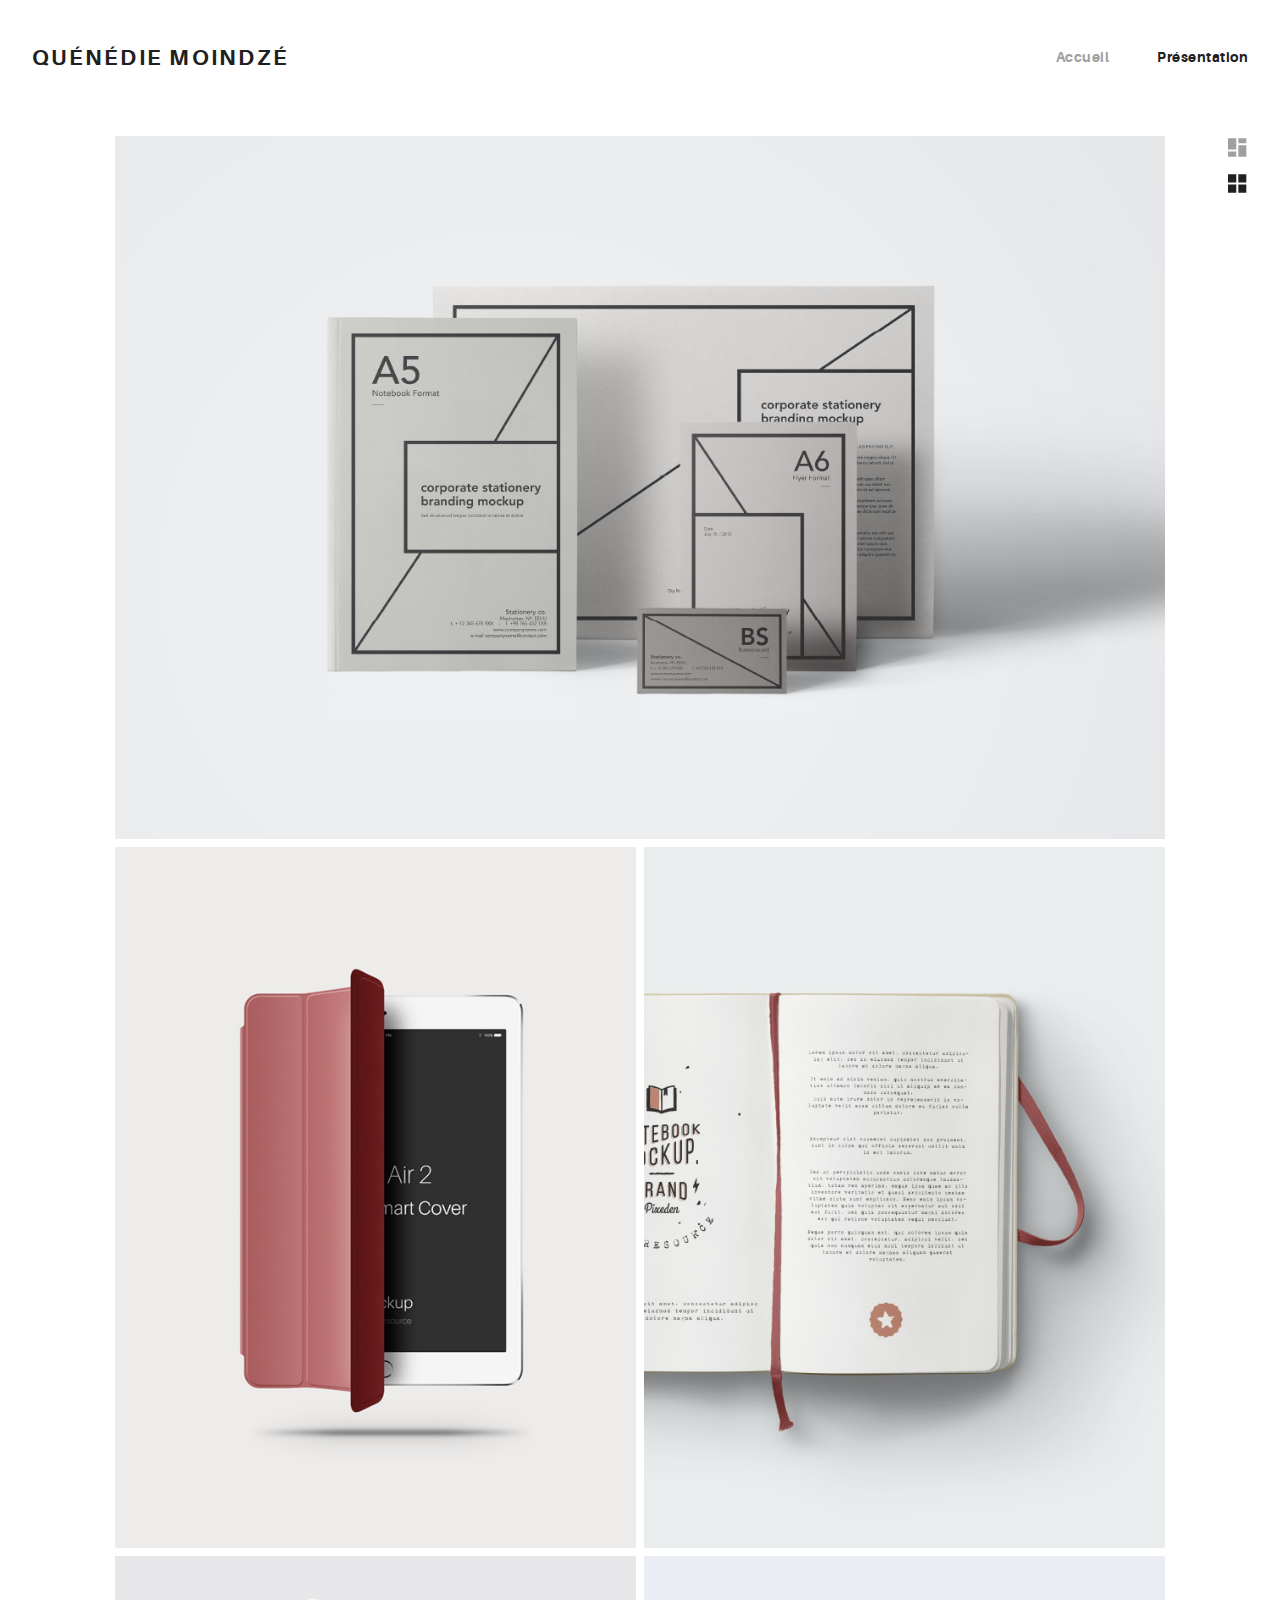
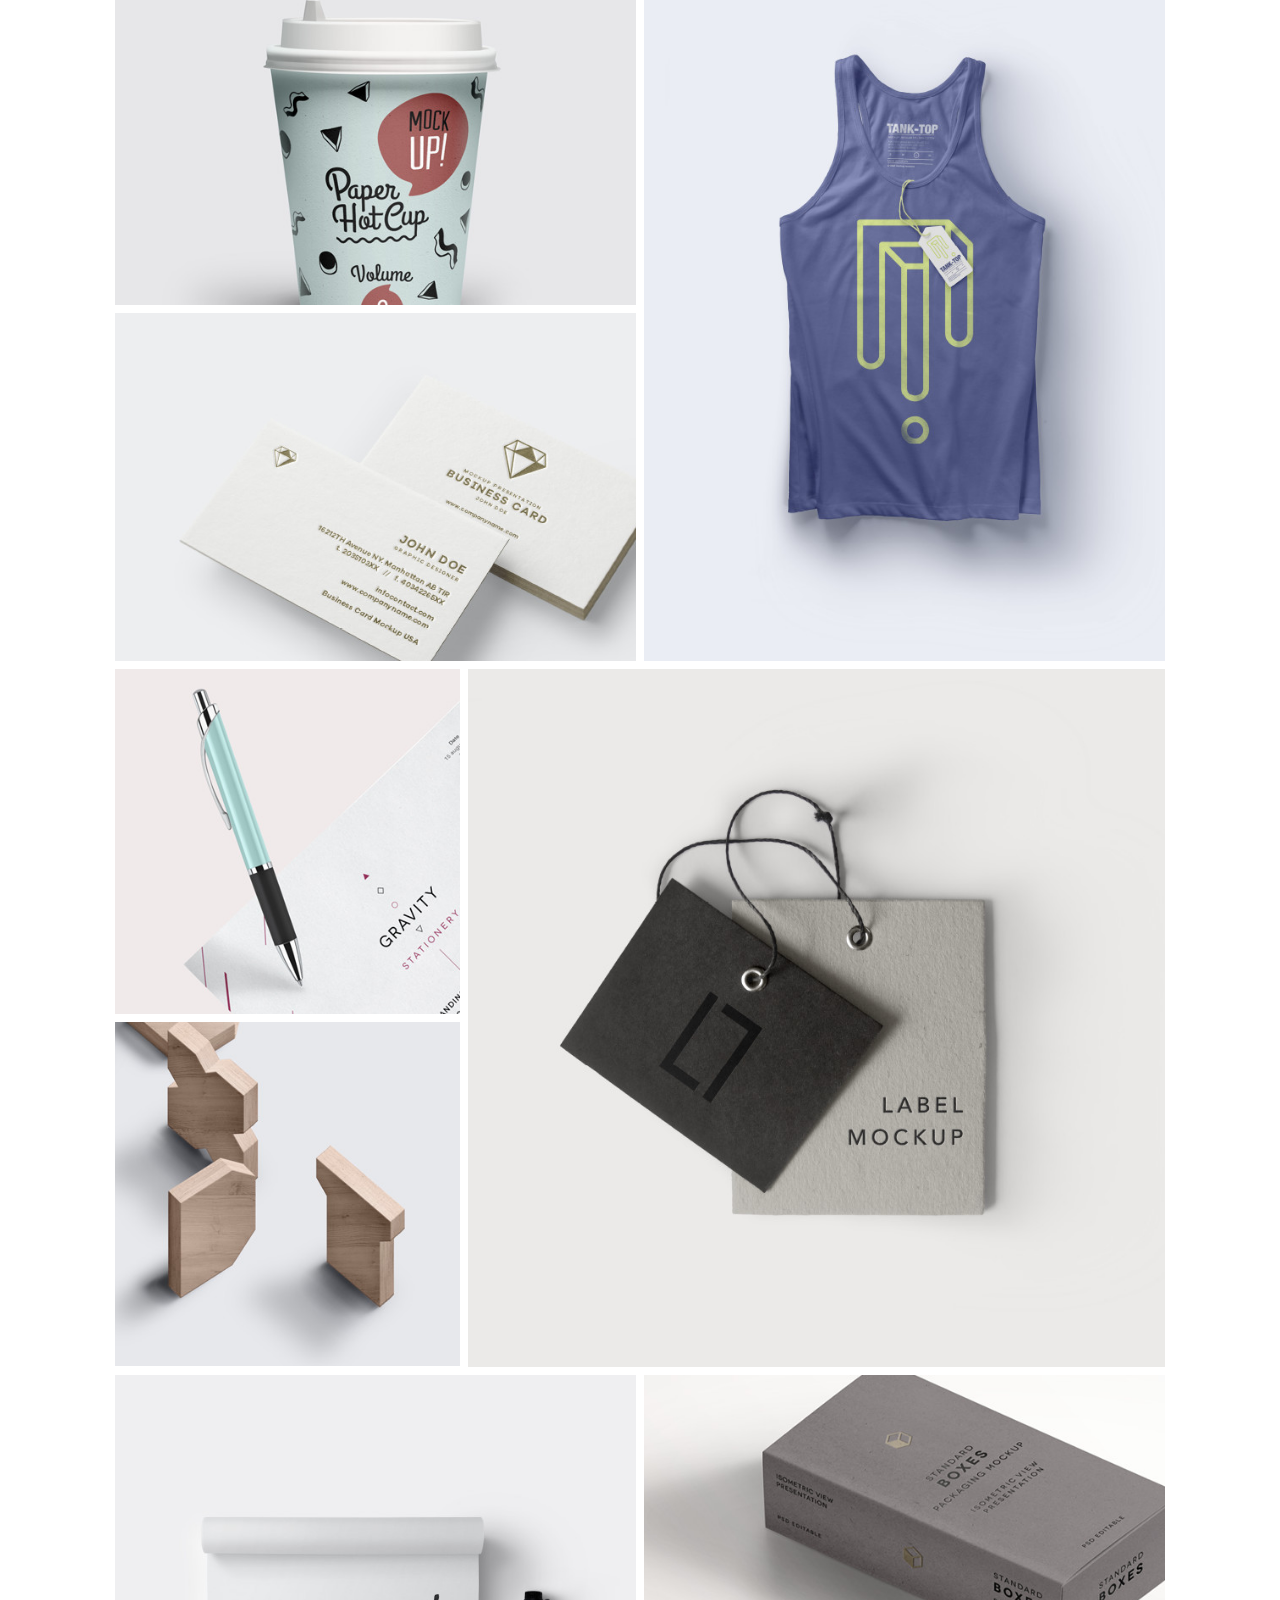
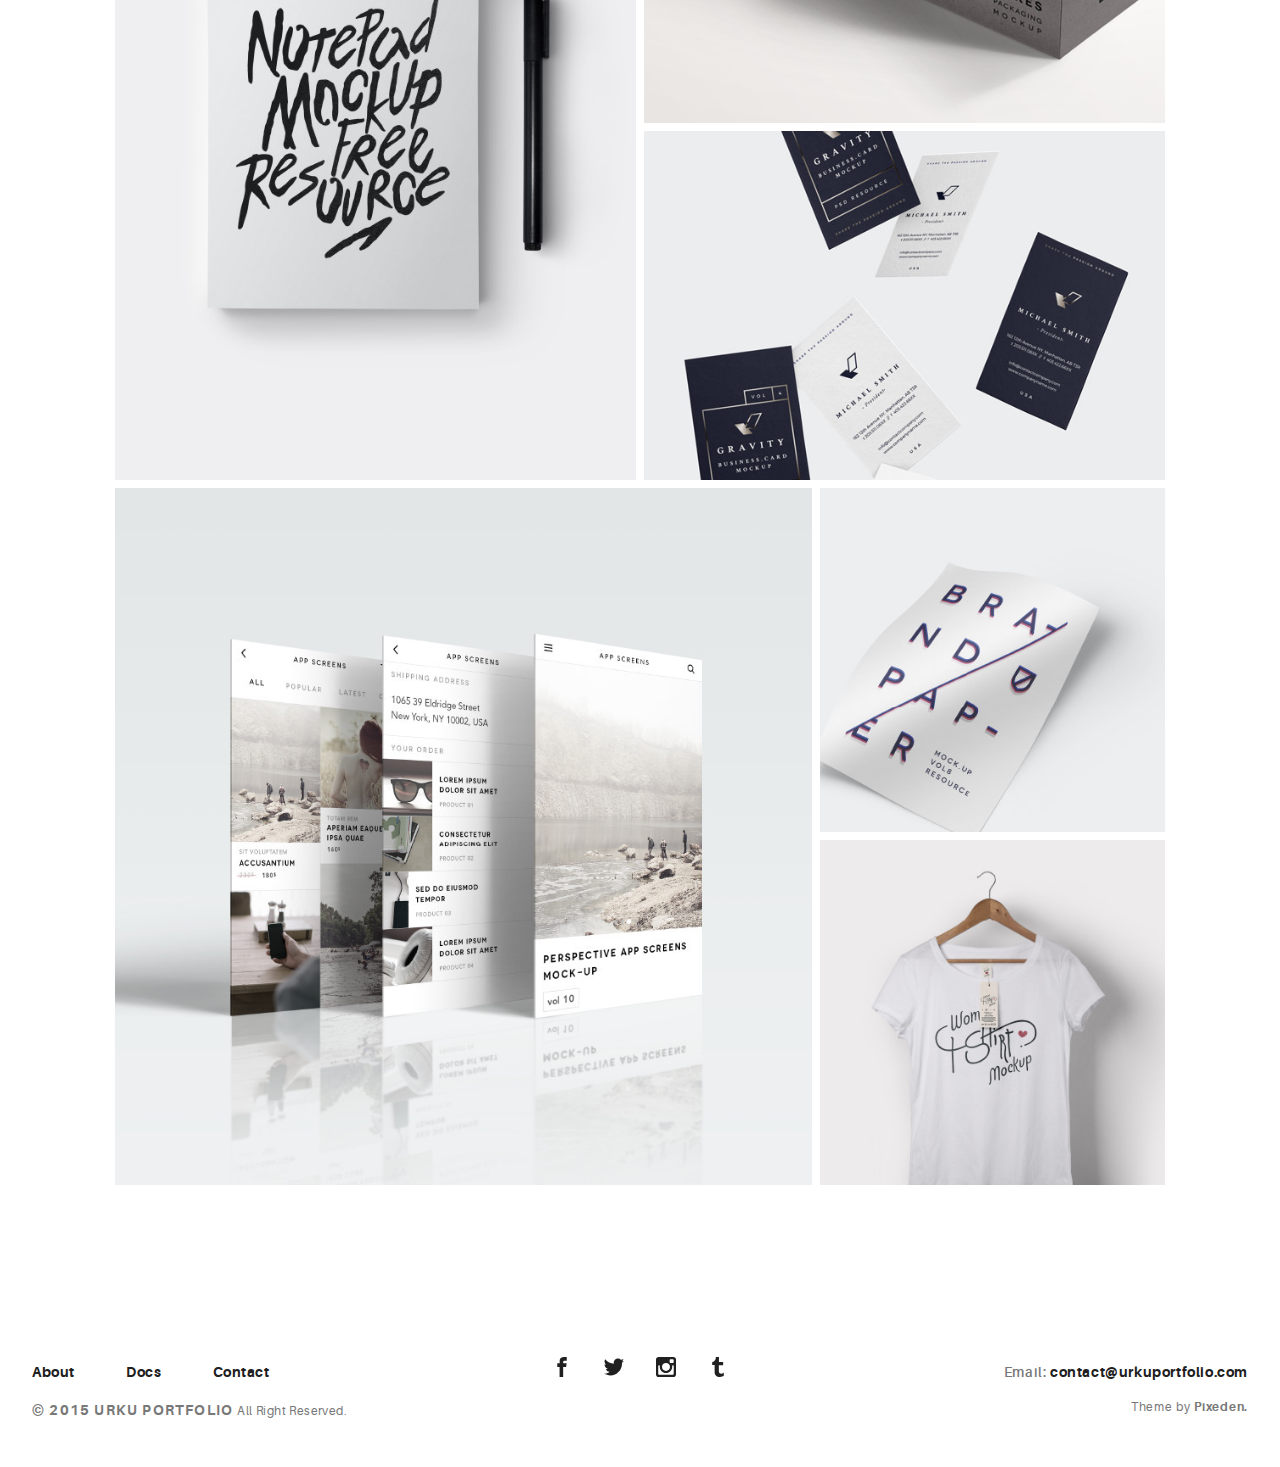
==== index.html @ fa67cfe6 "Installation" ====
<!DOCTYPE html>
<html lang="fr">
  <head>
    <meta name="viewport" content="width=device-width, initial-scale=1.0">
    <meta charset="UTF-8">
    <title>QUénédie Moindzé</title>
    <link rel="icon" type="image/svg+xml" href="assets/img/urku-ico.svg">
    <link rel="stylesheet" href="assets/css/aurora-pack.min.css">
    <link rel="stylesheet" href="assets/css/aurora-theme-base.min.css">
    <link rel="stylesheet" href="assets/css/urku.css">
  </head>
  <body class="top-fixed">
    <header class="ae-container-fluid ae-container-fluid--full rk-header ">
      <input type="checkbox" id="mobile-menu" class="rk-mobile-menu">
      <label for="mobile-menu">
        <svg>
          <use xlink:href="assets/img/symbols.svg#bar"></use>
        </svg>
        <svg>
          <use xlink:href="assets/img/symbols.svg#bar"></use>
        </svg>
        <svg>
          <use xlink:href="assets/img/symbols.svg#bar"></use>
        </svg>
      </label>
      <div class="ae-container-fluid rk-topbar">
        <h1 class="rk-logo"><a href="index.html">Quénédie Moindzé</a></h1>
        <nav class="rk-navigation">
          <ul class="rk-menu">
            <li class="active rk-menu__item"><a href="index.html" class="rk-menu__link">Accueil</a>
            </li>
            <li class="rk-menu__item"><a href="contact.html" class="rk-menu__link">Présentation</a>
            </li>
          </ul>
        </nav>
      </div>
    </header>
    <section class="ae-container-fluid rk-main">
      <input type="radio" name="layout-ctrl" checked id="layout-base" class="layout-ctrl-input">
      <div class="ae-container-fluid rk-layout-ctrl-cont">
        <label for="layout-base" class="rk-layout-ctrl">
          <svg>
            <use xlink:href="assets/img/symbols.svg#icon-view-default"></use>
          </svg>
        </label>
      </div>
      <input type="radio" name="layout-ctrl" id="layout-grid" class="layout-ctrl-input">
      <div class="ae-container-fluid rk-layout-ctrl-cont">
        <label for="layout-grid" class="rk-layout-ctrl">
          <svg>
            <use xlink:href="assets/img/symbols.svg#icon-view-alt"></use>
          </svg>
        </label>
      </div>
      <div class="rk-layout-ctrl-mobile">
        <svg viewBox="0 0 9 9" class="layout-mob-1">
          <rect width="100%" height="100%" fill="currentColor"></rect>
        </svg>
        <svg viewBox="0 0 9 9" class="layout-mob-2">
          <rect width="100%" height="100%" fill="currentColor"></rect>
        </svg>
        <svg viewBox="0 0 9 9" class="layout-mob-3">
          <rect width="100%" height="100%" fill="currentColor"></rect>
        </svg>
        <svg viewBox="0 0 9 9" class="layout-mob-4">
          <rect width="100%" height="100%" fill="currentColor"></rect>
        </svg>
      </div>
      <section class="ae-container-fluid ae-container-fluid--inner loading rk-portfolio ">
        <div class="rk-portfolio__items"><a href="portfolio-item.html" class="rk-item rk-item--flex item-1 rk-size-12 rk-tosize-6 rk-landscape ">
            <div class="item-meta">
              <h2>Essential Stationery</h2>
              <p>Branding</p>
            </div></a><a href="portfolio-item.html" class="rk-item rk-item--flex item-2 rk-size-6  rk-portrait ">
            <div class="item-meta">
              <h2>Pickled Tousled</h2>
              <p>Art Direction</p>
            </div></a><a href="portfolio-item.html" class="rk-item rk-item--flex item-3 rk-size-6 rk-tosize-4 rk-portrait rk-tosquare">
            <div class="item-meta">
              <h2>Waistcoat vegan</h2>
              <p>Graphic Design</p>
            </div></a>
          <div class="rk-items-cont rk-size-6 rk-tosize-8"><a href="portfolio-item.html" class="rk-item rk-item--flex item-4 rk-size-12 rk-tosize-6 rk-landscape ">
              <div class="item-meta">
                <h2>Tumblr hammock</h2>
                <p>Packaging</p>
              </div></a><a href="portfolio-item.html" class="rk-item rk-item--flex item-5 rk-size-12 rk-tosize-6 rk-landscape ">
              <div class="item-meta">
                <h2>Biodiesel etsy</h2>
                <p>Branding</p>
              </div></a>
          </div><a href="portfolio-item.html" class="rk-item rk-item--flex item-6 rk-size-6 rk-tosize-4 rk-portrait rk-tosquare">
            <div class="item-meta">
              <h2>Gentrify artisan</h2>
              <p>Graphic Design</p>
            </div></a>
          <div class="rk-items-cont rk-size-4 rk-tosize-8"><a href="portfolio-item.html" class="rk-item rk-item--flex item-7 rk-size-12 rk-tosize-6 rk-square ">
              <div class="item-meta">
                <h2>Plaid austin</h2>
                <p>Graphic Design</p>
              </div></a><a href="portfolio-item.html" class="rk-item rk-item--flex item-8 rk-size-12 rk-tosize-6 rk-square ">
              <div class="item-meta">
                <h2>Trust fund</h2>
                <p>Packaging</p>
              </div></a>
          </div><a href="portfolio-item.html" class="rk-item rk-item--flex item-9 rk-size-8 rk-tosize-3 rk-square ">
            <div class="item-meta">
              <h2>Gentrify pork</h2>
              <p>Branding</p>
            </div></a><a href="portfolio-item.html" class="rk-item rk-item--flex item-10 rk-size-6 rk-tosize-3 rk-portrait rk-tosquare">
            <div class="item-meta  rk-tosmallfont">
              <h2>Waistcoat ugh</h2>
              <p>UI/UX</p>
            </div></a>
          <div class="rk-items-cont rk-size-6 rk-tosize-6"><a href="portfolio-item.html" class="rk-item rk-item--flex item-11 rk-size-12 rk-tosize-6 rk-landscape rk-tosquare">
              <div class="item-meta">
                <h2>Deep v kogi</h2>
                <p>Graphic Design</p>
              </div></a><a href="portfolio-item.html" class="rk-item rk-item--flex item-12 rk-size-12 rk-tosize-6 rk-landscape rk-tosquare">
              <div class="item-meta">
                <h2>Venmo trust</h2>
                <p>Packaging</p>
              </div></a>
          </div><a href="portfolio-item.html" class="rk-item rk-item--flex item-13 rk-size-8 rk-tosize-3 rk-square ">
            <div class="item-meta">
              <h2>Venmo trust</h2>
              <p>Ui/UX</p>
            </div></a>
          <div class="rk-items-cont rk-size-4 rk-tosize-6"><a href="portfolio-item.html" class="rk-item rk-item--flex item-14 rk-size-12 rk-tosize-6 rk-square ">
              <div class="item-meta">
                <h2>Gentrify semiotic</h2>
                <p>Art Direction</p>
              </div></a><a href="portfolio-item.html" class="rk-item rk-item--flex item-15 rk-size-12 rk-tosize-6 rk-square ">
              <div class="item-meta">
                <h2>Migas artisan</h2>
                <p>Photography</p>
              </div></a>
          </div>
        </div>
      </section>
    </section>
    <footer class="ae-container-fluid rk-footer ">
      <div class="ae-grid ae-grid--collapse">
        <div class="ae-grid__item item-lg-4 au-xs-ta-center au-lg-ta-left">
          <ul class="rk-menu rk-footer-menu">
            <li class="rk-menu__item"><a href="about.html" class="rk-menu__link">About</a>
            </li>
            <li class="rk-menu__item"><a href="documentation.html" class="rk-menu__link">Docs</a>
            </li>
            <li class="rk-menu__item"><a href="contact.html" class="rk-menu__link">Contact</a>
            </li>
          </ul>
          <p class="rk-footer__text rk-footer__copy "> <span class="ae-u-bold">© </span><span class="ae-u-bolder">2015 URKU PORTFOLIO </span>All Right Reserved.</p>
        </div>
        <div class="ae-grid__item item-lg-4 au-xs-ta-center"><a href="#0" class="rk-social-btn ">
            <svg>
              <use xlink:href="assets/img/symbols.svg#icon-facebook"></use>
            </svg></a><a href="#0" class="rk-social-btn ">
            <svg>
              <use xlink:href="assets/img/symbols.svg#icon-twitter"></use>
            </svg></a><a href="#0" class="rk-social-btn ">
            <svg>
              <use xlink:href="assets/img/symbols.svg#icon-pinterest"></use>
            </svg></a><a href="#0" class="rk-social-btn ">
            <svg>
              <use xlink:href="assets/img/symbols.svg#icon-tumblr"></use>
            </svg></a></div>
        <div class="ae-grid__item item-lg-4 au-xs-ta-center au-lg-ta-right">
          <p class="rk-footer__text rk-footer__contact "> <span class="ae-u-bold">Email: </span><span class="ae-u-bolder"> <a href="#0" class="rk-dark-color ">contact@urkuportfolio.com </a></span></p>
          <p class="rk-footer__text rk-footer__by">Theme by <a href="http://pixeden.com" class="ae-u-bolder">Pixeden.</a></p>
        </div>
      </div>
    </footer>
    <script src="assets/js/svg4everybody.min.js"></script>
    <script>svg4everybody();</script>
  </body>
</html>
---- assets/css/aurora-pack.min.css ----
.ae-container,.ae-container-fluid{margin-right:auto;margin-left:auto}hr,img{border:0}dfn,q,tfoot td{font-style:italic}pre,textarea{overflow:auto}td,textarea{vertical-align:top}.ae-container-fluid:after,.ae-container:after,.au-clearfix:after{clear:both}.au-xs-ta-left,caption,th{text-align:left}.ae-container-fluid:after,.ae-container-fluid:before,.ae-container:after,.ae-container:before{content:" ";display:table}html{box-sizing:border-box}*,:after,:before{box-sizing:inherit}.ae-container{padding-left:.25rem;padding-right:.25rem}@media (min-width:40em){.ae-container{max-width:40rem}}@media (min-width:52em){.ae-container{max-width:48.75rem}}@media (min-width:64em){.ae-container{max-width:62rem}}@media (min-width:75em){.ae-container{max-width:72.25rem}}@media (min-width:40em){.ae-container-fluid{max-width:88.88889em;width:95vw}.ae-container-fluid--inner{max-width:68.88889em;width:82vw}}.ae-container-fluid--full{max-width:100%;padding-left:0;padding-right:0;width:100%}@media (max-width:63.99em){.ae-container-fluid{padding-left:.25rem;padding-right:.25rem}}.ae-grid{display:-webkit-box;display:-webkit-flex;display:-ms-flexbox;display:flex;-webkit-flex-wrap:wrap;-ms-flex-wrap:wrap;flex-wrap:wrap;margin-left:-.25rem;margin-right:-.25rem}.ae-grid--alt{display:-webkit-box;display:-webkit-flex;display:-ms-flexbox;display:flex;-webkit-flex-wrap:wrap;-ms-flex-wrap:wrap;flex-wrap:wrap;margin-left:-.63832%;margin-right:-.63832%}@media (min-width:40em){.ae-grid--alt1{display:-webkit-box;display:-webkit-flex;display:-ms-flexbox;display:flex;-webkit-flex-wrap:wrap;-ms-flex-wrap:wrap;flex-wrap:wrap;margin-left:-7.65989%;margin-right:-7.65989%}.ae-grid--alt2,.ae-grid--alt3{display:-webkit-box;display:-webkit-flex;display:-ms-flexbox;-webkit-flex-wrap:wrap}.ae-grid--alt2{display:flex;-ms-flex-wrap:wrap;flex-wrap:wrap;margin-left:-3.82995%;margin-right:-3.82995%}.ae-grid--alt3{display:flex;-ms-flex-wrap:wrap;flex-wrap:wrap;margin-left:-2.5533%;margin-right:-2.5533%}.ae-grid--alt4,.ae-grid--alt5{display:-webkit-box;display:-webkit-flex;display:-ms-flexbox;-webkit-flex-wrap:wrap}.ae-grid--alt4{display:flex;-ms-flex-wrap:wrap;flex-wrap:wrap;margin-left:-1.91497%;margin-right:-1.91497%}.ae-grid--alt5{display:flex;-ms-flex-wrap:wrap;flex-wrap:wrap;margin-left:-1.53198%;margin-right:-1.53198%}.ae-grid--alt6,.ae-grid--alt7{display:-webkit-box;display:-webkit-flex;display:-ms-flexbox;-webkit-flex-wrap:wrap}.ae-grid--alt6{display:flex;-ms-flex-wrap:wrap;flex-wrap:wrap;margin-left:-1.27665%;margin-right:-1.27665%}.ae-grid--alt7{display:flex;-ms-flex-wrap:wrap;flex-wrap:wrap;margin-left:-1.09427%;margin-right:-1.09427%}.ae-grid--alt8,.ae-grid--alt9{display:-webkit-box;display:-webkit-flex;display:-ms-flexbox;-webkit-flex-wrap:wrap}.ae-grid--alt8{display:flex;-ms-flex-wrap:wrap;flex-wrap:wrap;margin-left:-.95749%;margin-right:-.95749%}.ae-grid--alt9{display:flex;-ms-flex-wrap:wrap;flex-wrap:wrap;margin-left:-.8511%;margin-right:-.8511%}.ae-grid--alt10{display:-webkit-box;display:-webkit-flex;display:-ms-flexbox;display:flex;-webkit-flex-wrap:wrap;-ms-flex-wrap:wrap;flex-wrap:wrap;margin-left:-.76599%;margin-right:-.76599%}}.ae-grid__item--alt{-webkit-box-flex:0;-webkit-flex:0 0 100%;-ms-flex:0 0 100%;flex:0 0 100%;min-height:1px;padding-left:.63832%;padding-right:.63832%;position:relative}@media (min-width:40em){.ae-grid__item--alt1{-webkit-box-flex:0;-webkit-flex:0 0 100%;-ms-flex:0 0 100%;flex:0 0 100%;min-height:1px;padding-left:7.65989%;padding-right:7.65989%;position:relative}.ae-grid__item--alt2{-webkit-box-flex:0;-webkit-flex:0 0 100%;-ms-flex:0 0 100%;flex:0 0 100%;min-height:1px;padding-left:3.82995%;padding-right:3.82995%;position:relative}.ae-grid__item--alt3{-webkit-box-flex:0;-webkit-flex:0 0 100%;-ms-flex:0 0 100%;flex:0 0 100%;min-height:1px;padding-left:2.5533%;padding-right:2.5533%;position:relative}.ae-grid__item--alt4,.ae-grid__item--alt5{-webkit-box-flex:0;min-height:1px;position:relative}.ae-grid__item--alt4{-webkit-flex:0 0 100%;-ms-flex:0 0 100%;flex:0 0 100%;padding-left:1.91497%;padding-right:1.91497%}.ae-grid__item--alt5{-webkit-flex:0 0 100%;-ms-flex:0 0 100%;flex:0 0 100%;padding-left:1.53198%;padding-right:1.53198%}.ae-grid__item--alt6{-webkit-box-flex:0;-webkit-flex:0 0 100%;-ms-flex:0 0 100%;flex:0 0 100%;min-height:1px;padding-left:1.27665%;padding-right:1.27665%;position:relative}.ae-grid__item--alt7{-webkit-box-flex:0;-webkit-flex:0 0 100%;-ms-flex:0 0 100%;flex:0 0 100%;min-height:1px;padding-left:1.09427%;padding-right:1.09427%;position:relative}.ae-grid__item--alt8,.ae-grid__item--alt9{-webkit-box-flex:0;min-height:1px;position:relative}.ae-grid__item--alt8{-webkit-flex:0 0 100%;-ms-flex:0 0 100%;flex:0 0 100%;padding-left:.95749%;padding-right:.95749%}.ae-grid__item--alt9{-webkit-flex:0 0 100%;-ms-flex:0 0 100%;flex:0 0 100%;padding-left:.8511%;padding-right:.8511%}.ae-grid__item--alt10{-webkit-box-flex:0;-webkit-flex:0 0 100%;-ms-flex:0 0 100%;flex:0 0 100%;min-height:1px;padding-left:.76599%;padding-right:.76599%;position:relative}}.ae-grid__item{-webkit-box-flex:0;-webkit-flex:0 0 100%;-ms-flex:0 0 100%;flex:0 0 100%;min-height:1px;padding-left:.25rem;padding-right:.25rem;position:relative;max-width:100%}.ae-grid--collapse>.ae-grid__item,.ae-grid--deepcollapse .ae-grid__item,.ae-grid__item--collapse{padding-left:0;padding-right:0}.item-xs--auto{-webkit-box-flex:1;-webkit-flex:1;-ms-flex:1;flex:1}.item-xs-1{-webkit-box-flex:0;-webkit-flex:0 0 8.33333%;-ms-flex:0 0 8.33333%;flex:0 0 8.33333%;max-width:8.33333%}.item-xs-2{-webkit-box-flex:0;-webkit-flex:0 0 16.66667%;-ms-flex:0 0 16.66667%;flex:0 0 16.66667%;max-width:16.66667%}.item-xs-3{-webkit-box-flex:0;-webkit-flex:0 0 25%;-ms-flex:0 0 25%;flex:0 0 25%;max-width:25%}.item-xs-4{-webkit-box-flex:0;-webkit-flex:0 0 33.33333%;-ms-flex:0 0 33.33333%;flex:0 0 33.33333%;max-width:33.33333%}.item-xs-5{-webkit-box-flex:0;-webkit-flex:0 0 41.66667%;-ms-flex:0 0 41.66667%;flex:0 0 41.66667%;max-width:41.66667%}.item-xs-6{-webkit-box-flex:0;-webkit-flex:0 0 50%;-ms-flex:0 0 50%;flex:0 0 50%;max-width:50%}.item-xs-7{-webkit-box-flex:0;-webkit-flex:0 0 58.33333%;-ms-flex:0 0 58.33333%;flex:0 0 58.33333%;max-width:58.33333%}.item-xs-8{-webkit-box-flex:0;-webkit-flex:0 0 66.66667%;-ms-flex:0 0 66.66667%;flex:0 0 66.66667%;max-width:66.66667%}.item-xs-9{-webkit-box-flex:0;-webkit-flex:0 0 75%;-ms-flex:0 0 75%;flex:0 0 75%;max-width:75%}.item-xs-10{-webkit-box-flex:0;-webkit-flex:0 0 83.33333%;-ms-flex:0 0 83.33333%;flex:0 0 83.33333%;max-width:83.33333%}.item-xs-11{-webkit-box-flex:0;-webkit-flex:0 0 91.66667%;-ms-flex:0 0 91.66667%;flex:0 0 91.66667%;max-width:91.66667%}.item-xs-12{-webkit-box-flex:0;-webkit-flex:0 0 100%;-ms-flex:0 0 100%;flex:0 0 100%;max-width:100%}.item-xs--pull-0{left:auto;right:auto}.item-xs--pull-1{left:auto;right:8.33333%}.item-xs--pull-2{left:auto;right:16.66667%}.item-xs--pull-3{left:auto;right:25%}.item-xs--pull-4{left:auto;right:33.33333%}.item-xs--pull-5{left:auto;right:41.66667%}.item-xs--pull-6{left:auto;right:50%}.item-xs--pull-7{left:auto;right:58.33333%}.item-xs--pull-8{left:auto;right:66.66667%}.item-xs--pull-9{left:auto;right:75%}.item-xs--pull-10{left:auto;right:83.33333%}.item-xs--pull-11{left:auto;right:91.66667%}.item-xs--pull-12{left:auto;right:100%}.item-xs--push-0{left:auto;right:auto}.item-xs--push-1{left:8.33333%;right:auto}.item-xs--push-2{left:16.66667%;right:auto}.item-xs--push-3{left:25%;right:auto}.item-xs--push-4{left:33.33333%;right:auto}.item-xs--push-5{left:41.66667%;right:auto}.item-xs--push-6{left:50%;right:auto}.item-xs--push-7{left:58.33333%;right:auto}.item-xs--push-8{left:66.66667%;right:auto}.item-xs--push-9{left:75%;right:auto}.item-xs--push-10{left:83.33333%;right:auto}.item-xs--push-11{left:91.66667%;right:auto}.item-xs--push-12{left:100%;right:auto}.item-xs--offset-0{margin-left:0}.item-xs--offset-1{margin-left:8.33333%}.item-xs--offset-2{margin-left:16.66667%}.item-xs--offset-3{margin-left:25%}.item-xs--offset-4{margin-left:33.33333%}.item-xs--offset-5{margin-left:41.66667%}.item-xs--offset-6{margin-left:50%}.item-xs--offset-7{margin-left:58.33333%}.item-xs--offset-8{margin-left:66.66667%}.item-xs--offset-9{margin-left:75%}.item-xs--offset-10{margin-left:83.33333%}.item-xs--offset-11{margin-left:91.66667%}.item-xs--offset-12{margin-left:100%}.item-xs--top{-webkit-align-self:flex-start;-ms-flex-item-align:start;align-self:flex-start}.item-xs--center{-webkit-align-self:center;-ms-flex-item-align:center;align-self:center}.item-xs--bottom{-webkit-align-self:flex-end;-ms-flex-item-align:end;align-self:flex-end}.items-xs--top{-webkit-box-align:start;-webkit-align-items:flex-start;-ms-flex-align:start;align-items:flex-start}.items-xs--center{-webkit-box-align:center;-webkit-align-items:center;-ms-flex-align:center;align-items:center}.items-xs--bottom{-webkit-box-align:end;-webkit-align-items:flex-end;-ms-flex-align:end;align-items:flex-end}.item-xs--start{-webkit-box-ordinal-group:0;-webkit-order:-1;-ms-flex-order:-1;order:-1}.item-xs--end{-webkit-box-ordinal-group:14;-webkit-order:13;-ms-flex-order:13;order:13}.item-xs--order-1{-webkit-box-ordinal-group:2;-webkit-order:1;-ms-flex-order:1;order:1}.item-xs--order-2{-webkit-box-ordinal-group:3;-webkit-order:2;-ms-flex-order:2;order:2}.item-xs--order-3{-webkit-box-ordinal-group:4;-webkit-order:3;-ms-flex-order:3;order:3}.item-xs--order-4{-webkit-box-ordinal-group:5;-webkit-order:4;-ms-flex-order:4;order:4}.item-xs--order-5{-webkit-box-ordinal-group:6;-webkit-order:5;-ms-flex-order:5;order:5}.item-xs--order-6{-webkit-box-ordinal-group:7;-webkit-order:6;-ms-flex-order:6;order:6}.item-xs--order-7{-webkit-box-ordinal-group:8;-webkit-order:7;-ms-flex-order:7;order:7}.item-xs--order-8{-webkit-box-ordinal-group:9;-webkit-order:8;-ms-flex-order:8;order:8}.item-xs--order-9{-webkit-box-ordinal-group:10;-webkit-order:9;-ms-flex-order:9;order:9}.item-xs--order-10{-webkit-box-ordinal-group:11;-webkit-order:10;-ms-flex-order:10;order:10}.item-xs--order-11{-webkit-box-ordinal-group:12;-webkit-order:11;-ms-flex-order:11;order:11}.item-xs--order-12{-webkit-box-ordinal-group:13;-webkit-order:12;-ms-flex-order:12;order:12}@media (min-width:40em){.item-sm--auto{-webkit-box-flex:1;-webkit-flex:1;-ms-flex:1;flex:1}.item-sm-1{-webkit-box-flex:0;-webkit-flex:0 0 8.33333%;-ms-flex:0 0 8.33333%;flex:0 0 8.33333%;max-width:8.33333%}.item-sm-2{-webkit-box-flex:0;-webkit-flex:0 0 16.66667%;-ms-flex:0 0 16.66667%;flex:0 0 16.66667%;max-width:16.66667%}.item-sm-3{-webkit-box-flex:0;-webkit-flex:0 0 25%;-ms-flex:0 0 25%;flex:0 0 25%;max-width:25%}.item-sm-4{-webkit-box-flex:0;-webkit-flex:0 0 33.33333%;-ms-flex:0 0 33.33333%;flex:0 0 33.33333%;max-width:33.33333%}.item-sm-5{-webkit-box-flex:0;-webkit-flex:0 0 41.66667%;-ms-flex:0 0 41.66667%;flex:0 0 41.66667%;max-width:41.66667%}.item-sm-6{-webkit-box-flex:0;-webkit-flex:0 0 50%;-ms-flex:0 0 50%;flex:0 0 50%;max-width:50%}.item-sm-7{-webkit-box-flex:0;-webkit-flex:0 0 58.33333%;-ms-flex:0 0 58.33333%;flex:0 0 58.33333%;max-width:58.33333%}.item-sm-8{-webkit-box-flex:0;-webkit-flex:0 0 66.66667%;-ms-flex:0 0 66.66667%;flex:0 0 66.66667%;max-width:66.66667%}.item-sm-9{-webkit-box-flex:0;-webkit-flex:0 0 75%;-ms-flex:0 0 75%;flex:0 0 75%;max-width:75%}.item-sm-10{-webkit-box-flex:0;-webkit-flex:0 0 83.33333%;-ms-flex:0 0 83.33333%;flex:0 0 83.33333%;max-width:83.33333%}.item-sm-11{-webkit-box-flex:0;-webkit-flex:0 0 91.66667%;-ms-flex:0 0 91.66667%;flex:0 0 91.66667%;max-width:91.66667%}.item-sm-12{-webkit-box-flex:0;-webkit-flex:0 0 100%;-ms-flex:0 0 100%;flex:0 0 100%;max-width:100%}.item-sm--pull-0{left:auto;right:auto}.item-sm--pull-1{left:auto;right:8.33333%}.item-sm--pull-2{left:auto;right:16.66667%}.item-sm--pull-3{left:auto;right:25%}.item-sm--pull-4{left:auto;right:33.33333%}.item-sm--pull-5{left:auto;right:41.66667%}.item-sm--pull-6{left:auto;right:50%}.item-sm--pull-7{left:auto;right:58.33333%}.item-sm--pull-8{left:auto;right:66.66667%}.item-sm--pull-9{left:auto;right:75%}.item-sm--pull-10{left:auto;right:83.33333%}.item-sm--pull-11{left:auto;right:91.66667%}.item-sm--pull-12{left:auto;right:100%}.item-sm--push-0{left:auto;right:auto}.item-sm--push-1{left:8.33333%;right:auto}.item-sm--push-2{left:16.66667%;right:auto}.item-sm--push-3{left:25%;right:auto}.item-sm--push-4{left:33.33333%;right:auto}.item-sm--push-5{left:41.66667%;right:auto}.item-sm--push-6{left:50%;right:auto}.item-sm--push-7{left:58.33333%;right:auto}.item-sm--push-8{left:66.66667%;right:auto}.item-sm--push-9{left:75%;right:auto}.item-sm--push-10{left:83.33333%;right:auto}.item-sm--push-11{left:91.66667%;right:auto}.item-sm--push-12{left:100%;right:auto}.item-sm--offset-0{margin-left:0}.item-sm--offset-1{margin-left:8.33333%}.item-sm--offset-2{margin-left:16.66667%}.item-sm--offset-3{margin-left:25%}.item-sm--offset-4{margin-left:33.33333%}.item-sm--offset-5{margin-left:41.66667%}.item-sm--offset-6{margin-left:50%}.item-sm--offset-7{margin-left:58.33333%}.item-sm--offset-8{margin-left:66.66667%}.item-sm--offset-9{margin-left:75%}.item-sm--offset-10{margin-left:83.33333%}.item-sm--offset-11{margin-left:91.66667%}.item-sm--offset-12{margin-left:100%}.item-sm--top{-webkit-align-self:flex-start;-ms-flex-item-align:start;align-self:flex-start}.item-sm--center{-webkit-align-self:center;-ms-flex-item-align:center;align-self:center}.item-sm--bottom{-webkit-align-self:flex-end;-ms-flex-item-align:end;align-self:flex-end}.items-sm--top{-webkit-box-align:start;-webkit-align-items:flex-start;-ms-flex-align:start;align-items:flex-start}.items-sm--center{-webkit-box-align:center;-webkit-align-items:center;-ms-flex-align:center;align-items:center}.items-sm--bottom{-webkit-box-align:end;-webkit-align-items:flex-end;-ms-flex-align:end;align-items:flex-end}.item-sm--start{-webkit-box-ordinal-group:0;-webkit-order:-1;-ms-flex-order:-1;order:-1}.item-sm--end{-webkit-box-ordinal-group:14;-webkit-order:13;-ms-flex-order:13;order:13}.item-sm--order-1{-webkit-box-ordinal-group:2;-webkit-order:1;-ms-flex-order:1;order:1}.item-sm--order-2{-webkit-box-ordinal-group:3;-webkit-order:2;-ms-flex-order:2;order:2}.item-sm--order-3{-webkit-box-ordinal-group:4;-webkit-order:3;-ms-flex-order:3;order:3}.item-sm--order-4{-webkit-box-ordinal-group:5;-webkit-order:4;-ms-flex-order:4;order:4}.item-sm--order-5{-webkit-box-ordinal-group:6;-webkit-order:5;-ms-flex-order:5;order:5}.item-sm--order-6{-webkit-box-ordinal-group:7;-webkit-order:6;-ms-flex-order:6;order:6}.item-sm--order-7{-webkit-box-ordinal-group:8;-webkit-order:7;-ms-flex-order:7;order:7}.item-sm--order-8{-webkit-box-ordinal-group:9;-webkit-order:8;-ms-flex-order:8;order:8}.item-sm--order-9{-webkit-box-ordinal-group:10;-webkit-order:9;-ms-flex-order:9;order:9}.item-sm--order-10{-webkit-box-ordinal-group:11;-webkit-order:10;-ms-flex-order:10;order:10}.item-sm--order-11{-webkit-box-ordinal-group:12;-webkit-order:11;-ms-flex-order:11;order:11}.item-sm--order-12{-webkit-box-ordinal-group:13;-webkit-order:12;-ms-flex-order:12;order:12}}@media (min-width:52em){.item-md--auto{-webkit-box-flex:1;-webkit-flex:1;-ms-flex:1;flex:1}.item-md-1{-webkit-box-flex:0;-webkit-flex:0 0 8.33333%;-ms-flex:0 0 8.33333%;flex:0 0 8.33333%;max-width:8.33333%}.item-md-2{-webkit-box-flex:0;-webkit-flex:0 0 16.66667%;-ms-flex:0 0 16.66667%;flex:0 0 16.66667%;max-width:16.66667%}.item-md-3{-webkit-box-flex:0;-webkit-flex:0 0 25%;-ms-flex:0 0 25%;flex:0 0 25%;max-width:25%}.item-md-4{-webkit-box-flex:0;-webkit-flex:0 0 33.33333%;-ms-flex:0 0 33.33333%;flex:0 0 33.33333%;max-width:33.33333%}.item-md-5{-webkit-box-flex:0;-webkit-flex:0 0 41.66667%;-ms-flex:0 0 41.66667%;flex:0 0 41.66667%;max-width:41.66667%}.item-md-6{-webkit-box-flex:0;-webkit-flex:0 0 50%;-ms-flex:0 0 50%;flex:0 0 50%;max-width:50%}.item-md-7{-webkit-box-flex:0;-webkit-flex:0 0 58.33333%;-ms-flex:0 0 58.33333%;flex:0 0 58.33333%;max-width:58.33333%}.item-md-8{-webkit-box-flex:0;-webkit-flex:0 0 66.66667%;-ms-flex:0 0 66.66667%;flex:0 0 66.66667%;max-width:66.66667%}.item-md-9{-webkit-box-flex:0;-webkit-flex:0 0 75%;-ms-flex:0 0 75%;flex:0 0 75%;max-width:75%}.item-md-10{-webkit-box-flex:0;-webkit-flex:0 0 83.33333%;-ms-flex:0 0 83.33333%;flex:0 0 83.33333%;max-width:83.33333%}.item-md-11{-webkit-box-flex:0;-webkit-flex:0 0 91.66667%;-ms-flex:0 0 91.66667%;flex:0 0 91.66667%;max-width:91.66667%}.item-md-12{-webkit-box-flex:0;-webkit-flex:0 0 100%;-ms-flex:0 0 100%;flex:0 0 100%;max-width:100%}.item-md--pull-0{left:auto;right:auto}.item-md--pull-1{left:auto;right:8.33333%}.item-md--pull-2{left:auto;right:16.66667%}.item-md--pull-3{left:auto;right:25%}.item-md--pull-4{left:auto;right:33.33333%}.item-md--pull-5{left:auto;right:41.66667%}.item-md--pull-6{left:auto;right:50%}.item-md--pull-7{left:auto;right:58.33333%}.item-md--pull-8{left:auto;right:66.66667%}.item-md--pull-9{left:auto;right:75%}.item-md--pull-10{left:auto;right:83.33333%}.item-md--pull-11{left:auto;right:91.66667%}.item-md--pull-12{left:auto;right:100%}.item-md--push-0{left:auto;right:auto}.item-md--push-1{left:8.33333%;right:auto}.item-md--push-2{left:16.66667%;right:auto}.item-md--push-3{left:25%;right:auto}.item-md--push-4{left:33.33333%;right:auto}.item-md--push-5{left:41.66667%;right:auto}.item-md--push-6{left:50%;right:auto}.item-md--push-7{left:58.33333%;right:auto}.item-md--push-8{left:66.66667%;right:auto}.item-md--push-9{left:75%;right:auto}.item-md--push-10{left:83.33333%;right:auto}.item-md--push-11{left:91.66667%;right:auto}.item-md--push-12{left:100%;right:auto}.item-md--offset-0{margin-left:0}.item-md--offset-1{margin-left:8.33333%}.item-md--offset-2{margin-left:16.66667%}.item-md--offset-3{margin-left:25%}.item-md--offset-4{margin-left:33.33333%}.item-md--offset-5{margin-left:41.66667%}.item-md--offset-6{margin-left:50%}.item-md--offset-7{margin-left:58.33333%}.item-md--offset-8{margin-left:66.66667%}.item-md--offset-9{margin-left:75%}.item-md--offset-10{margin-left:83.33333%}.item-md--offset-11{margin-left:91.66667%}.item-md--offset-12{margin-left:100%}.item-md--top{-webkit-align-self:flex-start;-ms-flex-item-align:start;align-self:flex-start}.item-md--center{-webkit-align-self:center;-ms-flex-item-align:center;align-self:center}.item-md--bottom{-webkit-align-self:flex-end;-ms-flex-item-align:end;align-self:flex-end}.items-md--top{-webkit-box-align:start;-webkit-align-items:flex-start;-ms-flex-align:start;align-items:flex-start}.items-md--center{-webkit-box-align:center;-webkit-align-items:center;-ms-flex-align:center;align-items:center}.items-md--bottom{-webkit-box-align:end;-webkit-align-items:flex-end;-ms-flex-align:end;align-items:flex-end}.item-md--start{-webkit-box-ordinal-group:0;-webkit-order:-1;-ms-flex-order:-1;order:-1}.item-md--end{-webkit-box-ordinal-group:14;-webkit-order:13;-ms-flex-order:13;order:13}.item-md--order-1{-webkit-box-ordinal-group:2;-webkit-order:1;-ms-flex-order:1;order:1}.item-md--order-2{-webkit-box-ordinal-group:3;-webkit-order:2;-ms-flex-order:2;order:2}.item-md--order-3{-webkit-box-ordinal-group:4;-webkit-order:3;-ms-flex-order:3;order:3}.item-md--order-4{-webkit-box-ordinal-group:5;-webkit-order:4;-ms-flex-order:4;order:4}.item-md--order-5{-webkit-box-ordinal-group:6;-webkit-order:5;-ms-flex-order:5;order:5}.item-md--order-6{-webkit-box-ordinal-group:7;-webkit-order:6;-ms-flex-order:6;order:6}.item-md--order-7{-webkit-box-ordinal-group:8;-webkit-order:7;-ms-flex-order:7;order:7}.item-md--order-8{-webkit-box-ordinal-group:9;-webkit-order:8;-ms-flex-order:8;order:8}.item-md--order-9{-webkit-box-ordinal-group:10;-webkit-order:9;-ms-flex-order:9;order:9}.item-md--order-10{-webkit-box-ordinal-group:11;-webkit-order:10;-ms-flex-order:10;order:10}.item-md--order-11{-webkit-box-ordinal-group:12;-webkit-order:11;-ms-flex-order:11;order:11}.item-md--order-12{-webkit-box-ordinal-group:13;-webkit-order:12;-ms-flex-order:12;order:12}}@media (min-width:64em){.item-lg--auto{-webkit-box-flex:1;-webkit-flex:1;-ms-flex:1;flex:1}.item-lg-1{-webkit-box-flex:0;-webkit-flex:0 0 8.33333%;-ms-flex:0 0 8.33333%;flex:0 0 8.33333%;max-width:8.33333%}.item-lg-2{-webkit-box-flex:0;-webkit-flex:0 0 16.66667%;-ms-flex:0 0 16.66667%;flex:0 0 16.66667%;max-width:16.66667%}.item-lg-3{-webkit-box-flex:0;-webkit-flex:0 0 25%;-ms-flex:0 0 25%;flex:0 0 25%;max-width:25%}.item-lg-4{-webkit-box-flex:0;-webkit-flex:0 0 33.33333%;-ms-flex:0 0 33.33333%;flex:0 0 33.33333%;max-width:33.33333%}.item-lg-5{-webkit-box-flex:0;-webkit-flex:0 0 41.66667%;-ms-flex:0 0 41.66667%;flex:0 0 41.66667%;max-width:41.66667%}.item-lg-6{-webkit-box-flex:0;-webkit-flex:0 0 50%;-ms-flex:0 0 50%;flex:0 0 50%;max-width:50%}.item-lg-7{-webkit-box-flex:0;-webkit-flex:0 0 58.33333%;-ms-flex:0 0 58.33333%;flex:0 0 58.33333%;max-width:58.33333%}.item-lg-8{-webkit-box-flex:0;-webkit-flex:0 0 66.66667%;-ms-flex:0 0 66.66667%;flex:0 0 66.66667%;max-width:66.66667%}.item-lg-9{-webkit-box-flex:0;-webkit-flex:0 0 75%;-ms-flex:0 0 75%;flex:0 0 75%;max-width:75%}.item-lg-10{-webkit-box-flex:0;-webkit-flex:0 0 83.33333%;-ms-flex:0 0 83.33333%;flex:0 0 83.33333%;max-width:83.33333%}.item-lg-11{-webkit-box-flex:0;-webkit-flex:0 0 91.66667%;-ms-flex:0 0 91.66667%;flex:0 0 91.66667%;max-width:91.66667%}.item-lg-12{-webkit-box-flex:0;-webkit-flex:0 0 100%;-ms-flex:0 0 100%;flex:0 0 100%;max-width:100%}.item-lg--pull-0{left:auto;right:auto}.item-lg--pull-1{left:auto;right:8.33333%}.item-lg--pull-2{left:auto;right:16.66667%}.item-lg--pull-3{left:auto;right:25%}.item-lg--pull-4{left:auto;right:33.33333%}.item-lg--pull-5{left:auto;right:41.66667%}.item-lg--pull-6{left:auto;right:50%}.item-lg--pull-7{left:auto;right:58.33333%}.item-lg--pull-8{left:auto;right:66.66667%}.item-lg--pull-9{left:auto;right:75%}.item-lg--pull-10{left:auto;right:83.33333%}.item-lg--pull-11{left:auto;right:91.66667%}.item-lg--pull-12{left:auto;right:100%}.item-lg--push-0{left:auto;right:auto}.item-lg--push-1{left:8.33333%;right:auto}.item-lg--push-2{left:16.66667%;right:auto}.item-lg--push-3{left:25%;right:auto}.item-lg--push-4{left:33.33333%;right:auto}.item-lg--push-5{left:41.66667%;right:auto}.item-lg--push-6{left:50%;right:auto}.item-lg--push-7{left:58.33333%;right:auto}.item-lg--push-8{left:66.66667%;right:auto}.item-lg--push-9{left:75%;right:auto}.item-lg--push-10{left:83.33333%;right:auto}.item-lg--push-11{left:91.66667%;right:auto}.item-lg--push-12{left:100%;right:auto}.item-lg--offset-0{margin-left:0}.item-lg--offset-1{margin-left:8.33333%}.item-lg--offset-2{margin-left:16.66667%}.item-lg--offset-3{margin-left:25%}.item-lg--offset-4{margin-left:33.33333%}.item-lg--offset-5{margin-left:41.66667%}.item-lg--offset-6{margin-left:50%}.item-lg--offset-7{margin-left:58.33333%}.item-lg--offset-8{margin-left:66.66667%}.item-lg--offset-9{margin-left:75%}.item-lg--offset-10{margin-left:83.33333%}.item-lg--offset-11{margin-left:91.66667%}.item-lg--offset-12{margin-left:100%}.item-lg--top{-webkit-align-self:flex-start;-ms-flex-item-align:start;align-self:flex-start}.item-lg--center{-webkit-align-self:center;-ms-flex-item-align:center;align-self:center}.item-lg--bottom{-webkit-align-self:flex-end;-ms-flex-item-align:end;align-self:flex-end}.items-lg--top{-webkit-box-align:start;-webkit-align-items:flex-start;-ms-flex-align:start;align-items:flex-start}.items-lg--center{-webkit-box-align:center;-webkit-align-items:center;-ms-flex-align:center;align-items:center}.items-lg--bottom{-webkit-box-align:end;-webkit-align-items:flex-end;-ms-flex-align:end;align-items:flex-end}.item-lg--start{-webkit-box-ordinal-group:0;-webkit-order:-1;-ms-flex-order:-1;order:-1}.item-lg--end{-webkit-box-ordinal-group:14;-webkit-order:13;-ms-flex-order:13;order:13}.item-lg--order-1{-webkit-box-ordinal-group:2;-webkit-order:1;-ms-flex-order:1;order:1}.item-lg--order-2{-webkit-box-ordinal-group:3;-webkit-order:2;-ms-flex-order:2;order:2}.item-lg--order-3{-webkit-box-ordinal-group:4;-webkit-order:3;-ms-flex-order:3;order:3}.item-lg--order-4{-webkit-box-ordinal-group:5;-webkit-order:4;-ms-flex-order:4;order:4}.item-lg--order-5{-webkit-box-ordinal-group:6;-webkit-order:5;-ms-flex-order:5;order:5}.item-lg--order-6{-webkit-box-ordinal-group:7;-webkit-order:6;-ms-flex-order:6;order:6}.item-lg--order-7{-webkit-box-ordinal-group:8;-webkit-order:7;-ms-flex-order:7;order:7}.item-lg--order-8{-webkit-box-ordinal-group:9;-webkit-order:8;-ms-flex-order:8;order:8}.item-lg--order-9{-webkit-box-ordinal-group:10;-webkit-order:9;-ms-flex-order:9;order:9}.item-lg--order-10{-webkit-box-ordinal-group:11;-webkit-order:10;-ms-flex-order:10;order:10}.item-lg--order-11{-webkit-box-ordinal-group:12;-webkit-order:11;-ms-flex-order:11;order:11}.item-lg--order-12{-webkit-box-ordinal-group:13;-webkit-order:12;-ms-flex-order:12;order:12}}@media (min-width:75em){.item-xl--auto{-webkit-box-flex:1;-webkit-flex:1;-ms-flex:1;flex:1}.item-xl-1{-webkit-box-flex:0;-webkit-flex:0 0 8.33333%;-ms-flex:0 0 8.33333%;flex:0 0 8.33333%;max-width:8.33333%}.item-xl-2{-webkit-box-flex:0;-webkit-flex:0 0 16.66667%;-ms-flex:0 0 16.66667%;flex:0 0 16.66667%;max-width:16.66667%}.item-xl-3{-webkit-box-flex:0;-webkit-flex:0 0 25%;-ms-flex:0 0 25%;flex:0 0 25%;max-width:25%}.item-xl-4{-webkit-box-flex:0;-webkit-flex:0 0 33.33333%;-ms-flex:0 0 33.33333%;flex:0 0 33.33333%;max-width:33.33333%}.item-xl-5{-webkit-box-flex:0;-webkit-flex:0 0 41.66667%;-ms-flex:0 0 41.66667%;flex:0 0 41.66667%;max-width:41.66667%}.item-xl-6{-webkit-box-flex:0;-webkit-flex:0 0 50%;-ms-flex:0 0 50%;flex:0 0 50%;max-width:50%}.item-xl-7{-webkit-box-flex:0;-webkit-flex:0 0 58.33333%;-ms-flex:0 0 58.33333%;flex:0 0 58.33333%;max-width:58.33333%}.item-xl-8{-webkit-box-flex:0;-webkit-flex:0 0 66.66667%;-ms-flex:0 0 66.66667%;flex:0 0 66.66667%;max-width:66.66667%}.item-xl-9{-webkit-box-flex:0;-webkit-flex:0 0 75%;-ms-flex:0 0 75%;flex:0 0 75%;max-width:75%}.item-xl-10{-webkit-box-flex:0;-webkit-flex:0 0 83.33333%;-ms-flex:0 0 83.33333%;flex:0 0 83.33333%;max-width:83.33333%}.item-xl-11{-webkit-box-flex:0;-webkit-flex:0 0 91.66667%;-ms-flex:0 0 91.66667%;flex:0 0 91.66667%;max-width:91.66667%}.item-xl-12{-webkit-box-flex:0;-webkit-flex:0 0 100%;-ms-flex:0 0 100%;flex:0 0 100%;max-width:100%}.item-xl--pull-0{left:auto;right:auto}.item-xl--pull-1{left:auto;right:8.33333%}.item-xl--pull-2{left:auto;right:16.66667%}.item-xl--pull-3{left:auto;right:25%}.item-xl--pull-4{left:auto;right:33.33333%}.item-xl--pull-5{left:auto;right:41.66667%}.item-xl--pull-6{left:auto;right:50%}.item-xl--pull-7{left:auto;right:58.33333%}.item-xl--pull-8{left:auto;right:66.66667%}.item-xl--pull-9{left:auto;right:75%}.item-xl--pull-10{left:auto;right:83.33333%}.item-xl--pull-11{left:auto;right:91.66667%}.item-xl--pull-12{left:auto;right:100%}.item-xl--push-0{left:auto;right:auto}.item-xl--push-1{left:8.33333%;right:auto}.item-xl--push-2{left:16.66667%;right:auto}.item-xl--push-3{left:25%;right:auto}.item-xl--push-4{left:33.33333%;right:auto}.item-xl--push-5{left:41.66667%;right:auto}.item-xl--push-6{left:50%;right:auto}.item-xl--push-7{left:58.33333%;right:auto}.item-xl--push-8{left:66.66667%;right:auto}.item-xl--push-9{left:75%;right:auto}.item-xl--push-10{left:83.33333%;right:auto}.item-xl--push-11{left:91.66667%;right:auto}.item-xl--push-12{left:100%;right:auto}.item-xl--offset-0{margin-left:0}.item-xl--offset-1{margin-left:8.33333%}.item-xl--offset-2{margin-left:16.66667%}.item-xl--offset-3{margin-left:25%}.item-xl--offset-4{margin-left:33.33333%}.item-xl--offset-5{margin-left:41.66667%}.item-xl--offset-6{margin-left:50%}.item-xl--offset-7{margin-left:58.33333%}.item-xl--offset-8{margin-left:66.66667%}.item-xl--offset-9{margin-left:75%}.item-xl--offset-10{margin-left:83.33333%}.item-xl--offset-11{margin-left:91.66667%}.item-xl--offset-12{margin-left:100%}.item-xl--top{-webkit-align-self:flex-start;-ms-flex-item-align:start;align-self:flex-start}.item-xl--center{-webkit-align-self:center;-ms-flex-item-align:center;align-self:center}.item-xl--bottom{-webkit-align-self:flex-end;-ms-flex-item-align:end;align-self:flex-end}.items-xl--top{-webkit-box-align:start;-webkit-align-items:flex-start;-ms-flex-align:start;align-items:flex-start}.items-xl--center{-webkit-box-align:center;-webkit-align-items:center;-ms-flex-align:center;align-items:center}.items-xl--bottom{-webkit-box-align:end;-webkit-align-items:flex-end;-ms-flex-align:end;align-items:flex-end}.item-xl--start{-webkit-box-ordinal-group:0;-webkit-order:-1;-ms-flex-order:-1;order:-1}.item-xl--end{-webkit-box-ordinal-group:14;-webkit-order:13;-ms-flex-order:13;order:13}.item-xl--order-1{-webkit-box-ordinal-group:2;-webkit-order:1;-ms-flex-order:1;order:1}.item-xl--order-2{-webkit-box-ordinal-group:3;-webkit-order:2;-ms-flex-order:2;order:2}.item-xl--order-3{-webkit-box-ordinal-group:4;-webkit-order:3;-ms-flex-order:3;order:3}.item-xl--order-4{-webkit-box-ordinal-group:5;-webkit-order:4;-ms-flex-order:4;order:4}.item-xl--order-5{-webkit-box-ordinal-group:6;-webkit-order:5;-ms-flex-order:5;order:5}.item-xl--order-6{-webkit-box-ordinal-group:7;-webkit-order:6;-ms-flex-order:6;order:6}.item-xl--order-7{-webkit-box-ordinal-group:8;-webkit-order:7;-ms-flex-order:7;order:7}.item-xl--order-8{-webkit-box-ordinal-group:9;-webkit-order:8;-ms-flex-order:8;order:8}.item-xl--order-9{-webkit-box-ordinal-group:10;-webkit-order:9;-ms-flex-order:9;order:9}.item-xl--order-10{-webkit-box-ordinal-group:11;-webkit-order:10;-ms-flex-order:10;order:10}.item-xl--order-11{-webkit-box-ordinal-group:12;-webkit-order:11;-ms-flex-order:11;order:11}.item-xl--order-12{-webkit-box-ordinal-group:13;-webkit-order:12;-ms-flex-order:12;order:12}}.au-mw-full,img,table{max-width:100%}.ae-masonry{-webkit-column-gap:.5rem;-moz-column-gap:.5rem;column-gap:.5rem}.ae-masonry__item{display:inline-block;margin:0 0 .125rem;width:100%}.ae-grid--collapse,.ae-grid--deepcollapse,.ae-grid--deepcollapse .ae-grid{margin-left:0;margin-right:0}.ae-masonry-xs-1{-webkit-column-count:1;-moz-column-count:1;column-count:1}.ae-masonry-xs-2{-webkit-column-count:2;-moz-column-count:2;column-count:2}.ae-masonry-xs-3{-webkit-column-count:3;-moz-column-count:3;column-count:3}.ae-masonry-xs-4{-webkit-column-count:4;-moz-column-count:4;column-count:4}.ae-masonry-xs-5{-webkit-column-count:5;-moz-column-count:5;column-count:5}.ae-masonry-xs-6{-webkit-column-count:6;-moz-column-count:6;column-count:6}.ae-masonry-xs-7{-webkit-column-count:7;-moz-column-count:7;column-count:7}.ae-masonry-xs-8{-webkit-column-count:8;-moz-column-count:8;column-count:8}.ae-masonry-xs-9{-webkit-column-count:9;-moz-column-count:9;column-count:9}.ae-masonry-xs-10{-webkit-column-count:10;-moz-column-count:10;column-count:10}.ae-masonry-xs-11{-webkit-column-count:11;-moz-column-count:11;column-count:11}.ae-masonry-xs-12{-webkit-column-count:12;-moz-column-count:12;column-count:12}.ae-grid--reverse{-webkit-box-orient:horizontal;-webkit-box-direction:reverse;-webkit-flex-direction:row-reverse;-ms-flex-direction:row-reverse;flex-direction:row-reverse}.ae-grid--column{-webkit-box-orient:vertical;-webkit-box-direction:normal;-webkit-flex-direction:column;-ms-flex-direction:column;flex-direction:column}.ae-grid--column-reverse{-webkit-box-orient:vertical;-webkit-box-direction:reverse;-webkit-flex-direction:column-reverse;-ms-flex-direction:column-reverse;flex-direction:column-reverse}.ae-grid--column,.ae-grid--column-reverse{margin-bottom:-.25rem;margin-top:-.25rem}p,pre{margin-top:0}.ae-grid--column-reverse>.ae-grid__item,.ae-grid--column>.ae-grid__item{-webkit-box-flex:0;-webkit-flex:none;-ms-flex:none;flex:none;padding-bottom:.25rem;padding-top:.25rem}.ae-grid--deep-equal-height .ae-grid__item,.ae-grid--equal-height .ae-grid__item{display:-webkit-box;display:-webkit-flex;display:-ms-flexbox;display:flex}.ae-grid--deep-equal-height .ae-grid,.ae-grid--deep-equal-height .ae-grid__item,.ae-grid--equal-height .ae-grid{-webkit-box-flex:1;-webkit-flex:1;-ms-flex:1;flex:1}body{background-color:#fff;color:#202020;font-family:"Helvetica Neue",Helvetica,Arial,sans-serif;font-size:1.125rem;line-height:1.5}h1,h2,h3,h4,h5,h6{font-family:inherit;font-weight:500;line-height:1.2;margin:0 0 .75rem}p{margin-bottom:1.125rem}h1{font-size:2.95312rem}h2{font-size:2.25rem}h3{font-size:1.96875rem}h4{font-size:1.5rem}h5{font-size:1.3125rem}h6{font-size:1.125rem}a{color:#1d8acb;text-decoration:none}.au-underline,a:hover{text-decoration:underline}em{color:#fd6d5e}b,strong{font-weight:700}hr{border-top:1px solid #e7e7e7;margin:1rem 0}small{font-size:80%}code,pre{background-color:#fafafa;font-size:75%}ins,mark{background-color:#ffa;padding:.1em .2em}abbr[title]{border-bottom:1px dotted}blockquote{border-left:5px solid #e7e7e7;padding-left:.75rem}code,kbd,pre,samp{font-family:Menlo,Monaco,Consolas,"Courier New",monospace}code{color:#d05;padding:.2rem .4rem}pre{margin-bottom:1rem;padding:.75rem 1rem}pre code{background-color:transparent;color:inherit;font-size:inherit;padding:0}.ae-table--hover tbody tr:hover,.ae-table--strips tbody tr:nth-of-type(odd){background-color:#fafafa}.ae-alfa{font-size:3.375rem}.ae-beta{font-size:2.95312rem}.ae-gamma{font-size:2.53125rem}.ae-delta{font-size:2.25rem}.ae-epsilon{font-size:1.96875rem}.ae-zeta{font-size:1.6875rem}.ae-eta{font-size:1.5rem}.ae-theta{font-size:1.3125rem}.ae-iota{font-size:1.125rem}.ae-kappa{font-size:1rem}.ae-lambda{font-size:.875rem}.ae-mi{font-size:.75rem}.ae-ni{font-size:.66667rem}.ae-u-regular{font-weight:400}.ae-u-bold{font-weight:500}.ae-u-bolder{font-weight:700}.ae-u-boldest{font-weight:900}img{height:auto}table{border-collapse:collapse;border-spacing:0;width:100%}th{vertical-align:bottom}td,th{line-height:inherit;padding:.25rem 1rem}caption{color:#e7e7e7;font-size:1rem}fieldset,input,optgroup,select,textarea{color:inherit;font:inherit;font-size:1rem;margin:0}fieldset:disabled,input:disabled,optgroup:disabled,select:disabled,textarea:disabled{opacity:.65;pointer-events:none}input[type=password],input[type=search],input[type=tel],input[type=time],input[type=url],input[type=week],input[type=text],input[type=date],input[type=datetime],input[type=datetime-local],input[type=email],input[type=month],input[type=number]{border:.0625rem solid #e7e7e7;line-height:1.5;padding:.325rem .75rem;vertical-align:middle}label{padding-bottom:.325rem;padding-top:.325rem}select{border-radius:0;height:2.275rem;text-transform:none;vertical-align:middle}fieldset,select[multiple],select[size],textarea{border:.0625rem solid #e7e7e7}select[multiple],select[size]{height:auto;padding:.325rem .75rem}fieldset{margin:0 2px;padding:.35em .625em .75em}legend{border:0;padding:0}textarea{padding:.325rem .75rem}.ae-list--lines li:nth-child(n+2),.ae-list--strips li:first-child{border-top:1px solid #e7e7e7}.ae-table{margin-bottom:.75rem}.ae-table td,.ae-table th{border-bottom-color:#e7e7e7;border-bottom-style:solid}.ae-table td{border-bottom-width:1px}.ae-table th{border-bottom-width:2px}.ae-table tfoot td{color:#858585}.ae-table--hover tbody tr{-webkit-transition:background-color 250ms;transition:background-color 250ms}.ae-table--hover.ae-table--strips tbody tr:hover{background-color:#ededed}.ae-table--borders{border:1px solid #e7e7e7;border-bottom:0}.ae-table--borders td,.ae-table--borders th{border-right:1px solid #e7e7e7}.ae-table--borders td:last-child,.ae-table--borders th:last-child{border-right:0}@media (max-width:39.99em){.ae-table--responsive.ae-table--borders td{border-right:0}.ae-table--responsive td{display:block}.ae-table--responsive td:before{content:attr(data-th) " ";display:block;font-weight:500}.ae-table--responsive th{display:none}}.ae-list{list-style:none;padding-left:0}.ae-list ol,.ae-list ul{list-style:none;padding-left:1rem}.ae-list--lines li,.ae-list--strips li{padding:.275rem .35rem}.ae-list--strips li{border-bottom:1px solid #e7e7e7}.ae-list--strips li:nth-of-type(odd){background-color:#fafafa}.ae-form--full fieldset,.ae-form--full input:not([type=checkbox]):not([type=radio]),.ae-form--full select,.ae-form--full textarea{display:block;margin-bottom:.5rem;width:100%}.ae-form--full label input{display:inline-block}.ae-form--sm fieldset,.ae-form--sm input,.ae-form--sm label,.ae-form--sm optgroup,.ae-form--sm select,.ae-form--sm textarea{font-size:.75rem}.ae-form--sm select{height:1.9rem}.ae-form--lg fieldset,.ae-form--lg input,.ae-form--lg label,.ae-form--lg optgroup,.ae-form--lg select,.ae-form--lg textarea{font-size:1.25rem}.ae-form--lg select{height:2.65rem}.ae-input--sm{font-size:.75rem}select.ae-input--sm{height:1.9rem}.ae-input--lg{font-size:1.25rem}select.ae-input--lg{height:2.65rem}.au-inline{display:inline}.au-inline-block{display:inline-block}.au-block{display:block}.au-table{display:table}.au-table-cell{display:table-cell}.au-flex{display:-webkit-box;display:-webkit-flex;display:-ms-flexbox;display:flex}.au-inline-flex{display:-webkit-inline-box;display:-webkit-inline-flex;display:-ms-inline-flexbox;display:inline-flex}.au-none{display:none}.au-xs-inline{display:inline}.au-xs-inline-block{display:inline-block}.au-xs-block{display:block}.au-xs-table{display:table}.au-xs-table-cell{display:table-cell}.au-xs-flex{display:-webkit-box;display:-webkit-flex;display:-ms-flexbox;display:flex}.au-xs-inline-flex{display:-webkit-inline-box;display:-webkit-inline-flex;display:-ms-inline-flexbox;display:inline-flex}.au-xs-none{display:none}@media (min-width:40em){.ae-masonry-sm-1{-webkit-column-count:1;-moz-column-count:1;column-count:1}.ae-masonry-sm-2{-webkit-column-count:2;-moz-column-count:2;column-count:2}.ae-masonry-sm-3{-webkit-column-count:3;-moz-column-count:3;column-count:3}.ae-masonry-sm-4{-webkit-column-count:4;-moz-column-count:4;column-count:4}.ae-masonry-sm-5{-webkit-column-count:5;-moz-column-count:5;column-count:5}.ae-masonry-sm-6{-webkit-column-count:6;-moz-column-count:6;column-count:6}.ae-masonry-sm-7{-webkit-column-count:7;-moz-column-count:7;column-count:7}.ae-masonry-sm-8{-webkit-column-count:8;-moz-column-count:8;column-count:8}.ae-masonry-sm-9{-webkit-column-count:9;-moz-column-count:9;column-count:9}.ae-masonry-sm-10{-webkit-column-count:10;-moz-column-count:10;column-count:10}.ae-masonry-sm-11{-webkit-column-count:11;-moz-column-count:11;column-count:11}.ae-masonry-sm-12{-webkit-column-count:12;-moz-column-count:12;column-count:12}.au-sm-inline{display:inline}.au-sm-inline-block{display:inline-block}.au-sm-block{display:block}.au-sm-table{display:table}.au-sm-table-cell{display:table-cell}.au-sm-flex{display:-webkit-box;display:-webkit-flex;display:-ms-flexbox;display:flex}.au-sm-inline-flex{display:-webkit-inline-box;display:-webkit-inline-flex;display:-ms-inline-flexbox;display:inline-flex}.au-sm-none{display:none}}@media (min-width:52em){.ae-masonry-md-1{-webkit-column-count:1;-moz-column-count:1;column-count:1}.ae-masonry-md-2{-webkit-column-count:2;-moz-column-count:2;column-count:2}.ae-masonry-md-3{-webkit-column-count:3;-moz-column-count:3;column-count:3}.ae-masonry-md-4{-webkit-column-count:4;-moz-column-count:4;column-count:4}.ae-masonry-md-5{-webkit-column-count:5;-moz-column-count:5;column-count:5}.ae-masonry-md-6{-webkit-column-count:6;-moz-column-count:6;column-count:6}.ae-masonry-md-7{-webkit-column-count:7;-moz-column-count:7;column-count:7}.ae-masonry-md-8{-webkit-column-count:8;-moz-column-count:8;column-count:8}.ae-masonry-md-9{-webkit-column-count:9;-moz-column-count:9;column-count:9}.ae-masonry-md-10{-webkit-column-count:10;-moz-column-count:10;column-count:10}.ae-masonry-md-11{-webkit-column-count:11;-moz-column-count:11;column-count:11}.ae-masonry-md-12{-webkit-column-count:12;-moz-column-count:12;column-count:12}.au-md-inline{display:inline}.au-md-inline-block{display:inline-block}.au-md-block{display:block}.au-md-table{display:table}.au-md-table-cell{display:table-cell}.au-md-flex{display:-webkit-box;display:-webkit-flex;display:-ms-flexbox;display:flex}.au-md-inline-flex{display:-webkit-inline-box;display:-webkit-inline-flex;display:-ms-inline-flexbox;display:inline-flex}.au-md-none{display:none}}@media (min-width:64em){.ae-masonry-lg-1{-webkit-column-count:1;-moz-column-count:1;column-count:1}.ae-masonry-lg-2{-webkit-column-count:2;-moz-column-count:2;column-count:2}.ae-masonry-lg-3{-webkit-column-count:3;-moz-column-count:3;column-count:3}.ae-masonry-lg-4{-webkit-column-count:4;-moz-column-count:4;column-count:4}.ae-masonry-lg-5{-webkit-column-count:5;-moz-column-count:5;column-count:5}.ae-masonry-lg-6{-webkit-column-count:6;-moz-column-count:6;column-count:6}.ae-masonry-lg-7{-webkit-column-count:7;-moz-column-count:7;column-count:7}.ae-masonry-lg-8{-webkit-column-count:8;-moz-column-count:8;column-count:8}.ae-masonry-lg-9{-webkit-column-count:9;-moz-column-count:9;column-count:9}.ae-masonry-lg-10{-webkit-column-count:10;-moz-column-count:10;column-count:10}.ae-masonry-lg-11{-webkit-column-count:11;-moz-column-count:11;column-count:11}.ae-masonry-lg-12{-webkit-column-count:12;-moz-column-count:12;column-count:12}.au-lg-inline{display:inline}.au-lg-inline-block{display:inline-block}.au-lg-block{display:block}.au-lg-table{display:table}.au-lg-table-cell{display:table-cell}.au-lg-flex{display:-webkit-box;display:-webkit-flex;display:-ms-flexbox;display:flex}.au-lg-inline-flex{display:-webkit-inline-box;display:-webkit-inline-flex;display:-ms-inline-flexbox;display:inline-flex}.au-lg-none{display:none}}@media (min-width:75em){.ae-masonry-xl-1{-webkit-column-count:1;-moz-column-count:1;column-count:1}.ae-masonry-xl-2{-webkit-column-count:2;-moz-column-count:2;column-count:2}.ae-masonry-xl-3{-webkit-column-count:3;-moz-column-count:3;column-count:3}.ae-masonry-xl-4{-webkit-column-count:4;-moz-column-count:4;column-count:4}.ae-masonry-xl-5{-webkit-column-count:5;-moz-column-count:5;column-count:5}.ae-masonry-xl-6{-webkit-column-count:6;-moz-column-count:6;column-count:6}.ae-masonry-xl-7{-webkit-column-count:7;-moz-column-count:7;column-count:7}.ae-masonry-xl-8{-webkit-column-count:8;-moz-column-count:8;column-count:8}.ae-masonry-xl-9{-webkit-column-count:9;-moz-column-count:9;column-count:9}.ae-masonry-xl-10{-webkit-column-count:10;-moz-column-count:10;column-count:10}.ae-masonry-xl-11{-webkit-column-count:11;-moz-column-count:11;column-count:11}.ae-masonry-xl-12{-webkit-column-count:12;-moz-column-count:12;column-count:12}.au-xl-inline{display:inline}.au-xl-inline-block{display:inline-block}.au-xl-block{display:block}.au-xl-table{display:table}.au-xl-table-cell{display:table-cell}.au-xl-flex{display:-webkit-box;display:-webkit-flex;display:-ms-flexbox;display:flex}.au-xl-inline-flex{display:-webkit-inline-box;display:-webkit-inline-flex;display:-ms-inline-flexbox;display:inline-flex}.au-xl-none{display:none}}.au-ov-hidden{overflow:hidden}.au-ov-auto{overflow:auto}.au-ov-scroll{overflow:scroll}.au-fl-left{float:left}.au-fl-right{float:right}.au-fl-none{float:none}.au-mw-none{max-width:none}.au-clearfix:after,.au-clearfix:before{content:" ";display:table}.au-xs-ta-right{text-align:right}.au-xs-ta-center{text-align:center}.au-xs-ta-justify{text-align:justify}.au-lh-0{line-height:0}.au-lh-1{line-height:1}.au-lh-2{line-height:1.5}.au-lh-3{line-height:1.75}.au-truncate{overflow:hidden;text-overflow:ellipsis;white-space:nowrap}.au-italic{font-style:italic}.au-uppercase{text-transform:uppercase}.au-lowercase{text-transform:lowercase}.au-m-0{margin:0}.au-m-1{margin:.5rem}.au-m-2{margin:1rem}.au-m-3{margin:2rem}.au-m-4{margin:4rem}.au-mt-0{margin-top:0}.au-mt-1{margin-top:.5rem}.au-mt-2{margin-top:1rem}.au-mt-3{margin-top:2rem}.au-mt-4{margin-top:4rem}.au-mr-0{margin-right:0}.au-mr-1{margin-right:.5rem}.au-mr-2{margin-right:1rem}.au-mr-3{margin-right:2rem}.au-mr-4{margin-right:4rem}.au-mb-0{margin-bottom:0}.au-mb-1{margin-bottom:.5rem}.au-mb-2{margin-bottom:1rem}.au-mb-3{margin-bottom:2rem}.au-mb-4{margin-bottom:4rem}.au-ml-0{margin-left:0}.au-ml-1{margin-left:.5rem}.au-ml-2{margin-left:1rem}.au-ml-3{margin-left:2rem}.au-ml-4{margin-left:4rem}.au-mx-auto{margin-left:auto;margin-right:auto}.au-p-0{padding:0}.au-p-1{padding:.5rem}.au-p-2{padding:1rem}.au-p-3{padding:2rem}.au-p-4{padding:4rem}.au-pt-0{padding-top:0}.au-pt-1{padding-top:.5rem}.au-pt-2{padding-top:1rem}.au-pt-3{padding-top:2rem}.au-pt-4{padding-top:4rem}.au-pr-0{padding-right:0}.au-pr-1{padding-right:.5rem}.au-pr-2{padding-right:1rem}.au-pr-3{padding-right:2rem}.au-pr-4{padding-right:4rem}.au-pb-0{padding-bottom:0}.au-pb-1{padding-bottom:.5rem}.au-pb-2{padding-bottom:1rem}.au-pb-3{padding-bottom:2rem}.au-pb-4{padding-bottom:4rem}.au-pl-0{padding-left:0}.au-pl-1{padding-left:.5rem}.au-pl-2{padding-left:1rem}.au-pl-3{padding-left:2rem}.au-pl-4{padding-left:4rem}.au-mp-1{margin:8.33333%}.au-mp-2{margin:16.66667%}.au-mp-3{margin:25%}.au-mp-4{margin:33.33333%}.au-mp-5{margin:41.66667%}.au-mp-6{margin:50%}.au-mp-7{margin:58.33333%}.au-mp-8{margin:66.66667%}.au-mp-9{margin:75%}.au-mp-10{margin:83.33333%}.au-mp-11{margin:91.66667%}.au-mp-12{margin:100%}.au-mtp-1{margin-top:8.33333%}.au-mtp-2{margin-top:16.66667%}.au-mtp-3{margin-top:25%}.au-mtp-4{margin-top:33.33333%}.au-mtp-5{margin-top:41.66667%}.au-mtp-6{margin-top:50%}.au-mtp-7{margin-top:58.33333%}.au-mtp-8{margin-top:66.66667%}.au-mtp-9{margin-top:75%}.au-mtp-10{margin-top:83.33333%}.au-mtp-11{margin-top:91.66667%}.au-mtp-12{margin-top:100%}.au-mrp-1{margin-right:8.33333%}.au-mrp-2{margin-right:16.66667%}.au-mrp-3{margin-right:25%}.au-mrp-4{margin-right:33.33333%}.au-mrp-5{margin-right:41.66667%}.au-mrp-6{margin-right:50%}.au-mrp-7{margin-right:58.33333%}.au-mrp-8{margin-right:66.66667%}.au-mrp-9{margin-right:75%}.au-mrp-10{margin-right:83.33333%}.au-mrp-11{margin-right:91.66667%}.au-mrp-12{margin-right:100%}.au-mbp-1{margin-bottom:8.33333%}.au-mbp-2{margin-bottom:16.66667%}.au-mbp-3{margin-bottom:25%}.au-mbp-4{margin-bottom:33.33333%}.au-mbp-5{margin-bottom:41.66667%}.au-mbp-6{margin-bottom:50%}.au-mbp-7{margin-bottom:58.33333%}.au-mbp-8{margin-bottom:66.66667%}.au-mbp-9{margin-bottom:75%}.au-mbp-10{margin-bottom:83.33333%}.au-mbp-11{margin-bottom:91.66667%}.au-mbp-12{margin-bottom:100%}.au-mlp-1{margin-left:8.33333%}.au-mlp-2{margin-left:16.66667%}.au-mlp-3{margin-left:25%}.au-mlp-4{margin-left:33.33333%}.au-mlp-5{margin-left:41.66667%}.au-mlp-6{margin-left:50%}.au-mlp-7{margin-left:58.33333%}.au-mlp-8{margin-left:66.66667%}.au-mlp-9{margin-left:75%}.au-mlp-10{margin-left:83.33333%}.au-mlp-11{margin-left:91.66667%}.au-mlp-12{margin-left:100%}.au-xs-pp-1{padding:8.33333%}.au-xs-pp-2{padding:16.66667%}.au-xs-pp-3{padding:25%}.au-xs-pp-4{padding:33.33333%}.au-xs-pp-5{padding:41.66667%}.au-xs-pp-6{padding:50%}.au-xs-pp-7{padding:58.33333%}.au-xs-pp-8{padding:66.66667%}.au-xs-pp-9{padding:75%}.au-xs-pp-10{padding:83.33333%}.au-xs-pp-11{padding:91.66667%}.au-xs-pp-12{padding:100%}@media (min-width:40em){.au-sm-ta-left{text-align:left}.au-sm-ta-right{text-align:right}.au-sm-ta-center{text-align:center}.au-sm-ta-justify{text-align:justify}.au-sm-pp-1{padding:8.33333%}.au-sm-pp-2{padding:16.66667%}.au-sm-pp-3{padding:25%}.au-sm-pp-4{padding:33.33333%}.au-sm-pp-5{padding:41.66667%}.au-sm-pp-6{padding:50%}.au-sm-pp-7{padding:58.33333%}.au-sm-pp-8{padding:66.66667%}.au-sm-pp-9{padding:75%}.au-sm-pp-10{padding:83.33333%}.au-sm-pp-11{padding:91.66667%}.au-sm-pp-12{padding:100%}}@media (min-width:52em){.au-md-ta-left{text-align:left}.au-md-ta-right{text-align:right}.au-md-ta-center{text-align:center}.au-md-ta-justify{text-align:justify}.au-md-pp-1{padding:8.33333%}.au-md-pp-2{padding:16.66667%}.au-md-pp-3{padding:25%}.au-md-pp-4{padding:33.33333%}.au-md-pp-5{padding:41.66667%}.au-md-pp-6{padding:50%}.au-md-pp-7{padding:58.33333%}.au-md-pp-8{padding:66.66667%}.au-md-pp-9{padding:75%}.au-md-pp-10{padding:83.33333%}.au-md-pp-11{padding:91.66667%}.au-md-pp-12{padding:100%}}@media (min-width:64em){.au-lg-ta-left{text-align:left}.au-lg-ta-right{text-align:right}.au-lg-ta-center{text-align:center}.au-lg-ta-justify{text-align:justify}.au-lg-pp-1{padding:8.33333%}.au-lg-pp-2{padding:16.66667%}.au-lg-pp-3{padding:25%}.au-lg-pp-4{padding:33.33333%}.au-lg-pp-5{padding:41.66667%}.au-lg-pp-6{padding:50%}.au-lg-pp-7{padding:58.33333%}.au-lg-pp-8{padding:66.66667%}.au-lg-pp-9{padding:75%}.au-lg-pp-10{padding:83.33333%}.au-lg-pp-11{padding:91.66667%}.au-lg-pp-12{padding:100%}}@media (min-width:75em){.au-xl-ta-left{text-align:left}.au-xl-ta-right{text-align:right}.au-xl-ta-center{text-align:center}.au-xl-ta-justify{text-align:justify}.au-xl-pp-1{padding:8.33333%}.au-xl-pp-2{padding:16.66667%}.au-xl-pp-3{padding:25%}.au-xl-pp-4{padding:33.33333%}.au-xl-pp-5{padding:41.66667%}.au-xl-pp-6{padding:50%}.au-xl-pp-7{padding:58.33333%}.au-xl-pp-8{padding:66.66667%}.au-xl-pp-9{padding:75%}.au-xl-pp-10{padding:83.33333%}.au-xl-pp-11{padding:91.66667%}.au-xl-pp-12{padding:100%}}.au-xs-ptp-1{padding-top:8.33333%}.au-xs-ptp-2{padding-top:16.66667%}.au-xs-ptp-3{padding-top:25%}.au-xs-ptp-4{padding-top:33.33333%}.au-xs-ptp-5{padding-top:41.66667%}.au-xs-ptp-6{padding-top:50%}.au-xs-ptp-7{padding-top:58.33333%}.au-xs-ptp-8{padding-top:66.66667%}.au-xs-ptp-9{padding-top:75%}.au-xs-ptp-10{padding-top:83.33333%}.au-xs-ptp-11{padding-top:91.66667%}.au-xs-ptp-12{padding-top:100%}.au-xs-prp-1{padding-right:8.33333%}.au-xs-prp-2{padding-right:16.66667%}.au-xs-prp-3{padding-right:25%}.au-xs-prp-4{padding-right:33.33333%}.au-xs-prp-5{padding-right:41.66667%}.au-xs-prp-6{padding-right:50%}.au-xs-prp-7{padding-right:58.33333%}.au-xs-prp-8{padding-right:66.66667%}.au-xs-prp-9{padding-right:75%}.au-xs-prp-10{padding-right:83.33333%}.au-xs-prp-11{padding-right:91.66667%}.au-xs-prp-12{padding-right:100%}.au-xs-pbp-1{padding-bottom:8.33333%}.au-xs-pbp-2{padding-bottom:16.66667%}.au-xs-pbp-3{padding-bottom:25%}.au-xs-pbp-4{padding-bottom:33.33333%}.au-xs-pbp-5{padding-bottom:41.66667%}.au-xs-pbp-6{padding-bottom:50%}.au-xs-pbp-7{padding-bottom:58.33333%}.au-xs-pbp-8{padding-bottom:66.66667%}.au-xs-pbp-9{padding-bottom:75%}.au-xs-pbp-10{padding-bottom:83.33333%}.au-xs-pbp-11{padding-bottom:91.66667%}.au-xs-pbp-12{padding-bottom:100%}.au-xs-plp-1{padding-left:8.33333%}.au-xs-plp-2{padding-left:16.66667%}.au-xs-plp-3{padding-left:25%}.au-xs-plp-4{padding-left:33.33333%}.au-xs-plp-5{padding-left:41.66667%}.au-xs-plp-6{padding-left:50%}.au-xs-plp-7{padding-left:58.33333%}.au-xs-plp-8{padding-left:66.66667%}.au-xs-plp-9{padding-left:75%}.au-xs-plp-10{padding-left:83.33333%}.au-xs-plp-11{padding-left:91.66667%}.au-xs-plp-12{padding-left:100%}.au-va-baseline{vertical-align:baseline}.au-va-top{vertical-align:top}.au-va-middle{vertical-align:middle}.au-va-bottom{vertical-align:bottom}.au-pos-absolute{position:absolute}.au-pos-relative{position:relative}.au-pos-fixed{position:fixed}.au-pos-static{position:static}.au-v-hidden{visibility:hidden}.au-v-visible{visibility:visible}.au-xs-v-hidden{visibility:hidden}.au-xs-v-visible{visibility:visible}@media (min-width:40em){.au-sm-ptp-1{padding-top:8.33333%}.au-sm-ptp-2{padding-top:16.66667%}.au-sm-ptp-3{padding-top:25%}.au-sm-ptp-4{padding-top:33.33333%}.au-sm-ptp-5{padding-top:41.66667%}.au-sm-ptp-6{padding-top:50%}.au-sm-ptp-7{padding-top:58.33333%}.au-sm-ptp-8{padding-top:66.66667%}.au-sm-ptp-9{padding-top:75%}.au-sm-ptp-10{padding-top:83.33333%}.au-sm-ptp-11{padding-top:91.66667%}.au-sm-ptp-12{padding-top:100%}.au-sm-prp-1{padding-right:8.33333%}.au-sm-prp-2{padding-right:16.66667%}.au-sm-prp-3{padding-right:25%}.au-sm-prp-4{padding-right:33.33333%}.au-sm-prp-5{padding-right:41.66667%}.au-sm-prp-6{padding-right:50%}.au-sm-prp-7{padding-right:58.33333%}.au-sm-prp-8{padding-right:66.66667%}.au-sm-prp-9{padding-right:75%}.au-sm-prp-10{padding-right:83.33333%}.au-sm-prp-11{padding-right:91.66667%}.au-sm-prp-12{padding-right:100%}.au-sm-pbp-1{padding-bottom:8.33333%}.au-sm-pbp-2{padding-bottom:16.66667%}.au-sm-pbp-3{padding-bottom:25%}.au-sm-pbp-4{padding-bottom:33.33333%}.au-sm-pbp-5{padding-bottom:41.66667%}.au-sm-pbp-6{padding-bottom:50%}.au-sm-pbp-7{padding-bottom:58.33333%}.au-sm-pbp-8{padding-bottom:66.66667%}.au-sm-pbp-9{padding-bottom:75%}.au-sm-pbp-10{padding-bottom:83.33333%}.au-sm-pbp-11{padding-bottom:91.66667%}.au-sm-pbp-12{padding-bottom:100%}.au-sm-plp-1{padding-left:8.33333%}.au-sm-plp-2{padding-left:16.66667%}.au-sm-plp-3{padding-left:25%}.au-sm-plp-4{padding-left:33.33333%}.au-sm-plp-5{padding-left:41.66667%}.au-sm-plp-6{padding-left:50%}.au-sm-plp-7{padding-left:58.33333%}.au-sm-plp-8{padding-left:66.66667%}.au-sm-plp-9{padding-left:75%}.au-sm-plp-10{padding-left:83.33333%}.au-sm-plp-11{padding-left:91.66667%}.au-sm-plp-12{padding-left:100%}.au-sm-v-hidden{visibility:hidden}.au-sm-v-visible{visibility:visible}}@media (min-width:52em){.au-md-ptp-1{padding-top:8.33333%}.au-md-ptp-2{padding-top:16.66667%}.au-md-ptp-3{padding-top:25%}.au-md-ptp-4{padding-top:33.33333%}.au-md-ptp-5{padding-top:41.66667%}.au-md-ptp-6{padding-top:50%}.au-md-ptp-7{padding-top:58.33333%}.au-md-ptp-8{padding-top:66.66667%}.au-md-ptp-9{padding-top:75%}.au-md-ptp-10{padding-top:83.33333%}.au-md-ptp-11{padding-top:91.66667%}.au-md-ptp-12{padding-top:100%}.au-md-prp-1{padding-right:8.33333%}.au-md-prp-2{padding-right:16.66667%}.au-md-prp-3{padding-right:25%}.au-md-prp-4{padding-right:33.33333%}.au-md-prp-5{padding-right:41.66667%}.au-md-prp-6{padding-right:50%}.au-md-prp-7{padding-right:58.33333%}.au-md-prp-8{padding-right:66.66667%}.au-md-prp-9{padding-right:75%}.au-md-prp-10{padding-right:83.33333%}.au-md-prp-11{padding-right:91.66667%}.au-md-prp-12{padding-right:100%}.au-md-pbp-1{padding-bottom:8.33333%}.au-md-pbp-2{padding-bottom:16.66667%}.au-md-pbp-3{padding-bottom:25%}.au-md-pbp-4{padding-bottom:33.33333%}.au-md-pbp-5{padding-bottom:41.66667%}.au-md-pbp-6{padding-bottom:50%}.au-md-pbp-7{padding-bottom:58.33333%}.au-md-pbp-8{padding-bottom:66.66667%}.au-md-pbp-9{padding-bottom:75%}.au-md-pbp-10{padding-bottom:83.33333%}.au-md-pbp-11{padding-bottom:91.66667%}.au-md-pbp-12{padding-bottom:100%}.au-md-plp-1{padding-left:8.33333%}.au-md-plp-2{padding-left:16.66667%}.au-md-plp-3{padding-left:25%}.au-md-plp-4{padding-left:33.33333%}.au-md-plp-5{padding-left:41.66667%}.au-md-plp-6{padding-left:50%}.au-md-plp-7{padding-left:58.33333%}.au-md-plp-8{padding-left:66.66667%}.au-md-plp-9{padding-left:75%}.au-md-plp-10{padding-left:83.33333%}.au-md-plp-11{padding-left:91.66667%}.au-md-plp-12{padding-left:100%}.au-md-v-hidden{visibility:hidden}.au-md-v-visible{visibility:visible}}@media (min-width:64em){.au-lg-ptp-1{padding-top:8.33333%}.au-lg-ptp-2{padding-top:16.66667%}.au-lg-ptp-3{padding-top:25%}.au-lg-ptp-4{padding-top:33.33333%}.au-lg-ptp-5{padding-top:41.66667%}.au-lg-ptp-6{padding-top:50%}.au-lg-ptp-7{padding-top:58.33333%}.au-lg-ptp-8{padding-top:66.66667%}.au-lg-ptp-9{padding-top:75%}.au-lg-ptp-10{padding-top:83.33333%}.au-lg-ptp-11{padding-top:91.66667%}.au-lg-ptp-12{padding-top:100%}.au-lg-prp-1{padding-right:8.33333%}.au-lg-prp-2{padding-right:16.66667%}.au-lg-prp-3{padding-right:25%}.au-lg-prp-4{padding-right:33.33333%}.au-lg-prp-5{padding-right:41.66667%}.au-lg-prp-6{padding-right:50%}.au-lg-prp-7{padding-right:58.33333%}.au-lg-prp-8{padding-right:66.66667%}.au-lg-prp-9{padding-right:75%}.au-lg-prp-10{padding-right:83.33333%}.au-lg-prp-11{padding-right:91.66667%}.au-lg-prp-12{padding-right:100%}.au-lg-pbp-1{padding-bottom:8.33333%}.au-lg-pbp-2{padding-bottom:16.66667%}.au-lg-pbp-3{padding-bottom:25%}.au-lg-pbp-4{padding-bottom:33.33333%}.au-lg-pbp-5{padding-bottom:41.66667%}.au-lg-pbp-6{padding-bottom:50%}.au-lg-pbp-7{padding-bottom:58.33333%}.au-lg-pbp-8{padding-bottom:66.66667%}.au-lg-pbp-9{padding-bottom:75%}.au-lg-pbp-10{padding-bottom:83.33333%}.au-lg-pbp-11{padding-bottom:91.66667%}.au-lg-pbp-12{padding-bottom:100%}.au-lg-plp-1{padding-left:8.33333%}.au-lg-plp-2{padding-left:16.66667%}.au-lg-plp-3{padding-left:25%}.au-lg-plp-4{padding-left:33.33333%}.au-lg-plp-5{padding-left:41.66667%}.au-lg-plp-6{padding-left:50%}.au-lg-plp-7{padding-left:58.33333%}.au-lg-plp-8{padding-left:66.66667%}.au-lg-plp-9{padding-left:75%}.au-lg-plp-10{padding-left:83.33333%}.au-lg-plp-11{padding-left:91.66667%}.au-lg-plp-12{padding-left:100%}.au-lg-v-hidden{visibility:hidden}.au-lg-v-visible{visibility:visible}}@media (min-width:75em){.au-xl-ptp-1{padding-top:8.33333%}.au-xl-ptp-2{padding-top:16.66667%}.au-xl-ptp-3{padding-top:25%}.au-xl-ptp-4{padding-top:33.33333%}.au-xl-ptp-5{padding-top:41.66667%}.au-xl-ptp-6{padding-top:50%}.au-xl-ptp-7{padding-top:58.33333%}.au-xl-ptp-8{padding-top:66.66667%}.au-xl-ptp-9{padding-top:75%}.au-xl-ptp-10{padding-top:83.33333%}.au-xl-ptp-11{padding-top:91.66667%}.au-xl-ptp-12{padding-top:100%}.au-xl-prp-1{padding-right:8.33333%}.au-xl-prp-2{padding-right:16.66667%}.au-xl-prp-3{padding-right:25%}.au-xl-prp-4{padding-right:33.33333%}.au-xl-prp-5{padding-right:41.66667%}.au-xl-prp-6{padding-right:50%}.au-xl-prp-7{padding-right:58.33333%}.au-xl-prp-8{padding-right:66.66667%}.au-xl-prp-9{padding-right:75%}.au-xl-prp-10{padding-right:83.33333%}.au-xl-prp-11{padding-right:91.66667%}.au-xl-prp-12{padding-right:100%}.au-xl-pbp-1{padding-bottom:8.33333%}.au-xl-pbp-2{padding-bottom:16.66667%}.au-xl-pbp-3{padding-bottom:25%}.au-xl-pbp-4{padding-bottom:33.33333%}.au-xl-pbp-5{padding-bottom:41.66667%}.au-xl-pbp-6{padding-bottom:50%}.au-xl-pbp-7{padding-bottom:58.33333%}.au-xl-pbp-8{padding-bottom:66.66667%}.au-xl-pbp-9{padding-bottom:75%}.au-xl-pbp-10{padding-bottom:83.33333%}.au-xl-pbp-11{padding-bottom:91.66667%}.au-xl-pbp-12{padding-bottom:100%}.au-xl-plp-1{padding-left:8.33333%}.au-xl-plp-2{padding-left:16.66667%}.au-xl-plp-3{padding-left:25%}.au-xl-plp-4{padding-left:33.33333%}.au-xl-plp-5{padding-left:41.66667%}.au-xl-plp-6{padding-left:50%}.au-xl-plp-7{padding-left:58.33333%}.au-xl-plp-8{padding-left:66.66667%}.au-xl-plp-9{padding-left:75%}.au-xl-plp-10{padding-left:83.33333%}.au-xl-plp-11{padding-left:91.66667%}.au-xl-plp-12{padding-left:100%}.au-xl-v-hidden{visibility:hidden}.au-xl-v-visible{visibility:visible}}.au-circle{border-radius:50%}
---- assets/css/aurora-theme-base.min.css ----
@font-face{font-family:Aileron;font-style:normal;font-weight:400;src:url(fonts/aurora-theme-base-fonts/aileron-regular.woff2) format("woff2"),url(fonts/aurora-theme-base-fonts/aileron-regular.woff) format("woff")}@font-face{font-family:Aileron;font-style:normal;font-weight:500;src:url(fonts/aurora-theme-base-fonts/aileron-semibold.woff2) format("woff2"),url(fonts/aurora-theme-base-fonts/aileron-semibold.woff) format("woff")}@font-face{font-family:Aileron;font-style:normal;font-weight:700;src:url(fonts/aurora-theme-base-fonts/aileron-bold.woff2) format("woff2"),url(fonts/aurora-theme-base-fonts/aileron-bold.woff) format("woff")}@font-face{font-family:Aileron;font-style:normal;font-weight:900;src:url(fonts/aurora-theme-base-fonts/aileron-black.woff2) format("woff2"),url(fonts/aurora-theme-base-fonts/aileron-black.woff) format("woff")}body{line-height:1.556;font-family:Aileron,Helvetica,Arial,sans-serif}a,button{color:inherit;-webkit-transition:color .3s;transition:color .3s}a:hover,button:hover{color:#a0a0a0}a:not(.au-underline),button:not(.au-underline){text-decoration:none}blockquote{border-left:0;font-family:Georgia,"Times New Roman",Times,serif;padding-left:0}blockquote footer{font-family:Aileron,Helvetica,Arial,sans-serif}input[type=number],input[type=password],input[type=search],input[type=tel],input[type=time],input[type=url],input[type=week],input[type=text],input[type=date],input[type=datetime],input[type=datetime-local],input[type=email],input[type=month],textarea{background:#f6f6f6;border:0;font-size:inherit;letter-spacing:.04em;margin-bottom:.5rem;padding:2.2rem 3rem}button:focus,input[type=number]:focus,input[type=password]:focus,input[type=search]:focus,input[type=tel]:focus,input[type=time]:focus,input[type=url]:focus,input[type=week]:focus,input[type=text]:focus,input[type=date]:focus,input[type=datetime]:focus,input[type=datetime-local]:focus,input[type=email]:focus,input[type=month]:focus,textarea:focus{outline:0}button{cursor:pointer}p{margin-bottom:1.556rem}h4{margin-bottom:2.2rem}pre{margin-bottom:.5rem}p.ae-eta{line-height:1.3749;margin-bottom:2rem}
---- assets/css/urku.css ----
/* * * * * * * * * * * * * * * * * * * * *\ 
 UrkuPortfolio v1.0.0 
 Urku is a prtfolio template with a very clean style. 
 (c) 2016 Lionel <lionel@pixeden.com> (http://pixeden.com) 
 https://bitbucket.org/elrumordelaluz/urkuportfolio 
 Licensed under  MIT 
\* * * * * * * * * * * * * * * * * * * * */
@charset "UTF-8";
body {
  margin: 0;
}

.rk-container {
  margin-right: auto;
  margin-left: auto;
  padding-left: .25rem;
  padding-right: .25rem;
}
@media (min-width: 40em) {
  .rk-container {
    max-width: 88.88889em;
    width: 95vw;
  }
  .rk-container--inner {
    max-width: 68.88889em;
    width: 82vw;
  }
}
.rk-container--full {
  max-width: 100%;
  padding-left: 0;
  padding-right: 0;
  width: 100%;
}
@media (min-width: 64em) {
  .rk-container {
    padding-left: 0;
    padding-right: 0;
  }
}

.rk-main {
  z-index: 1;
  position: static;
}
.top-fixed .rk-main {
  padding-top: 8.5rem;
}
@media (min-width: 64em) {
  .rk-main {
    position: relative;
  }
}

.rk-header {
  background-color: #fff;
  position: relative;
  z-index: 5;
}
.top-fixed .rk-header {
  position: fixed;
}

.rk-topbar {
  -webkit-box-align: start;
  -webkit-align-items: flex-start;
  -ms-flex-align: start;
          align-items: flex-start;
  display: -webkit-box;
  display: -webkit-flex;
  display: -ms-flexbox;
  display:         flex;
  -webkit-flex-wrap: wrap;
      -ms-flex-wrap: wrap;
          flex-wrap: wrap;
  -webkit-box-pack: justify;
  -webkit-justify-content: space-between;
  -ms-flex-pack: justify;
          justify-content: space-between;
  padding-bottom: 3.3rem;
  padding-top: 2.8rem;
}
@media (min-width: 64em) {
  .rk-topbar {
    padding-bottom: 0;
  }
}

.rk-logo {
  -webkit-box-flex: 0;
  -webkit-flex: 0 0 100%;
      -ms-flex: 0 0 100%;
          flex: 0 0 100%;
  font-size: 1.375rem;
  font-weight: 700;
  letter-spacing: 2.25px;
  text-align: center;
  text-transform: uppercase;
  width: 20%;
}
.rk-logo sup {
  font-size: .5625rem;
  position: relative;
  top: -1px;
}
@media (min-width: 64em) {
  .rk-logo {
    -webkit-box-flex: 1;
    -webkit-flex: 1;
        -ms-flex: 1;
            flex: 1;
    text-align: left;
  }
}

.rk-search {
  -webkit-align-self: flex-start;
  -ms-flex-item-align: start;
          align-self: flex-start;
  margin-bottom: 3.4rem;
  margin-left: 7.7rem;
  padding-top: .16rem;
  position: relative;
}
.rk-search label,
.rk-search input {
  display: inline-block;
  vertical-align: middle;
}
.rk-search label {
  cursor: pointer;
  height: 1.875rem;
  left: -1.5rem;
  padding-bottom: .67em;
  padding-top: 0;
  position: absolute;
  top: 0;
  -webkit-transition: color .3s;
          transition: color .3s;
  width: 1.875rem;
  z-index: 20;
}
.rk-search svg {
  height: 100%;
  width: 100%;
}
.rk-search input {
  background-color: transparent;
  border: 0;
  font-size: .875rem;
  opacity: 0;
  outline: 0;
  padding: 0;
  padding-bottom: .3em;
  -webkit-transition: .3s;
          transition: .3s;
  z-index: 10;
  width: 1px;
}
.rk-search input:focus {
  opacity: 1;
  padding-left: .5rem;
  width: 100px;
}
.rk-search input:focus + label {
  color: #a0a0a0;
}

.rk-navmobile {
  position: relative;
}

.rk-mobile-menu {
  display: none;
}
.rk-mobile-menu + label {
  cursor: pointer;
  display: inline-block;
  height: 24px;
  left: 2.5vw;
  position: absolute;
  top: 2.7rem;
  width: 16px;
  z-index: 300;
}
.rk-mobile-menu + label svg {
  height: 4px;
  width: 20px;
  margin: 0;
  display: block;
  margin-bottom: 3px;
  -webkit-transition: .3s;
          transition: .3s;
}
.rk-mobile-menu + label svg:nth-of-type(1) {
  -webkit-transform-origin: center left;
      -ms-transform-origin: center left;
          transform-origin: center left;
}
.rk-mobile-menu + label svg:nth-of-type(3) {
  -webkit-transform-origin: center left;
      -ms-transform-origin: center left;
          transform-origin: center left;
}
@media (min-width: 64em) {
  .rk-mobile-menu + label {
    display: none;
  }
}
.rk-mobile-menu:checked + label,
.rk-mobile-menu + label:hover {
  color: #a0a0a0;
}
.rk-mobile-menu:checked + label svg:nth-of-type(1) {
  -webkit-transform: rotate(45deg);
      -ms-transform: rotate(45deg);
          transform: rotate(45deg);
}
.rk-mobile-menu:checked + label svg:nth-of-type(2) {
  -webkit-transform: translateX(-100%);
      -ms-transform: translateX(-100%);
          transform: translateX(-100%);
  opacity: 0;
}
.rk-mobile-menu:checked + label svg:nth-of-type(3) {
  -webkit-transform: rotate(-45deg);
      -ms-transform: rotate(-45deg);
          transform: rotate(-45deg);
}

.rk-footer {
  margin-top: 10.5rem;
  margin-bottom: 2rem;
}

.rk-footer__text {
  color: #787878;
  font-size: .75rem;
  margin-bottom: .875rem;
}
.rk-footer__text span {
  font-size: .875rem;
}

.rk-footer__copy {
  letter-spacing: .4px;
}
.rk-footer__copy span {
  letter-spacing: 1.2px;
}

.rk-footer__contact {
  display: inline-block;
  letter-spacing: .6px;
}

.rk-footer__by {
  letter-spacing: .7px;
}

.rk-social-btn {
  background: none;
  border: 0;
  display: inline-block;
  height: 20px;
  margin-left: 1rem;
  margin-right: 1rem;
  width: 20px;
}
.rk-social-btn:first-child {
  margin-left: 0;
}
.rk-social-btn:last-child {
  margin-right: 0;
}
.rk-social-btn svg {
  height: 100%;
  width: 100%;
}

.rk-layout-ctrl-cont {
  position: absolute;
  text-align: right;
  top: 2.65rem;
  padding-right: 2.5rem;
}
.top-fixed .rk-layout-ctrl-cont {
  position: fixed;
  z-index: 401;
}
.top-fixed .rk-layout-ctrl-cont:first-of-type {
  top: 2.65rem;
}
@media (min-width: 64em) {
  .rk-layout-ctrl-cont {
    padding-right: 0;
    top: 2.25rem;
  }
  .rk-layout-ctrl-cont:first-of-type {
    top: 0;
  }
  .top-fixed .rk-layout-ctrl-cont {
    top: 10.7625rem;
    z-index: -1;
  }
  .top-fixed .rk-layout-ctrl-cont:first-of-type {
    top: 8.5rem;
  }
}

.rk-layout-ctrl {
  cursor: pointer;
  display: none;
  float: right;
  clear: both;
  height: 28px;
  opacity: 0;
  padding-right: .09rem;
  padding-top: 0;
  -webkit-transition: color .3s;
          transition: color .3s;
  width: 20px;
  z-index: 401;
  position: absolute;
}
.rk-layout-ctrl:hover {
  color: #a0a0a0;
}
.rk-layout-ctrl svg {
  height: 100%;
  width: 100%;
}
@media (min-width: 40em) {
  .rk-layout-ctrl {
    display: inline-block;
  }
}
@media (min-width: 64em) {
  .rk-layout-ctrl {
    opacity: 1;
    position: static;
  }
}

.layout-ctrl-input {
  display: none;
}
.layout-ctrl-input:checked + .rk-layout-ctrl-cont label {
  display: none;
  color: #a0a0a0;
}
@media (min-width: 64em) {
  .layout-ctrl-input:checked + .rk-layout-ctrl-cont label {
    display: block;
  }
}

.rk-layout-ctrl-mobile {
  color: #a0a0a0;
  height: 19px;
  position: absolute;
  right: 40px;
  top: 46px;
  width: 19px;
  z-index: 400;
}
.top-fixed .rk-layout-ctrl-mobile {
  position: fixed;
}
.rk-layout-ctrl-mobile svg {
  -webkit-transition: -webkit-transform 250ms;
          transition:         transform 250ms;
  position: absolute;
  width: 48%;
}
.rk-layout-ctrl-mobile svg:nth-child(1),
.rk-layout-ctrl-mobile svg:nth-child(2) {
  top: 0;
  -webkit-transform-origin: top center;
      -ms-transform-origin: top center;
          transform-origin: top center;
}
.rk-layout-ctrl-mobile svg:nth-child(1),
.rk-layout-ctrl-mobile svg:nth-child(3) {
  left: 0;
}
.rk-layout-ctrl-mobile svg:nth-child(2),
.rk-layout-ctrl-mobile svg:nth-child(4) {
  right: 0;
}
.rk-layout-ctrl-mobile svg:nth-child(3),
.rk-layout-ctrl-mobile svg:nth-child(4) {
  bottom: 0;
  -webkit-transform-origin: bottom center;
      -ms-transform-origin: bottom center;
          transform-origin: bottom center;
}
.rk-layout-ctrl-mobile svg:nth-child(1),
.rk-layout-ctrl-mobile svg:nth-child(4) {
  -webkit-transform: scaleY(1.3);
      -ms-transform: scaleY(1.3);
          transform: scaleY(1.3);
}
.rk-layout-ctrl-mobile svg:nth-child(2),
.rk-layout-ctrl-mobile svg:nth-child(3) {
  -webkit-transform: scaleY(.7);
      -ms-transform: scaleY(.7);
          transform: scaleY(.7);
}
.rk-layout-ctrl-mobile.layout-blog svg:nth-child(1),
.rk-layout-ctrl-mobile.layout-blog svg:nth-child(3) {
  -webkit-transform: scaleX(1.3);
      -ms-transform: scaleX(1.3);
          transform: scaleX(1.3);
  -webkit-transform-origin: left center;
      -ms-transform-origin: left center;
          transform-origin: left center;
}
.rk-layout-ctrl-mobile.layout-blog svg:nth-child(2),
.rk-layout-ctrl-mobile.layout-blog svg:nth-child(4) {
  -webkit-transform: scaleX(1.3);
      -ms-transform: scaleX(1.3);
          transform: scaleX(1.3);
  -webkit-transform-origin: right center;
      -ms-transform-origin: right center;
          transform-origin: right center;
}
#layout-grid:checked ~ .rk-layout-ctrl-mobile svg {
  -webkit-transform: scale(1);
      -ms-transform: scale(1);
          transform: scale(1);
}
@media (max-width: 40em) {
  .rk-layout-ctrl-mobile {
    display: none;
  }
}
@media (min-width: 64em) {
  .rk-layout-ctrl-mobile {
    display: none;
  }
}

.rk-portfolio__items {
  margin-top: -4px;
}
@media (min-width: 40em) {
  .rk-portfolio__items {
    display: -webkit-box;
    display: -webkit-flex;
    display: -ms-flexbox;
    display:         flex;
    -webkit-flex-wrap: wrap;
        -ms-flex-wrap: wrap;
            flex-wrap: wrap;
    margin-left: -4px;
    margin-right: -4px;
  }
}

.rk-item {
  display: block;
  margin: 0;
  margin-bottom: .5rem;
  position: relative;
}
.rk-item.ae-masonry__item {
  display: inline-block;
  margin-bottom: 0;
}
.rk-item img {
  display: block;
  width: 100%;
}
.rk-item:hover .item-meta {
  opacity: 1;
  visibility: visible;
}
.rk-item--flex {
  background-position: center center;
  background-repeat: no-repeat;
  background-size: cover;
  border-color: white;
  border-width: 4px;
  border-style: solid;
  -webkit-box-flex: 1;
  -webkit-flex: 1;
      -ms-flex: 1;
          flex: 1;
  margin-bottom: 0;
  overflow: hidden;
}
.rk-item--flex:after {
  display: none;
}
.rk-item--flex:before {
  content: "";
  display: block;
  padding-top: 100%;
}
.rk-item--flex:hover {
  background-color: #000;
  background-blend-mode: luminosity;
}
@media (min-width: 40em) {
  .rk-item {
    border-width: 4px;
  }
}

.post-img {
  background-position: center center;
  background-repeat: no-repeat;
  background-size: cover;
  display: block;
  position: relative;
}
.post-img:before {
  content: "";
  display: block;
  padding-top: 100%;
}
.post-img:hover {
  background-color: #000;
  background-blend-mode: luminosity;
}
.post-img:hover .item-meta {
  opacity: 1;
  visibility: visible;
}

.item-meta {
  -webkit-box-align: center;
  -webkit-align-items: center;
  -ms-flex-align: center;
          align-items: center;
  background-color: rgba(255, 255, 255, .75);
  bottom: 0;
  color: #202020;
  display: -webkit-box;
  display: -webkit-flex;
  display: -ms-flexbox;
  display:         flex;
  -webkit-box-orient: vertical;
  -webkit-box-direction: normal;
  -webkit-flex-direction: column;
      -ms-flex-direction: column;
          flex-direction: column;
  font-size: .67rem;
  -webkit-box-pack: center;
  -webkit-justify-content: center;
  -ms-flex-pack: center;
          justify-content: center;
  left: 0;
  margin: auto;
  opacity: 0;
  padding: 2%;
  position: absolute;
  right: 0;
  text-align: center;
  -webkit-transition: opacity .5s;
          transition: opacity .5s;
  top: 0;
}
.item-meta h2 {
  font-size: 2.25em;
  font-weight: 700;
}
.item-meta p {
  font-size: 1.5em;
  margin-bottom: 0;
}
@media (min-width: 64em) {
  .item-meta {
    font-size: 1vw;
  }
}
@media (min-width: 94.75em) {
  .item-meta {
    font-size: 1rem;
  }
}

@media (min-width: 40em) {
  .rk-size-12 .item-meta h2,
  .fz-12 .item-meta2 h2 {
    font-size: 2.25em;
  }
  .rk-size-12 .item-meta p,
  .fz-12 .item-meta2 p {
    font-size: 1.5em;
  }
  .rk-size-8 .item-meta h2,
  .fz-8 .item-meta h2 {
    font-size: 2em;
  }
  .rk-size-8 .item-meta p,
  .fz-8 .item-meta p {
    font-size: 1.5em;
  }
  .rk-size-6 .item-meta h2,
  .fz-6 .item-meta h2 {
    font-size: 1.75em;
  }
  .rk-size-6 .item-meta p,
  .fz-6 .item-meta p {
    font-size: 1.3125em;
  }
  .rk-size-4 .item-meta h2,
  .fz-4 .item-meta h2 {
    font-size: 1.5em;
  }
  .rk-size-4 .item-meta p,
  .fz-4 .item-meta p {
    font-size: 1.125em;
  }
  .rk-size-3 .item-meta h2,
  .fz-3 .item-meta h2 {
    font-size: 1.3125em;
  }
  .rk-size-3 .item-meta p,
  .fz-3 .item-meta p {
    font-size: 1.125em;
  }
  #layout-grid:checked ~ .rk-portfolio .rk-tosize-12 .item-meta h2 {
    font-size: 2.25em;
  }
  #layout-grid:checked ~ .rk-portfolio .rk-tosize-12 .item-meta p {
    font-size: 1.5em;
  }
  #layout-grid:checked ~ .rk-portfolio .rk-tosize-6 .item-meta h2 {
    font-size: 1.75em;
  }
  #layout-grid:checked ~ .rk-portfolio .rk-tosize-6 .item-meta p {
    font-size: 1.3125em;
  }
  #layout-grid:checked ~ .rk-portfolio .rk-tosize-4 .item-meta h2,
  #layout-grid:checked ~ .rk-portfolio .rk-tosize-8 .rk-tosize-6 .item-meta h2 {
    font-size: 1.5em;
  }
  #layout-grid:checked ~ .rk-portfolio .rk-tosize-4 .item-meta p,
  #layout-grid:checked ~ .rk-portfolio .rk-tosize-8 .rk-tosize-6 .item-meta p {
    font-size: 1.125em;
  }
  #layout-grid:checked ~ .rk-portfolio .rk-tosize-3 .item-meta h2,
  #layout-grid:checked ~ .rk-portfolio .rk-tosize-6 .rk-tosize-6 .item-meta h2 {
    font-size: 1.3125em;
  }
  #layout-grid:checked ~ .rk-portfolio .rk-tosize-3 .item-meta p,
  #layout-grid:checked ~ .rk-portfolio .rk-tosize-6 .rk-tosize-6 .item-meta p {
    font-size: 1.125em;
  }
}

.ae-masonry .item-meta h2 {
  font-size: 2.25em;
}

.ae-masonry .item-meta p {
  font-size: 1.5em;
}

@media (min-width: 40em) {
  .rk-portfolio .ae-masonry-sm-2 .item-meta h2,
  .rk-portfolio .ae-grid__item[class*="item-sm"]:nth-child(1):nth-last-child(2) h2,
  .rk-portfolio .ae-grid__item[class*="item-sm"]:nth-child(1):nth-last-child(2) ~ .ae-grid__item[class*="item-sm"] h2 {
    font-size: 1.75em;
  }
  .rk-portfolio .ae-masonry-sm-2 .item-meta p,
  .rk-portfolio .ae-grid__item[class*="item-sm"]:nth-child(1):nth-last-child(2) p,
  .rk-portfolio .ae-grid__item[class*="item-sm"]:nth-child(1):nth-last-child(2) ~ .ae-grid__item[class*="item-sm"] p {
    font-size: 1.3125em;
  }
  .rk-portfolio .ae-masonry-sm-3 .item-meta h2,
  .rk-portfolio .ae-grid__item[class*="item-sm"]:nth-child(1):nth-last-child(3) h2,
  .rk-portfolio .ae-grid__item[class*="item-sm"]:nth-child(1):nth-last-child(3) ~ .ae-grid__item[class*="item-sm"] h2 {
    font-size: 1.5em;
  }
  .rk-portfolio .ae-masonry-sm-3 .item-meta p,
  .rk-portfolio .ae-grid__item[class*="item-sm"]:nth-child(1):nth-last-child(3) p,
  .rk-portfolio .ae-grid__item[class*="item-sm"]:nth-child(1):nth-last-child(3) ~ .ae-grid__item[class*="item-sm"] p {
    font-size: 1.125em;
  }
  .rk-portfolio .ae-masonry-sm-4 .item-meta h2,
  .rk-portfolio .ae-grid__item[class*="item-sm"]:nth-child(1):nth-last-child(4) h2,
  .rk-portfolio .ae-grid__item[class*="item-sm"]:nth-child(1):nth-last-child(4) ~ .ae-grid__item[class*="item-sm"] h2 {
    font-size: 1.3125em;
  }
  .rk-portfolio .ae-masonry-sm-4 .item-meta p,
  .rk-portfolio .ae-grid__item[class*="item-sm"]:nth-child(1):nth-last-child(4) p,
  .rk-portfolio .ae-grid__item[class*="item-sm"]:nth-child(1):nth-last-child(4) ~ .ae-grid__item[class*="item-sm"] p {
    font-size: 1.125em;
  }
}

@media (min-width: 52em) {
  .rk-portfolio .ae-masonry-md-2 .item-meta h2,
  .rk-portfolio .ae-grid__item[class*="item-md"]:nth-child(1):nth-last-child(2) h2,
  .rk-portfolio .ae-grid__item[class*="item-md"]:nth-child(1):nth-last-child(2) ~ .ae-grid__item[class*="item-md"] h2 {
    font-size: 1.75em;
  }
  .rk-portfolio .ae-masonry-md-2 .item-meta p,
  .rk-portfolio .ae-grid__item[class*="item-md"]:nth-child(1):nth-last-child(2) p,
  .rk-portfolio .ae-grid__item[class*="item-md"]:nth-child(1):nth-last-child(2) ~ .ae-grid__item[class*="item-md"] p {
    font-size: 1.3125em;
  }
  .rk-portfolio .ae-masonry-md-3 .item-meta h2,
  .rk-portfolio .ae-grid__item[class*="item-md"]:nth-child(1):nth-last-child(3) h2,
  .rk-portfolio .ae-grid__item[class*="item-md"]:nth-child(1):nth-last-child(3) ~ .ae-grid__item[class*="item-md"] h2 {
    font-size: 1.5em;
  }
  .rk-portfolio .ae-masonry-md-3 .item-meta p,
  .rk-portfolio .ae-grid__item[class*="item-md"]:nth-child(1):nth-last-child(3) p,
  .rk-portfolio .ae-grid__item[class*="item-md"]:nth-child(1):nth-last-child(3) ~ .ae-grid__item[class*="item-md"] p {
    font-size: 1.125em;
  }
  .rk-portfolio .ae-masonry-md-4 .item-meta h2,
  .rk-portfolio .ae-grid__item[class*="item-md"]:nth-child(1):nth-last-child(4) h2,
  .rk-portfolio .ae-grid__item[class*="item-md"]:nth-child(1):nth-last-child(4) ~ .ae-grid__item[class*="item-md"] h2 {
    font-size: 1.3125em;
  }
  .rk-portfolio .ae-masonry-md-4 .item-meta p,
  .rk-portfolio .ae-grid__item[class*="item-md"]:nth-child(1):nth-last-child(4) p,
  .rk-portfolio .ae-grid__item[class*="item-md"]:nth-child(1):nth-last-child(4) ~ .ae-grid__item[class*="item-md"] p {
    font-size: 1.125em;
  }
}

@media (min-width: 64em) {
  .rk-portfolio .ae-masonry-lg-2 .item-meta h2,
  .rk-portfolio .ae-grid__item[class*="item-lg"]:nth-child(1):nth-last-child(2) h2,
  .rk-portfolio .ae-grid__item[class*="item-lg"]:nth-child(1):nth-last-child(2) ~ .ae-grid__item[class*="item-lg"] h2 {
    font-size: 1.75em;
  }
  .rk-portfolio .ae-masonry-lg-2 .item-meta p,
  .rk-portfolio .ae-grid__item[class*="item-lg"]:nth-child(1):nth-last-child(2) p,
  .rk-portfolio .ae-grid__item[class*="item-lg"]:nth-child(1):nth-last-child(2) ~ .ae-grid__item[class*="item-lg"] p {
    font-size: 1.3125em;
  }
  .rk-portfolio .ae-masonry-lg-3 .item-meta h2,
  .rk-portfolio .ae-grid__item[class*="item-lg"]:nth-child(1):nth-last-child(3) h2,
  .rk-portfolio .ae-grid__item[class*="item-lg"]:nth-child(1):nth-last-child(3) ~ .ae-grid__item[class*="item-lg"] h2 {
    font-size: 1.5em;
  }
  .rk-portfolio .ae-masonry-lg-3 .item-meta p,
  .rk-portfolio .ae-grid__item[class*="item-lg"]:nth-child(1):nth-last-child(3) p,
  .rk-portfolio .ae-grid__item[class*="item-lg"]:nth-child(1):nth-last-child(3) ~ .ae-grid__item[class*="item-lg"] p {
    font-size: 1.125em;
  }
  .rk-portfolio .ae-masonry-lg-4 .item-meta h2,
  .rk-portfolio .ae-grid__item[class*="item-lg"]:nth-child(1):nth-last-child(4) h2,
  .rk-portfolio .ae-grid__item[class*="item-lg"]:nth-child(1):nth-last-child(4) ~ .ae-grid__item[class*="item-lg"] h2 {
    font-size: 1.3125em;
  }
  .rk-portfolio .ae-masonry-lg-4 .item-meta p,
  .rk-portfolio .ae-grid__item[class*="item-lg"]:nth-child(1):nth-last-child(4) p,
  .rk-portfolio .ae-grid__item[class*="item-lg"]:nth-child(1):nth-last-child(4) ~ .ae-grid__item[class*="item-lg"] p {
    font-size: 1.125em;
  }
}

@media (min-width: 75em) {
  .rk-portfolio .ae-masonry-xl-2 .item-meta h2,
  .rk-portfolio .ae-grid__item[class*="item-xl"]:nth-child(1):nth-last-child(2) h2,
  .rk-portfolio .ae-grid__item[class*="item-xl"]:nth-child(1):nth-last-child(2) ~ .ae-grid__item[class*="item-xl"] h2 {
    font-size: 1.75em;
  }
  .rk-portfolio .ae-masonry-xl-2 .item-meta p,
  .rk-portfolio .ae-grid__item[class*="item-xl"]:nth-child(1):nth-last-child(2) p,
  .rk-portfolio .ae-grid__item[class*="item-xl"]:nth-child(1):nth-last-child(2) ~ .ae-grid__item[class*="item-xl"] p {
    font-size: 1.3125em;
  }
  .rk-portfolio .ae-masonry-xl-3 .item-meta h2,
  .rk-portfolio .ae-grid__item[class*="item-xl"]:nth-child(1):nth-last-child(3) h2,
  .rk-portfolio .ae-grid__item[class*="item-xl"]:nth-child(1):nth-last-child(3) ~ .ae-grid__item[class*="item-xl"] h2 {
    font-size: 1.5em;
  }
  .rk-portfolio .ae-masonry-xl-3 .item-meta p,
  .rk-portfolio .ae-grid__item[class*="item-xl"]:nth-child(1):nth-last-child(3) p,
  .rk-portfolio .ae-grid__item[class*="item-xl"]:nth-child(1):nth-last-child(3) ~ .ae-grid__item[class*="item-xl"] p {
    font-size: 1.125em;
  }
  .rk-portfolio .ae-masonry-xl-4 .item-meta h2,
  .rk-portfolio .ae-grid__item[class*="item-xl"]:nth-child(1):nth-last-child(4) h2,
  .rk-portfolio .ae-grid__item[class*="item-xl"]:nth-child(1):nth-last-child(4) ~ .ae-grid__item[class*="item-xl"] h2 {
    font-size: 1.3125em;
  }
  .rk-portfolio .ae-masonry-xl-4 .item-meta p,
  .rk-portfolio .ae-grid__item[class*="item-xl"]:nth-child(1):nth-last-child(4) p,
  .rk-portfolio .ae-grid__item[class*="item-xl"]:nth-child(1):nth-last-child(4) ~ .ae-grid__item[class*="item-xl"] p {
    font-size: 1.125em;
  }
}

@media (min-width: 40em) {
  .rk-size-1 {
    -webkit-box-flex: 0;
    -webkit-flex-grow: 0;
    -ms-flex-positive: 0;
            flex-grow: 0;
    -webkit-flex-shrink: 0;
    -ms-flex-negative: 0;
            flex-shrink: 0;
    -webkit-flex-basis: auto;
    -ms-flex-preferred-size: auto;
            flex-basis: auto;
    width: 8.33333%;
  }
  .rk-size-2 {
    -webkit-box-flex: 0;
    -webkit-flex-grow: 0;
    -ms-flex-positive: 0;
            flex-grow: 0;
    -webkit-flex-shrink: 0;
    -ms-flex-negative: 0;
            flex-shrink: 0;
    -webkit-flex-basis: auto;
    -ms-flex-preferred-size: auto;
            flex-basis: auto;
    width: 16.66667%;
  }
  .rk-size-3 {
    -webkit-box-flex: 0;
    -webkit-flex-grow: 0;
    -ms-flex-positive: 0;
            flex-grow: 0;
    -webkit-flex-shrink: 0;
    -ms-flex-negative: 0;
            flex-shrink: 0;
    -webkit-flex-basis: auto;
    -ms-flex-preferred-size: auto;
            flex-basis: auto;
    width: 25%;
  }
  .rk-size-4 {
    -webkit-box-flex: 0;
    -webkit-flex-grow: 0;
    -ms-flex-positive: 0;
            flex-grow: 0;
    -webkit-flex-shrink: 0;
    -ms-flex-negative: 0;
            flex-shrink: 0;
    -webkit-flex-basis: auto;
    -ms-flex-preferred-size: auto;
            flex-basis: auto;
    width: 33.33333%;
  }
  .rk-size-5 {
    -webkit-box-flex: 0;
    -webkit-flex-grow: 0;
    -ms-flex-positive: 0;
            flex-grow: 0;
    -webkit-flex-shrink: 0;
    -ms-flex-negative: 0;
            flex-shrink: 0;
    -webkit-flex-basis: auto;
    -ms-flex-preferred-size: auto;
            flex-basis: auto;
    width: 41.66667%;
  }
  .rk-size-6 {
    -webkit-box-flex: 0;
    -webkit-flex-grow: 0;
    -ms-flex-positive: 0;
            flex-grow: 0;
    -webkit-flex-shrink: 0;
    -ms-flex-negative: 0;
            flex-shrink: 0;
    -webkit-flex-basis: auto;
    -ms-flex-preferred-size: auto;
            flex-basis: auto;
    width: 50%;
  }
  .rk-size-7 {
    -webkit-box-flex: 0;
    -webkit-flex-grow: 0;
    -ms-flex-positive: 0;
            flex-grow: 0;
    -webkit-flex-shrink: 0;
    -ms-flex-negative: 0;
            flex-shrink: 0;
    -webkit-flex-basis: auto;
    -ms-flex-preferred-size: auto;
            flex-basis: auto;
    width: 58.33333%;
  }
  .rk-size-8 {
    -webkit-box-flex: 0;
    -webkit-flex-grow: 0;
    -ms-flex-positive: 0;
            flex-grow: 0;
    -webkit-flex-shrink: 0;
    -ms-flex-negative: 0;
            flex-shrink: 0;
    -webkit-flex-basis: auto;
    -ms-flex-preferred-size: auto;
            flex-basis: auto;
    width: 66.66667%;
  }
  .rk-size-9 {
    -webkit-box-flex: 0;
    -webkit-flex-grow: 0;
    -ms-flex-positive: 0;
            flex-grow: 0;
    -webkit-flex-shrink: 0;
    -ms-flex-negative: 0;
            flex-shrink: 0;
    -webkit-flex-basis: auto;
    -ms-flex-preferred-size: auto;
            flex-basis: auto;
    width: 75%;
  }
  .rk-size-10 {
    -webkit-box-flex: 0;
    -webkit-flex-grow: 0;
    -ms-flex-positive: 0;
            flex-grow: 0;
    -webkit-flex-shrink: 0;
    -ms-flex-negative: 0;
            flex-shrink: 0;
    -webkit-flex-basis: auto;
    -ms-flex-preferred-size: auto;
            flex-basis: auto;
    width: 83.33333%;
  }
  .rk-size-11 {
    -webkit-box-flex: 0;
    -webkit-flex-grow: 0;
    -ms-flex-positive: 0;
            flex-grow: 0;
    -webkit-flex-shrink: 0;
    -ms-flex-negative: 0;
            flex-shrink: 0;
    -webkit-flex-basis: auto;
    -ms-flex-preferred-size: auto;
            flex-basis: auto;
    width: 91.66667%;
  }
  .rk-size-12 {
    -webkit-box-flex: 0;
    -webkit-flex-grow: 0;
    -ms-flex-positive: 0;
            flex-grow: 0;
    -webkit-flex-shrink: 0;
    -ms-flex-negative: 0;
            flex-shrink: 0;
    -webkit-flex-basis: auto;
    -ms-flex-preferred-size: auto;
            flex-basis: auto;
    width: 100%;
  }
}

#layout-grid:checked ~ .rk-portfolio .rk-tosize-1 {
  -webkit-box-flex: 0;
  -webkit-flex-grow: 0;
  -ms-flex-positive: 0;
          flex-grow: 0;
  -webkit-flex-shrink: 0;
  -ms-flex-negative: 0;
          flex-shrink: 0;
  -webkit-flex-basis: auto;
  -ms-flex-preferred-size: auto;
          flex-basis: auto;
  width: 8.33333%;
}

#layout-grid:checked ~ .rk-portfolio .rk-tosize-2 {
  -webkit-box-flex: 0;
  -webkit-flex-grow: 0;
  -ms-flex-positive: 0;
          flex-grow: 0;
  -webkit-flex-shrink: 0;
  -ms-flex-negative: 0;
          flex-shrink: 0;
  -webkit-flex-basis: auto;
  -ms-flex-preferred-size: auto;
          flex-basis: auto;
  width: 16.66667%;
}

#layout-grid:checked ~ .rk-portfolio .rk-tosize-3 {
  -webkit-box-flex: 0;
  -webkit-flex-grow: 0;
  -ms-flex-positive: 0;
          flex-grow: 0;
  -webkit-flex-shrink: 0;
  -ms-flex-negative: 0;
          flex-shrink: 0;
  -webkit-flex-basis: auto;
  -ms-flex-preferred-size: auto;
          flex-basis: auto;
  width: 25%;
}

#layout-grid:checked ~ .rk-portfolio .rk-tosize-4 {
  -webkit-box-flex: 0;
  -webkit-flex-grow: 0;
  -ms-flex-positive: 0;
          flex-grow: 0;
  -webkit-flex-shrink: 0;
  -ms-flex-negative: 0;
          flex-shrink: 0;
  -webkit-flex-basis: auto;
  -ms-flex-preferred-size: auto;
          flex-basis: auto;
  width: 33.33333%;
}

#layout-grid:checked ~ .rk-portfolio .rk-tosize-5 {
  -webkit-box-flex: 0;
  -webkit-flex-grow: 0;
  -ms-flex-positive: 0;
          flex-grow: 0;
  -webkit-flex-shrink: 0;
  -ms-flex-negative: 0;
          flex-shrink: 0;
  -webkit-flex-basis: auto;
  -ms-flex-preferred-size: auto;
          flex-basis: auto;
  width: 41.66667%;
}

#layout-grid:checked ~ .rk-portfolio .rk-tosize-6 {
  -webkit-box-flex: 0;
  -webkit-flex-grow: 0;
  -ms-flex-positive: 0;
          flex-grow: 0;
  -webkit-flex-shrink: 0;
  -ms-flex-negative: 0;
          flex-shrink: 0;
  -webkit-flex-basis: auto;
  -ms-flex-preferred-size: auto;
          flex-basis: auto;
  width: 50%;
}

#layout-grid:checked ~ .rk-portfolio .rk-tosize-7 {
  -webkit-box-flex: 0;
  -webkit-flex-grow: 0;
  -ms-flex-positive: 0;
          flex-grow: 0;
  -webkit-flex-shrink: 0;
  -ms-flex-negative: 0;
          flex-shrink: 0;
  -webkit-flex-basis: auto;
  -ms-flex-preferred-size: auto;
          flex-basis: auto;
  width: 58.33333%;
}

#layout-grid:checked ~ .rk-portfolio .rk-tosize-8 {
  -webkit-box-flex: 0;
  -webkit-flex-grow: 0;
  -ms-flex-positive: 0;
          flex-grow: 0;
  -webkit-flex-shrink: 0;
  -ms-flex-negative: 0;
          flex-shrink: 0;
  -webkit-flex-basis: auto;
  -ms-flex-preferred-size: auto;
          flex-basis: auto;
  width: 66.66667%;
}

#layout-grid:checked ~ .rk-portfolio .rk-tosize-9 {
  -webkit-box-flex: 0;
  -webkit-flex-grow: 0;
  -ms-flex-positive: 0;
          flex-grow: 0;
  -webkit-flex-shrink: 0;
  -ms-flex-negative: 0;
          flex-shrink: 0;
  -webkit-flex-basis: auto;
  -ms-flex-preferred-size: auto;
          flex-basis: auto;
  width: 75%;
}

#layout-grid:checked ~ .rk-portfolio .rk-tosize-10 {
  -webkit-box-flex: 0;
  -webkit-flex-grow: 0;
  -ms-flex-positive: 0;
          flex-grow: 0;
  -webkit-flex-shrink: 0;
  -ms-flex-negative: 0;
          flex-shrink: 0;
  -webkit-flex-basis: auto;
  -ms-flex-preferred-size: auto;
          flex-basis: auto;
  width: 83.33333%;
}

#layout-grid:checked ~ .rk-portfolio .rk-tosize-11 {
  -webkit-box-flex: 0;
  -webkit-flex-grow: 0;
  -ms-flex-positive: 0;
          flex-grow: 0;
  -webkit-flex-shrink: 0;
  -ms-flex-negative: 0;
          flex-shrink: 0;
  -webkit-flex-basis: auto;
  -ms-flex-preferred-size: auto;
          flex-basis: auto;
  width: 91.66667%;
}

#layout-grid:checked ~ .rk-portfolio .rk-tosize-12 {
  -webkit-box-flex: 0;
  -webkit-flex-grow: 0;
  -ms-flex-positive: 0;
          flex-grow: 0;
  -webkit-flex-shrink: 0;
  -ms-flex-negative: 0;
          flex-shrink: 0;
  -webkit-flex-basis: auto;
  -ms-flex-preferred-size: auto;
          flex-basis: auto;
  width: 100%;
}

#layout-grid:checked ~ .rk-portfolio .rk-tosize-auto {
  -webkit-box-flex: 1;
  -webkit-flex: 1;
      -ms-flex: 1;
          flex: 1;
}

@media (min-width: 40em) {
  .rk-landscape:before {
    padding-top: 66.93548%;
  }
  .rk-landscape-alt:before {
    padding-top: 56.45161%;
  }
  .rk-portrait:before {
    padding-top: 134.74026%;
  }
  .rk-square:before {
    padding-top: 100%;
  }
}

#layout-grid:checked ~ .rk-portfolio .rk-tolandscape:before,
#layout-grid:checked ~ .rk-blog .rk-tolandscape:before,
.rk-blog--columns .rk-tolandscape:before {
  padding-top: 66.93548%;
}

#layout-grid:checked ~ .rk-portfolio .rk-tolandscape-alt:before,
#layout-grid:checked ~ .rk-blog .rk-tolandscape-alt:before,
.rk-blog--columns .rk-tolandscape-alt:before {
  padding-top: 56.45161%;
}

#layout-grid:checked ~ .rk-portfolio .rk-toportrait:before,
#layout-grid:checked ~ .rk-blog .rk-toportrait:before,
.rk-blog--columns .rk-toportrait:before {
  padding-top: 134.74026%;
}

#layout-grid:checked ~ .rk-portfolio .rk-tosquare:before,
#layout-grid:checked ~ .rk-blog .rk-tosquare:before,
.rk-blog--columns .rk-tosquare:before {
  padding-top: 100%;
}

.item-1 {
  background-image: url("../img/project-1.jpg");
}
@media (min-width: 40em) {
  #layout-grid:checked ~ .rk-portfolio .item-1 {
    background-position: center left;
  }
}

.item-2 {
  background-image: url("../img/project-2.jpg");
}

.item-3 {
  background-image: url("../img/project-3.jpg");
}

.item-4 {
  background-image: url("../img/project-4.jpg");
}

.item-5 {
  background-image: url("../img/project-5.jpg");
}
@media (min-width: 40em) {
  #layout-grid:checked ~ .rk-portfolio .item-5 {
    background-position: center left;
  }
}

.item-6 {
  background-image: url("../img/project-6.jpg");
}
@media (min-width: 40em) {
  #layout-grid:checked ~ .rk-portfolio .item-6 {
    background-position: top center;
  }
}

.item-7 {
  background-image: url("../img/project-7.jpg");
}

.item-8 {
  background-image: url("../img/project-8.jpg");
}

.item-9 {
  background-image: url("../img/project-9.jpg");
}

.item-10 {
  background-image: url("../img/project-10.jpg");
}

.item-11 {
  background-image: url("../img/project-11.jpg");
}

.item-12 {
  background-image: url("../img/project-12.jpg");
}

.item-13 {
  background-image: url("../img/project-13.jpg");
}
@media (min-width: 40em) {
  #layout-grid:checked ~ .rk-portfolio .item-13 {
    background-position: top right;
  }
  #layout-grid:checked ~ .rk-portfolio .item-13 {
    background-size: 142%;
  }
}

.item-14 {
  background-image: url("../img/project-14.jpg");
}

.item-15 {
  background-image: url("../img/project-15.jpg");
}

@media (min-width: 40em) {
  #layout-grid:checked ~ .rk-portfolio .rk-items-cont {
    display: -webkit-box;
    display: -webkit-flex;
    display: -ms-flexbox;
    display:         flex;
  }
}

.rk-portfolio-cover {
  background-position: center center;
  background-size: cover;
  display: -webkit-box;
  display: -webkit-flex;
  display: -ms-flexbox;
  display:         flex;
  -webkit-box-pack: center;
  -webkit-justify-content: center;
  -ms-flex-pack: center;
          justify-content: center;
  -webkit-box-align: end;
  -webkit-align-items: flex-end;
  -ms-flex-align: end;
          align-items: flex-end;
  height: 100vh;
  padding-bottom: 1.5rem;
  width: 100%;
}
@media (min-width: 40em) {
  .rk-portfolio-cover {
    padding-bottom: 2.5rem;
  }
}

.rk-portfolio--inner img {
  width: 100%;
}

.rk-portfolio-title {
  letter-spacing: .0359em;
}

.rk-portfolio-category {
  letter-spacing: .021em;
}

.rk-portfolio-inner-client span {
  letter-spacing: .05em;
}

.rk-portfolio-inner-website {
  letter-spacing: .05em;
}

.rk-portfolio-inner-date {
  letter-spacing: .02em;
}

.rk-portfolio-info {
  margin-top: 4.9rem;
}

.rk-portfolio-inner-title {
  margin-top: .2em;
}

.rk-portfolio-details p {
  margin-bottom: .4rem;
}

.item-inside__meta {
  text-align: center;
}
.item-inside__meta--contrast:before {
  background-color: rgba(255, 255, 255, .3);
  content: "";
  height: 100%;
  left: 0;
  position: absolute;
  top: 0;
  width: 100%;
  z-index: 1;
}
.item-inside__meta .rk-portfolio-title,
.item-inside__meta .rk-portfolio-category {
  position: relative;
  z-index: 2;
}

.inner-box-1 {
  margin-top: 3.4rem;
}

.inner-box-3 {
  margin-top: 6.6rem;
}

.inner-box-4 {
  margin-top: 6rem;
}

.item-inside-1 {
  background-image: url("../img/project-1.jpg");
  background-position: 50% 100%;
  background-size: 350%;
}
@media only screen and (-webkit-min-device-pixel-ratio: 1.5), only screen and (min--moz-device-pixel-ratio: 1.5), only screen and (-o-min-device-pixel-ratio: 3/2), only screen and (min-device-pixel-ratio: 1.5) {
  .item-inside-1 {
    background-image: url("../img/project-1h.jpg");
  }
}
@media (min-width: 40em) {
  .item-inside-1 {
    background-size: 150%;
  }
}

.post-inside-1 {
  background-image: url("../img/post-1.jpg");
}

#layout-grid:checked ~ .rk-portfolio,
#layout-grid:checked ~ .rk-blog {
  -webkit-animation: op2 .5s;
          animation: op2 .5s;
}

#layout-base:checked ~ .rk-portfolio,
#layout-base:checked ~ .rk-blog {
  -webkit-animation: op .5s;
          animation: op .5s;
}

@-webkit-keyframes op {
  0% {
    opacity: 0;
  }
  100% {
    opacity: 1;
  }
}

@keyframes op {
  0% {
    opacity: 0;
  }
  100% {
    opacity: 1;
  }
}

@-webkit-keyframes op2 {
  0% {
    opacity: 0;
  }
  100% {
    opacity: 1;
  }
}

@keyframes op2 {
  0% {
    opacity: 0;
  }
  100% {
    opacity: 1;
  }
}

.rk-blog {
  padding-top: .25rem;
}

.rk-blog__items {
  margin-bottom: 2.7rem;
}
@media (min-width: 40em) {
  .rk-blog__items {
    -webkit-column-count: 1;
       -moz-column-count: 1;
            column-count: 1;
    -webkit-column-gap: .5rem;
       -moz-column-gap: .5rem;
            column-gap: .5rem;
  }
}

.rk-blog__item {
  display: inline-block;
  margin: 0 0 10.6rem;
  width: 100%;
}

@media (min-width: 40em) {
  #layout-grid:checked ~ .rk-blog .rk-blog__items,
  .rk-blog--columns .rk-blog__items {
    -webkit-column-count: 2;
       -moz-column-count: 2;
            column-count: 2;
    margin-bottom: 6.2rem;
  }
}

@media (min-width: 75em) {
  #layout-grid:checked ~ .rk-blog .rk-blog__items,
  .rk-blog--columns .rk-blog__items {
    -webkit-column-count: 3;
       -moz-column-count: 3;
            column-count: 3;
  }
}

.blog-info,
.blog-meta {
  margin: 0 auto;
  text-align: center;
  width: 78.5%;
}

.blog-info {
  margin-top: 4rem;
}

.blog-info__title {
  letter-spacing: .04em;
}

.blog-info__author {
  letter-spacing: .02em;
  margin-top: 1em;
}

.blog-info__excerpt {
  margin-top: 3.9rem;
  letter-spacing: .05em;
  line-height: 1.8125;
  text-align: left;
}
.blog-info__excerpt:not(:empty):after {
  content: " […]";
}

.blog-meta {
  -webkit-box-align: baseline;
  -webkit-align-items: baseline;
  -ms-flex-align: baseline;
          align-items: baseline;
  display: -webkit-box;
  display: -webkit-flex;
  display: -ms-flexbox;
  display:         flex;
  -webkit-flex-wrap: wrap;
      -ms-flex-wrap: wrap;
          flex-wrap: wrap;
  -webkit-box-pack: justify;
  -webkit-justify-content: space-between;
  -ms-flex-pack: justify;
          justify-content: space-between;
  margin-top: 3.5rem;
}

.blog-meta__comments {
  letter-spacing: .06em;
}

.blog-meta__date {
  color: #787878;
  letter-spacing: .05em;
}

#layout-grid:checked ~ .rk-blog .blog-info,
.rk-blog--columns .blog-info {
  margin-top: 3.5rem;
}

#layout-grid:checked ~ .rk-blog .blog-info__title,
.rk-blog--columns .blog-info__title {
  font-size: 1.3125rem;
}

#layout-grid:checked ~ .rk-blog .blog-info__author,
.rk-blog--columns .blog-info__author {
  font-size: 1rem;
  margin-top: 0;
}

#layout-grid:checked ~ .rk-blog .blog-info__excerpt,
.rk-blog--columns .blog-info__excerpt {
  font-size: 1rem;
  margin-top: 1.9rem;
  line-height: 1.625;
}
#layout-grid:checked ~ .rk-blog .blog-info__excerpt span,
.rk-blog--columns .blog-info__excerpt span {
  display: none;
}

#layout-grid:checked ~ .rk-blog .blog-meta,
.rk-blog--columns .blog-meta {
  margin-top: 2rem;
}

#layout-grid:checked ~ .rk-blog .blog-meta__read-more,
.rk-blog--columns .blog-meta__read-more {
  display: none;
}

#layout-grid:checked ~ .rk-blog .blog-meta__comments,
.rk-blog--columns .blog-meta__comments {
  font-size: 1rem;
}

#layout-grid:checked ~ .rk-blog .blog-meta__date,
.rk-blog--columns .blog-meta__date {
  font-size: .875rem;
}

#layout-grid:checked ~ .rk-blog .rk-blog__item,
.rk-blog--columns .rk-blog__item {
  margin-bottom: 7.3rem;
}

.post-1 {
  background-image: url("../img/post-1.jpg");
}
@media (min-width: 40em) {
  #layout-grid:checked ~ .rk-blog .post-1 {
    background-position: center right;
  }
}

.post-2 {
  background-image: url("../img/post-2.jpg");
}

.post-3 {
  background-image: url("../img/post-3.jpg");
  background-size: 160%;
}
@media (min-width: 40em) {
  #layout-grid:checked ~ .rk-blog .post-3 {
    background-position: bottom left;
  }
  #layout-grid:checked ~ .rk-blog .post-3 {
    background-size: 200%;
  }
}

.post-4 {
  background-image: url("../img/post-4.jpg");
}

.post-5 {
  background-image: url("../img/post-5.jpg");
}
@media (min-width: 40em) {
  #layout-grid:checked ~ .rk-blog .post-5 {
    background-position: center left;
  }
}

.post-6 {
  background-image: url("../img/post-6.jpg");
}
@media (min-width: 40em) {
  #layout-grid:checked ~ .rk-blog .post-6 {
    background-position: center right;
  }
}

.post-7 {
  background-image: url("../img/post-7.jpg");
}
@media (min-width: 40em) {
  #layout-grid:checked ~ .rk-blog .post-7 {
    background-position: center left;
  }
}

.post-8 {
  background-image: url("../img/post-8.jpg");
}

.post-9 {
  background-image: url("../img/post-9.jpg");
}
@media (min-width: 40em) {
  #layout-grid:checked ~ .rk-blog .post-9 {
    background-position: 25% 50%;
  }
}

.post-1 {
  background-image: url("../img/post-1.jpg");
}
@media (min-width: 40em) {
  .rk-blog--columns .post-1 {
    background-position: center right;
  }
}

.post-2 {
  background-image: url("../img/post-2.jpg");
}

.post-3 {
  background-image: url("../img/post-3.jpg");
  background-size: 160%;
}
@media (min-width: 40em) {
  .rk-blog--columns .post-3 {
    background-position: bottom left;
  }
  .rk-blog--columns .post-3 {
    background-size: 200%;
  }
}

.post-4 {
  background-image: url("../img/post-4.jpg");
}

.post-5 {
  background-image: url("../img/post-5.jpg");
}
@media (min-width: 40em) {
  .rk-blog--columns .post-5 {
    background-position: center left;
  }
}

.post-6 {
  background-image: url("../img/post-6.jpg");
}
@media (min-width: 40em) {
  .rk-blog--columns .post-6 {
    background-position: center right;
  }
}

.post-7 {
  background-image: url("../img/post-7.jpg");
}
@media (min-width: 40em) {
  .rk-blog--columns .post-7 {
    background-position: center left;
  }
}

.post-8 {
  background-image: url("../img/post-8.jpg");
}

.post-9 {
  background-image: url("../img/post-9.jpg");
}
@media (min-width: 40em) {
  .rk-blog--columns .post-9 {
    background-position: 25% 50%;
  }
}

.arrow-button {
  display: -webkit-box;
  display: -webkit-flex;
  display: -ms-flexbox;
  display:         flex;
  background: none;
  border: 0;
  cursor: pointer;
  font-size: inherit;
  font-weight: 700;
  letter-spacing: .02em;
  -webkit-box-align: center;
  -webkit-align-items: center;
  -ms-flex-align: center;
          align-items: center;
}
.arrow-button svg,
.arrow-button .arrow-cont-rev,
.arrow-button .arrow-cont {
  height: 2em;
  -webkit-transition: -webkit-transform .3s;
          transition:         transform .3s;
  width: 2em;
}
.arrow-button .arrow-cont-rev
.arrow-cont {
  -webkit-align-self: center;
  -ms-flex-item-align: center;
          align-self: center;
  vertical-align: super;
}
.arrow-button .arrow-cont {
  margin-left: 2em;
}
.arrow-button .arrow-cont svg {
  margin-left: 0;
}
.arrow-button .arrow-cont-rev {
  margin-right: 2em;
}
.arrow-button .arrow-cont-rev svg {
  margin-left: 0;
}
.arrow-button--right {
  margin-left: auto;
  margin-right: auto;
}
@media (min-width: 75em) {
  .arrow-button--right {
    margin-left: auto;
    margin-right: 0;
  }
}
.arrow-button--center {
  margin-left: auto;
  margin-right: auto;
}
@media (min-width: 75em) {
  .arrow-button--out {
    margin-right: -4.5em;
  }
}
.arrow-button .arrow-cont-rev {
  -webkit-transform: scale(-1, 1);
      -ms-transform: scale(-1, 1);
          transform: scale(-1, 1);
}
.arrow-button--reverse div {
  margin-left: 0;
  -webkit-box-ordinal-group: 0;
  -webkit-order: -1;
  -ms-flex-order: -1;
          order: -1;
}
.arrow-button:hover .arrow-cont {
  -webkit-transform: translateX(.25rem);
      -ms-transform: translateX(.25rem);
          transform: translateX(.25rem);
}
.arrow-button--reverse:hover .arrow-cont-rev {
  -webkit-transform: scale(-1, 1) translateX(.25rem);
      -ms-transform: scale(-1, 1) translateX(.25rem);
          transform: scale(-1, 1) translateX(.25rem);
}
.arrow-button--reverse:hover .arrow-cont-rev svg {
  -webkit-transform: translateX(0);
      -ms-transform: translateX(0);
          transform: translateX(0);
}
.arrow-button--compress svg {
  margin-left: 1em;
}
.arrow-button--nospace svg {
  margin-left: 0;
}
.arrow-button--flip svg {
  -webkit-transform: rotate(180deg);
      -ms-transform: rotate(180deg);
          transform: rotate(180deg);
}

.group-buttons {
  -webkit-box-align: center;
  -webkit-align-items: center;
  -ms-flex-align: center;
          align-items: center;
  display: -webkit-box;
  display: -webkit-flex;
  display: -ms-flexbox;
  display:         flex;
  -webkit-flex-wrap: wrap;
      -ms-flex-wrap: wrap;
          flex-wrap: wrap;
  -webkit-justify-content: space-around;
  -ms-flex-pack: distribute;
          justify-content: space-around;
  width: 100%;
}
@media (min-width: 40em) {
  .group-buttons {
    -webkit-box-pack: justify;
    -webkit-justify-content: space-between;
    -ms-flex-pack: justify;
            justify-content: space-between;
  }
}

.rk-arrow svg {
  height: .875em;
  width: 2.375em;
}

.rk-comments,
.rk-comments ul {
  list-style: none;
}

.rk-comments__title {
  letter-spacing: .05em;
  margin-bottom: 5rem;
}

.rk-comment {
  -webkit-box-align: start;
  -webkit-align-items: flex-start;
  -ms-flex-align: start;
          align-items: flex-start;
  display: -webkit-box;
  display: -webkit-flex;
  display: -ms-flexbox;
  display:         flex;
  margin-bottom: 5rem;
}
.rk-comment__avatar {
  -webkit-box-flex: 0;
  -webkit-flex: 0 0 4.6875rem;
      -ms-flex: 0 0 4.6875rem;
          flex: 0 0 4.6875rem;
  margin-right: 2.3rem;
}
.rk-comment__header {
  -webkit-box-align: baseline;
  -webkit-align-items: baseline;
  -ms-flex-align: baseline;
          align-items: baseline;
  display: -webkit-box;
  display: -webkit-flex;
  display: -ms-flexbox;
  display:         flex;
  padding-top: .7rem;
  margin-bottom: .75rem;
}
.rk-comment__body {
  letter-spacing: .05em;
  margin-bottom: 1.8rem;
}
.rk-comment__author {
  letter-spacing: .03em;
}
.rk-comment__meta {
  margin-left: .3rem;
  letter-spacing: .053em;
}
.rk-comment__author small,
.rk-comment__meta {
  color: #a0a0a0;
}
@media (min-width: 40em) {
  .rk-comment {
    margin-left: calc(16.66667% - 4.6875rem - 2.3rem);
    padding-right: 16.66667%;
  }
  .rk-comment + ul {
    padding-left: 8.7rem;
    padding-right: 1.7rem;
  }
}

.conatct__title,
.contact__addr,
.contact__email {
  letter-spacing: .06em;
}

.contact__desc {
  letter-spacing: .05em;
}

.contact__phone {
  letter-spacing: .1em;
}

.contact_spacer {
  width: 100%;
}
.contact_spacer:before {
  content: "";
  display: block;
  padding-top: calc(134.74026% - 20.35rem);
}

.rk-navigation {
  -webkit-box-align: center;
  -webkit-align-items: center;
  -ms-flex-align: center;
          align-items: center;
  -webkit-align-self: baseline;
  -ms-flex-item-align: baseline;
          align-self: baseline;
  display: none;
}
@media (min-width: 64em) {
  .rk-navigation {
    display: -webkit-box;
    display: -webkit-flex;
    display: -ms-flexbox;
    display:         flex;
  }
}

.rk-menu {
  display: -webkit-box;
  display: -webkit-flex;
  display: -ms-flexbox;
  display:         flex;
  -webkit-flex-wrap: wrap;
      -ms-flex-wrap: wrap;
          flex-wrap: wrap;
  font-size: .875rem;
  font-weight: 700;
  letter-spacing: .5px;
  list-style: none;
  margin: 0;
  padding: 0;
  padding-top: .16rem;
}
.rk-menu__item {
  color: #202020;
  display: inherit;
  padding-left: 1.5rem;
  padding-right: 1.5rem;
}
.rk-menu__item:first-child {
  padding-left: 0;
}
.rk-menu__item:last-child {
  padding-right: 0;
}
.rk-menu__item.active {
  color: #a0a0a0;
}
.rk-menu__link {
  padding-bottom: 4.2rem;
}
.rk-menu__sub {
  background-color: white;
  left: 0;
  list-style: none;
  margin: 0;
  padding: 0;
  -webkit-transform: translateY(-1em);
      -ms-transform: translateY(-1em);
          transform: translateY(-1em);
  opacity: 0;
  top: 100%;
  -webkit-transition: .3s;
          transition: .3s;
  position: absolute;
  visibility: hidden;
  width: 100%;
  z-index: -1;
}
.rk-menu__sub ul {
  display: -webkit-box;
  display: -webkit-flex;
  display: -ms-flexbox;
  display:         flex;
  -webkit-flex-wrap: wrap;
      -ms-flex-wrap: wrap;
          flex-wrap: wrap;
  -webkit-box-pack: end;
  -webkit-justify-content: flex-end;
  -ms-flex-pack: end;
          justify-content: flex-end;
  padding: 1.375rem .5rem;
  max-width: 101rem;
}
.rk-menu__item:hover > .rk-menu__sub {
  opacity: 1;
  -webkit-transform: translateY(0);
      -ms-transform: translateY(0);
          transform: translateY(0);
  visibility: visible;
  z-index: 2;
}

@media (max-width: 64em) {
  #mobile-menu:checked ~ .rk-topbar .rk-navigation {
    display: -webkit-box;
    display: -webkit-flex;
    display: -ms-flexbox;
    display:         flex;
    position: fixed;
    top: 0;
    left: 0;
    z-index: 200;
    -webkit-box-align: center;
    -webkit-align-items: center;
    -ms-flex-align: center;
            align-items: center;
    width: 100%;
    height: 100%;
    -webkit-box-orient: vertical;
    -webkit-box-direction: reverse;
    -webkit-flex-direction: column-reverse;
        -ms-flex-direction: column-reverse;
            flex-direction: column-reverse;
    -webkit-box-pack: center;
    -webkit-justify-content: center;
    -ms-flex-pack: center;
            justify-content: center;
    background-color: rgba(255, 255, 255, .95);
    overflow: auto;
  }
  #mobile-menu:checked ~ .rk-topbar .rk-menu {
    -webkit-box-orient: vertical;
    -webkit-box-direction: normal;
    -webkit-flex-direction: column;
        -ms-flex-direction: column;
            flex-direction: column;
    -webkit-flex-wrap: nowrap;
        -ms-flex-wrap: nowrap;
            flex-wrap: nowrap;
    font-size: 1.25rem;
    -webkit-box-align: center;
    -webkit-align-items: center;
    -ms-flex-align: center;
            align-items: center;
    width: 85%;
  }
  #mobile-menu:checked ~ .rk-topbar .rk-menu__item {
    padding-left: 0;
    padding-right: 0;
    display: -webkit-box;
    display: -webkit-flex;
    display: -ms-flexbox;
    display:         flex;
    -webkit-box-orient: vertical;
    -webkit-box-direction: normal;
    -webkit-flex-direction: column;
        -ms-flex-direction: column;
            flex-direction: column;
    -webkit-box-align: center;
    -webkit-align-items: center;
    -ms-flex-align: center;
            align-items: center;
  }
  #mobile-menu:checked ~ .rk-topbar .rk-menu__link {
    padding-bottom: 1rem;
  }
  #mobile-menu:checked ~ .rk-topbar .rk-menu__sub {
    background-color: transparent;
    margin-top: -.5rem;
    opacity: 1;
    padding-bottom: .75rem;
    position: relative;
    top: 0;
    -webkit-transform: translateY(0);
        -ms-transform: translateY(0);
            transform: translateY(0);
    visibility: visible;
  }
  #mobile-menu:checked ~ .rk-topbar .rk-menu__sub ul {
    padding: 0;
    -webkit-box-pack: center;
    -webkit-justify-content: center;
    -ms-flex-pack: center;
            justify-content: center;
  }
  #mobile-menu:checked ~ .rk-topbar .rk-menu__sub li {
    padding: 0 .5rem;
  }
  #mobile-menu:checked ~ .rk-topbar .rk-menu__sub a {
    padding-bottom: .5rem;
  }
  #mobile-menu:checked ~ .rk-topbar .rk-search {
    -webkit-align-self: auto;
    -ms-flex-item-align: auto;
            align-self: auto;
    margin: 0;
    width: 85%;
  }
  #mobile-menu:checked ~ .rk-topbar .rk-search label {
    display: none;
  }
  #mobile-menu:checked ~ .rk-topbar .rk-search-field {
    opacity: 1;
    padding: 1rem;
    text-align: center;
    width: 100%;
  }
}

.rk-footer-menu {
  display: inline-block;
  margin-bottom: 1rem;
}
.rk-footer-menu .rk-menu__link {
  padding-bottom: 0;
}

.rk-categories-menu {
  display: inline-block;
  padding-top: 1.6rem;
  padding-bottom: 4.8rem;
}
.rk-categories-menu .rk-menu__item {
  padding-left: 1.25rem;
  padding-right: 1.25rem;
  padding-bottom: 1rem;
}
.rk-categories-menu .rk-menu__link {
  padding-bottom: .5rem;
}
@media (min-width: 64em) {
  .rk-categories-menu .rk-menu__item:first-child {
    padding-left: 0;
  }
  .rk-categories-menu .rk-menu__item:last-child {
    padding-right: 0;
  }
}

.rk-dark-color {
  color: #202020;
}

.rk-light-color {
  color: #787878;
}
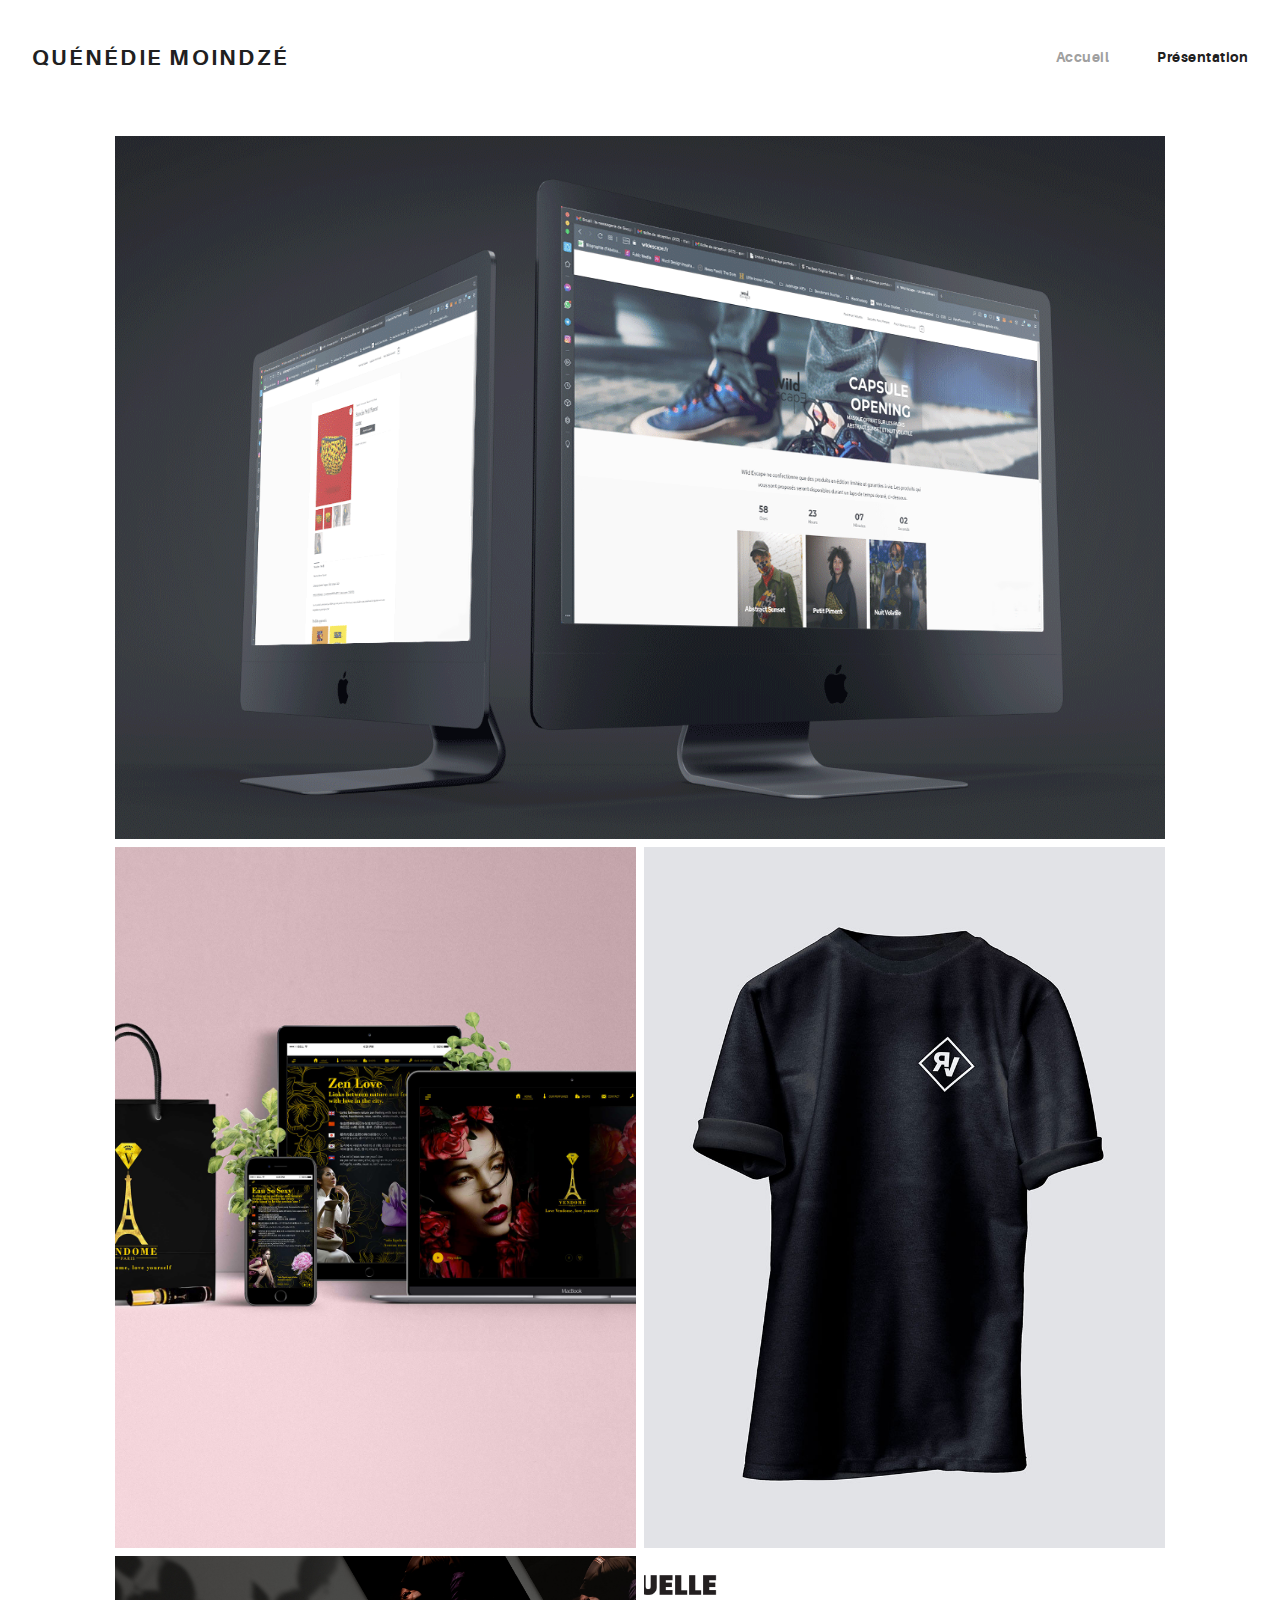
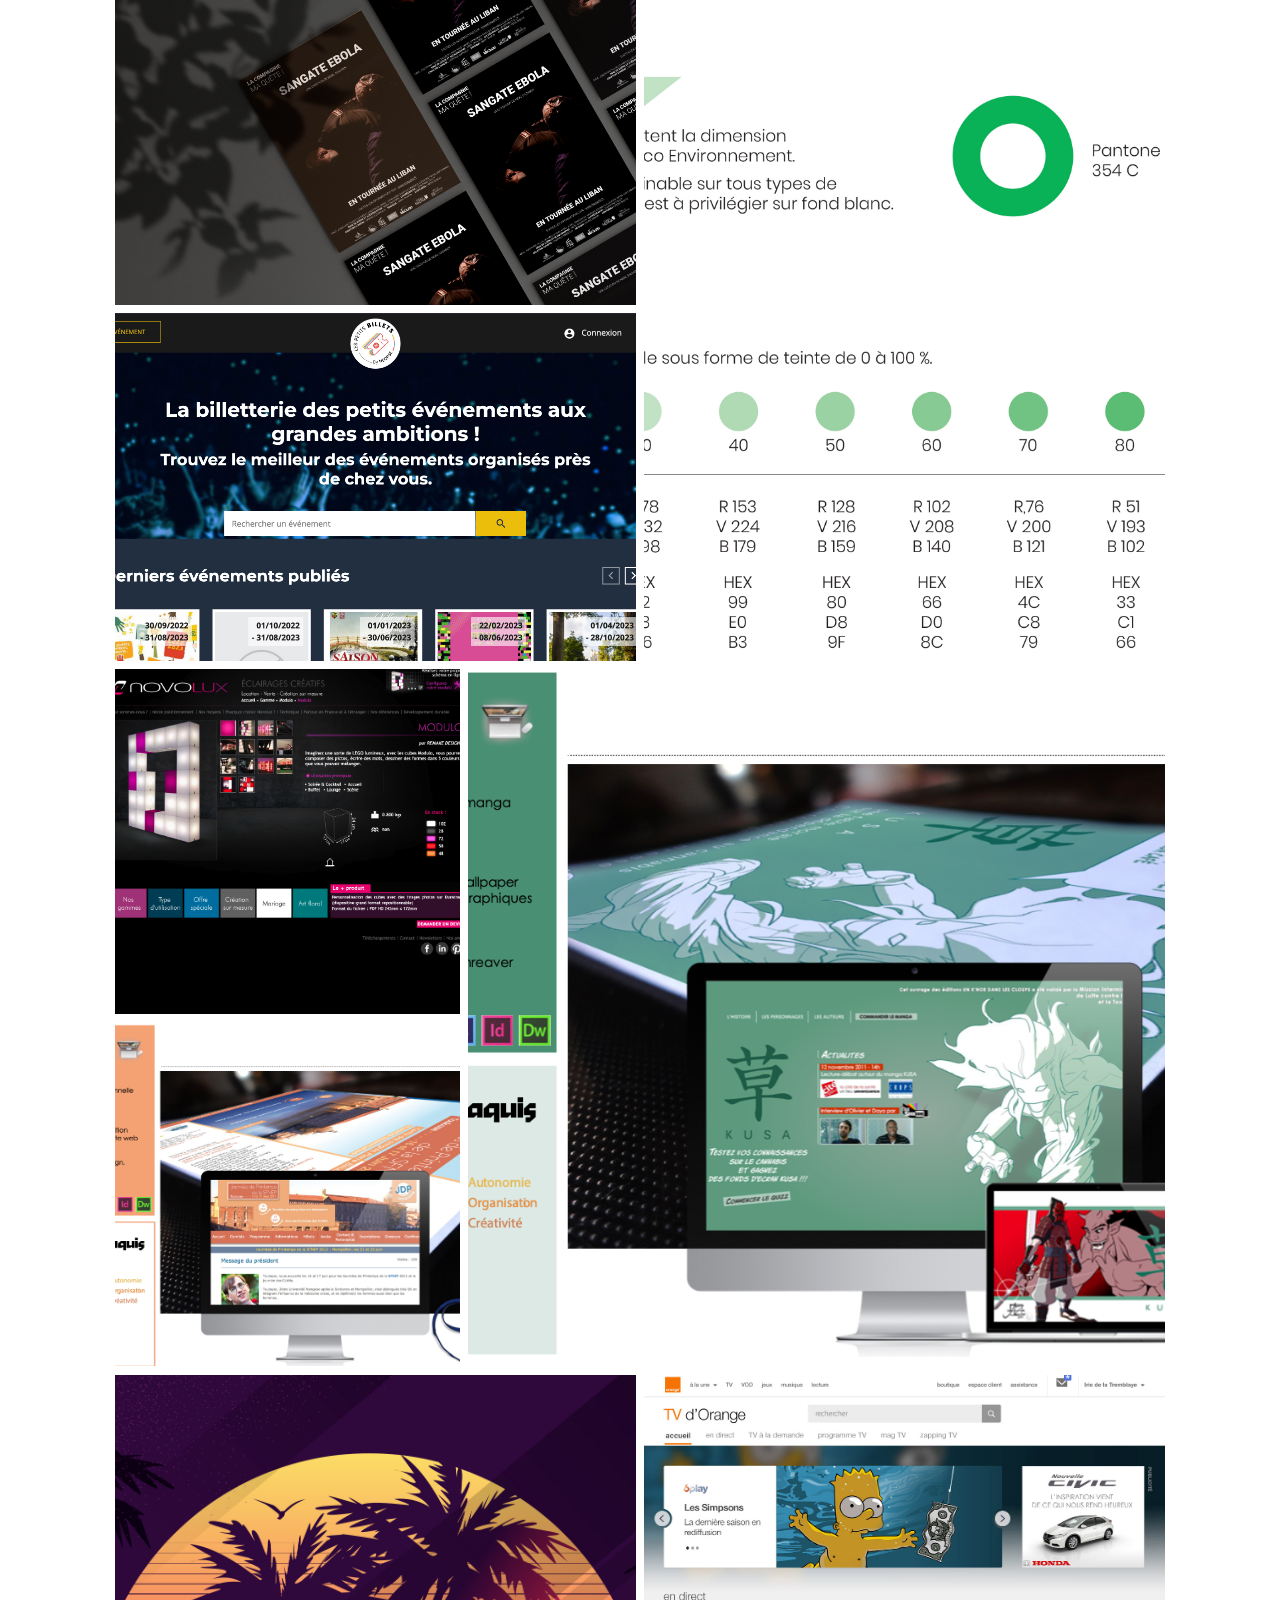
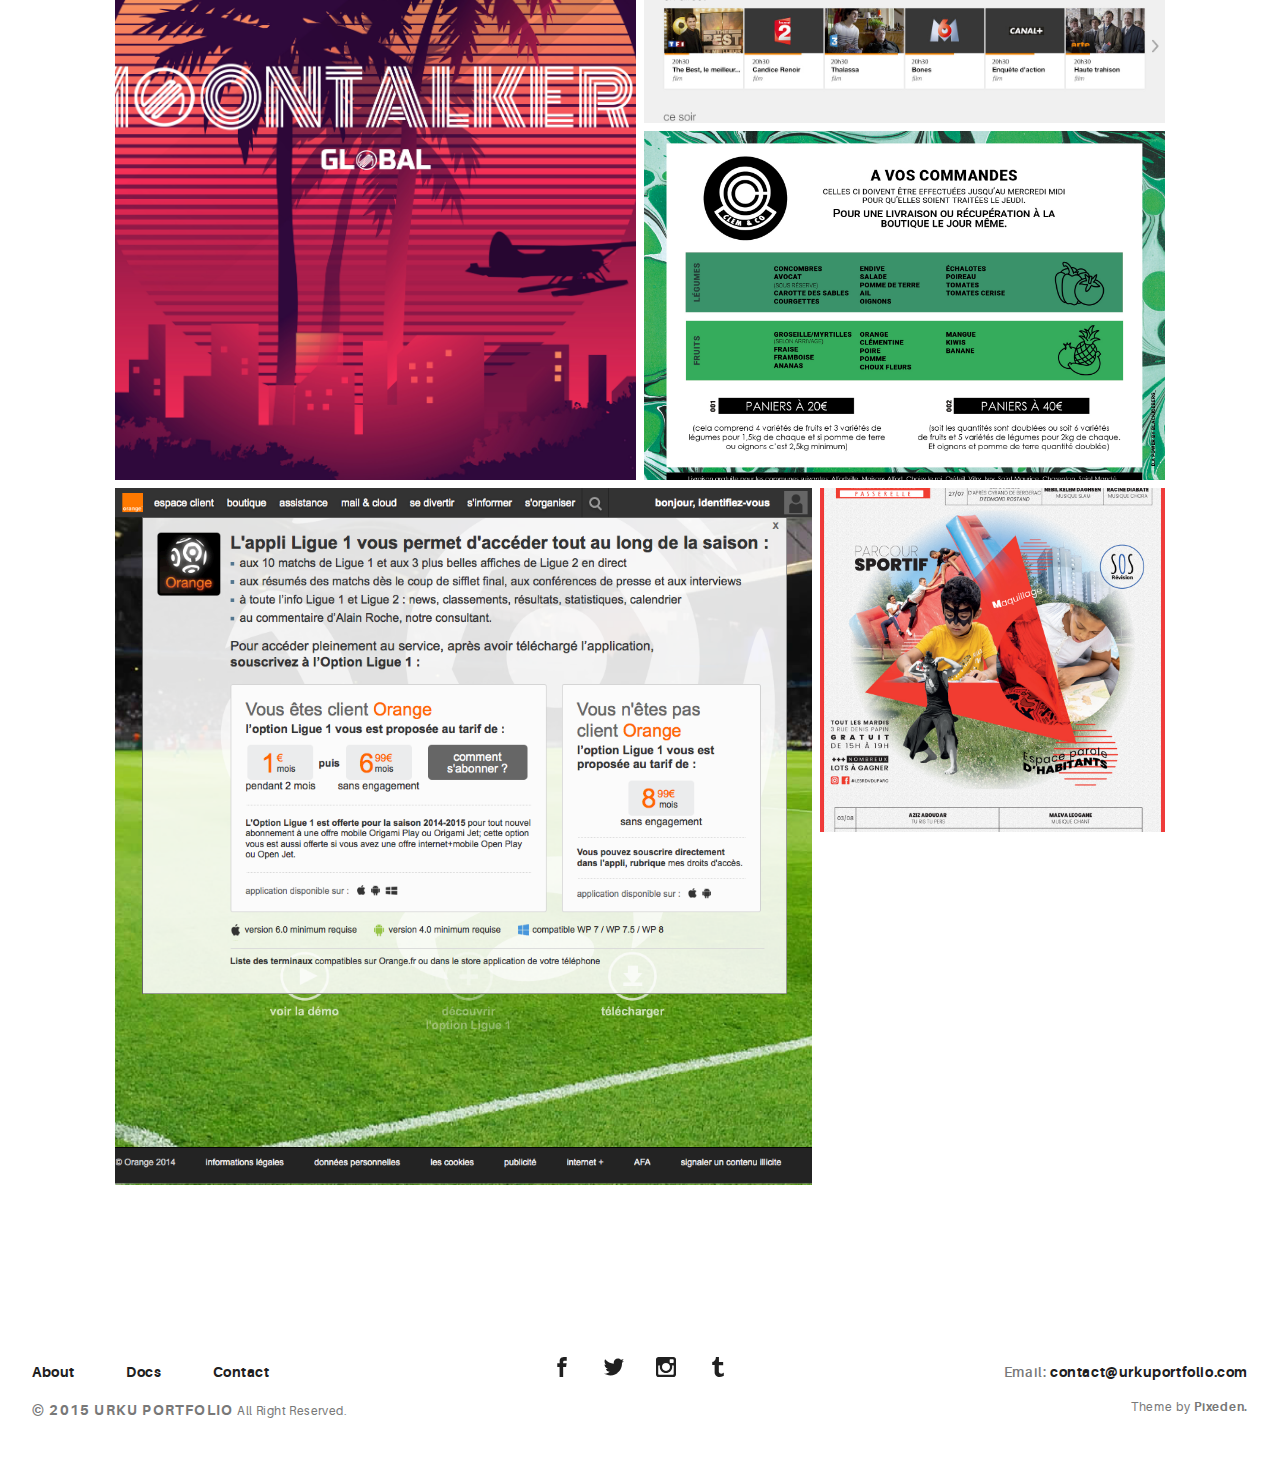
==== commit cc724ec9: "Base illustration travaux" ====
--- a/index.html
+++ b/index.html
@@ -3,7 +3,7 @@
   <head>
     <meta name="viewport" content="width=device-width, initial-scale=1.0">
     <meta charset="UTF-8">
-    <title>QUénédie Moindzé</title>
+    <title>Quénédie Moindzé</title>
     <link rel="icon" type="image/svg+xml" href="assets/img/urku-ico.svg">
     <link rel="stylesheet" href="assets/css/aurora-pack.min.css">
     <link rel="stylesheet" href="assets/css/aurora-theme-base.min.css">
@@ -37,80 +37,52 @@
     </header>
     <section class="ae-container-fluid rk-main">
       <input type="radio" name="layout-ctrl" checked id="layout-base" class="layout-ctrl-input">
-      <div class="ae-container-fluid rk-layout-ctrl-cont">
-        <label for="layout-base" class="rk-layout-ctrl">
-          <svg>
-            <use xlink:href="assets/img/symbols.svg#icon-view-default"></use>
-          </svg>
-        </label>
-      </div>
       <input type="radio" name="layout-ctrl" id="layout-grid" class="layout-ctrl-input">
-      <div class="ae-container-fluid rk-layout-ctrl-cont">
-        <label for="layout-grid" class="rk-layout-ctrl">
-          <svg>
-            <use xlink:href="assets/img/symbols.svg#icon-view-alt"></use>
-          </svg>
-        </label>
-      </div>
-      <div class="rk-layout-ctrl-mobile">
-        <svg viewBox="0 0 9 9" class="layout-mob-1">
-          <rect width="100%" height="100%" fill="currentColor"></rect>
-        </svg>
-        <svg viewBox="0 0 9 9" class="layout-mob-2">
-          <rect width="100%" height="100%" fill="currentColor"></rect>
-        </svg>
-        <svg viewBox="0 0 9 9" class="layout-mob-3">
-          <rect width="100%" height="100%" fill="currentColor"></rect>
-        </svg>
-        <svg viewBox="0 0 9 9" class="layout-mob-4">
-          <rect width="100%" height="100%" fill="currentColor"></rect>
-        </svg>
-      </div>
       <section class="ae-container-fluid ae-container-fluid--inner loading rk-portfolio ">
         <div class="rk-portfolio__items"><a href="portfolio-item.html" class="rk-item rk-item--flex item-1 rk-size-12 rk-tosize-6 rk-landscape ">
             <div class="item-meta">
-              <h2>Essential Stationery</h2>
-              <p>Branding</p>
+              <h2>WildEscape</h2>
+              <p>E-commerce Wordpress</p>
             </div></a><a href="portfolio-item.html" class="rk-item rk-item--flex item-2 rk-size-6  rk-portrait ">
             <div class="item-meta">
-              <h2>Pickled Tousled</h2>
-              <p>Art Direction</p>
+              <h2>Vendome Paris</h2>
+              <p>Direction Artistique</p>
             </div></a><a href="portfolio-item.html" class="rk-item rk-item--flex item-3 rk-size-6 rk-tosize-4 rk-portrait rk-tosquare">
             <div class="item-meta">
-              <h2>Waistcoat vegan</h2>
-              <p>Graphic Design</p>
+              <h2>Le Raven</h2>
+              <p>Direction Artistique</p>
             </div></a>
           <div class="rk-items-cont rk-size-6 rk-tosize-8"><a href="portfolio-item.html" class="rk-item rk-item--flex item-4 rk-size-12 rk-tosize-6 rk-landscape ">
               <div class="item-meta">
-                <h2>Tumblr hammock</h2>
-                <p>Packaging</p>
+                <h2>Sangate Ebola</h2>
+                <p>Direction Artistique</p>
               </div></a><a href="portfolio-item.html" class="rk-item rk-item--flex item-5 rk-size-12 rk-tosize-6 rk-landscape ">
               <div class="item-meta">
-                <h2>Biodiesel etsy</h2>
-                <p>Branding</p>
+                <h2>Billeterie</h2>
+                <p>D.A  | Integration Sass</p>
               </div></a>
           </div><a href="portfolio-item.html" class="rk-item rk-item--flex item-6 rk-size-6 rk-tosize-4 rk-portrait rk-tosquare">
             <div class="item-meta">
-              <h2>Gentrify artisan</h2>
-              <p>Graphic Design</p>
+              <h2>Éco environement</h2>
+              <p>Graphiste intégrateur</p>
             </div></a>
           <div class="rk-items-cont rk-size-4 rk-tosize-8"><a href="portfolio-item.html" class="rk-item rk-item--flex item-7 rk-size-12 rk-tosize-6 rk-square ">
               <div class="item-meta">
-                <h2>Plaid austin</h2>
-                <p>Graphic Design</p>
+                <h2>Novolux</h2>
+                <p>Execution</p>
               </div></a><a href="portfolio-item.html" class="rk-item rk-item--flex item-8 rk-size-12 rk-tosize-6 rk-square ">
               <div class="item-meta">
-                <h2>Trust fund</h2>
-                <p>Packaging</p>
+                <h2>JDP</h2>
+                <p>Evenementiel D.A 360°</p>
               </div></a>
           </div><a href="portfolio-item.html" class="rk-item rk-item--flex item-9 rk-size-8 rk-tosize-3 rk-square ">
             <div class="item-meta">
-              <h2>Gentrify pork</h2>
-              <p>Branding</p>
+              <h2>Kusa</h2>
+              <p>Execution</p>
             </div></a><a href="portfolio-item.html" class="rk-item rk-item--flex item-10 rk-size-6 rk-tosize-3 rk-portrait rk-tosquare">
             <div class="item-meta  rk-tosmallfont">
-              <h2>Waistcoat ugh</h2>
-              <p>UI/UX</p>
+              <h2>Moontalkers Brasco</h2>
+              <p>illustration mise en page</p>
             </div></a>
           <div class="rk-items-cont rk-size-6 rk-tosize-6"><a href="portfolio-item.html" class="rk-item rk-item--flex item-11 rk-size-12 rk-tosize-6 rk-landscape rk-tosquare">
               <div class="item-meta">
--- a/assets/css/urku.css
+++ b/assets/css/urku.css
@@ -1166,7 +1166,7 @@
 }
 
 .item-1 {
-  background-image: url("../img/project-1.jpg");
+  background-image: url("../img/wildEscape.gif");
 }
 @media (min-width: 40em) {
   #layout-grid:checked ~ .rk-portfolio .item-1 {
@@ -1175,19 +1175,19 @@
 }
 
 .item-2 {
-  background-image: url("../img/project-2.jpg");
+  background-image: url("../img/vendomeParis.jpg");
 }
 
 .item-3 {
-  background-image: url("../img/project-3.jpg");
+  background-image: url("../img/leRaven.jpg");
 }
 
 .item-4 {
-  background-image: url("../img/project-4.jpg");
+  background-image: url("../img/sangate.jpg");
 }
 
 .item-5 {
-  background-image: url("../img/project-5.jpg");
+  background-image: url("../img/billeterie.jpg");
 }
 @media (min-width: 40em) {
   #layout-grid:checked ~ .rk-portfolio .item-5 {
@@ -1196,7 +1196,7 @@
 }
 
 .item-6 {
-  background-image: url("../img/project-6.jpg");
+  background-image: url("../img/ecoEnvironnement.jpg ");
 }
 @media (min-width: 40em) {
   #layout-grid:checked ~ .rk-portfolio .item-6 {
@@ -1205,31 +1205,31 @@
 }
 
 .item-7 {
-  background-image: url("../img/project-7.jpg");
+  background-image: url("../img/novolux.jpg");
 }
 
 .item-8 {
-  background-image: url("../img/project-8.jpg");
+  background-image: url("../img/JDP.png");
 }
 
 .item-9 {
-  background-image: url("../img/project-9.jpg");
+  background-image: url("../img/KUSA.png");
 }
 
 .item-10 {
-  background-image: url("../img/project-10.jpg");
+  background-image: url("../img/Moontalkers.jpg");
 }
 
 .item-11 {
-  background-image: url("../img/project-11.jpg");
+  background-image: url("../img/orange.jpg");
 }
 
 .item-12 {
-  background-image: url("../img/project-12.jpg");
+  background-image: url("../img/Clem&co.jpg");
 }
 
 .item-13 {
-  background-image: url("../img/project-13.jpg");
+  background-image: url("../img/ligue1.png");
 }
 @media (min-width: 40em) {
   #layout-grid:checked ~ .rk-portfolio .item-13 {
@@ -1241,11 +1241,11 @@
 }
 
 .item-14 {
-  background-image: url("../img/project-14.jpg");
+  background-image: url("../img/rdv.jpg");
 }
 
 .item-15 {
-  background-image: url("../img/project-15.jpg");
+  background-image: url("../img/cantineDesTsars.jpg");
 }
 
 @media (min-width: 40em) {
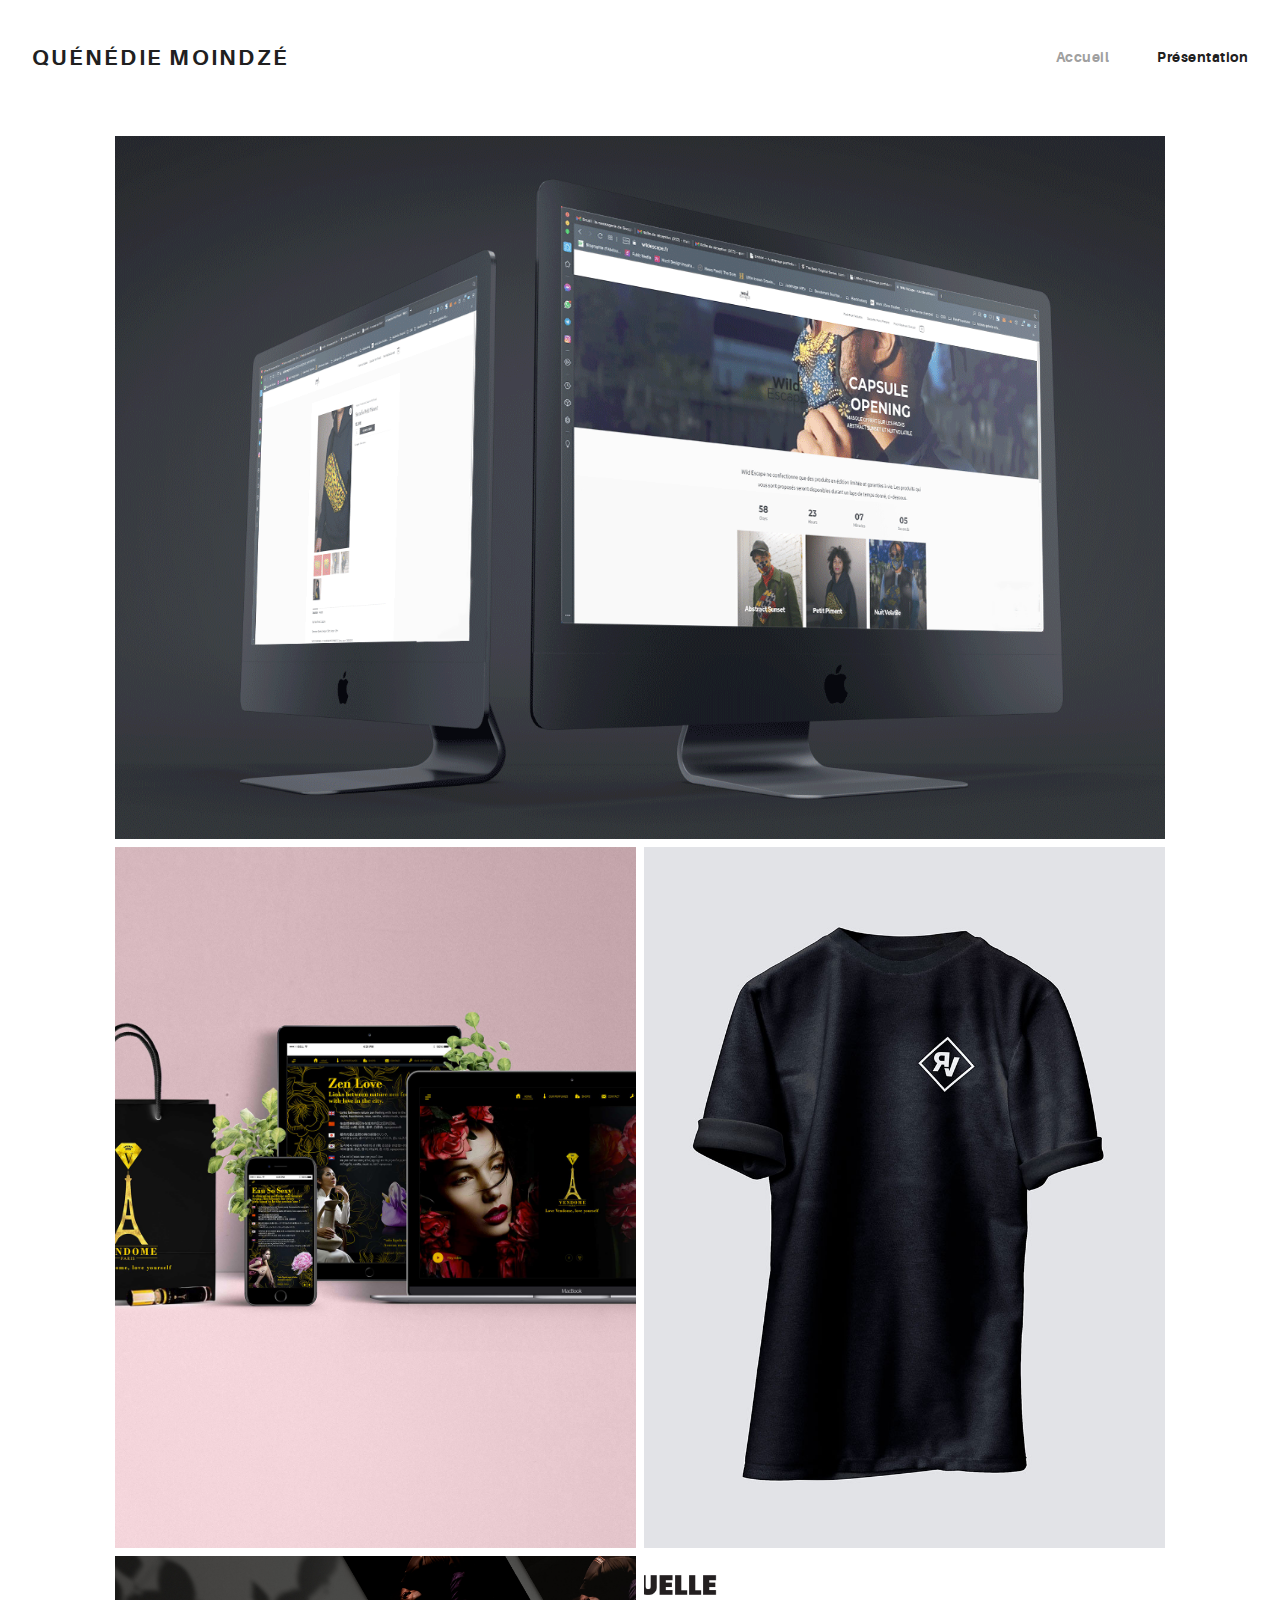
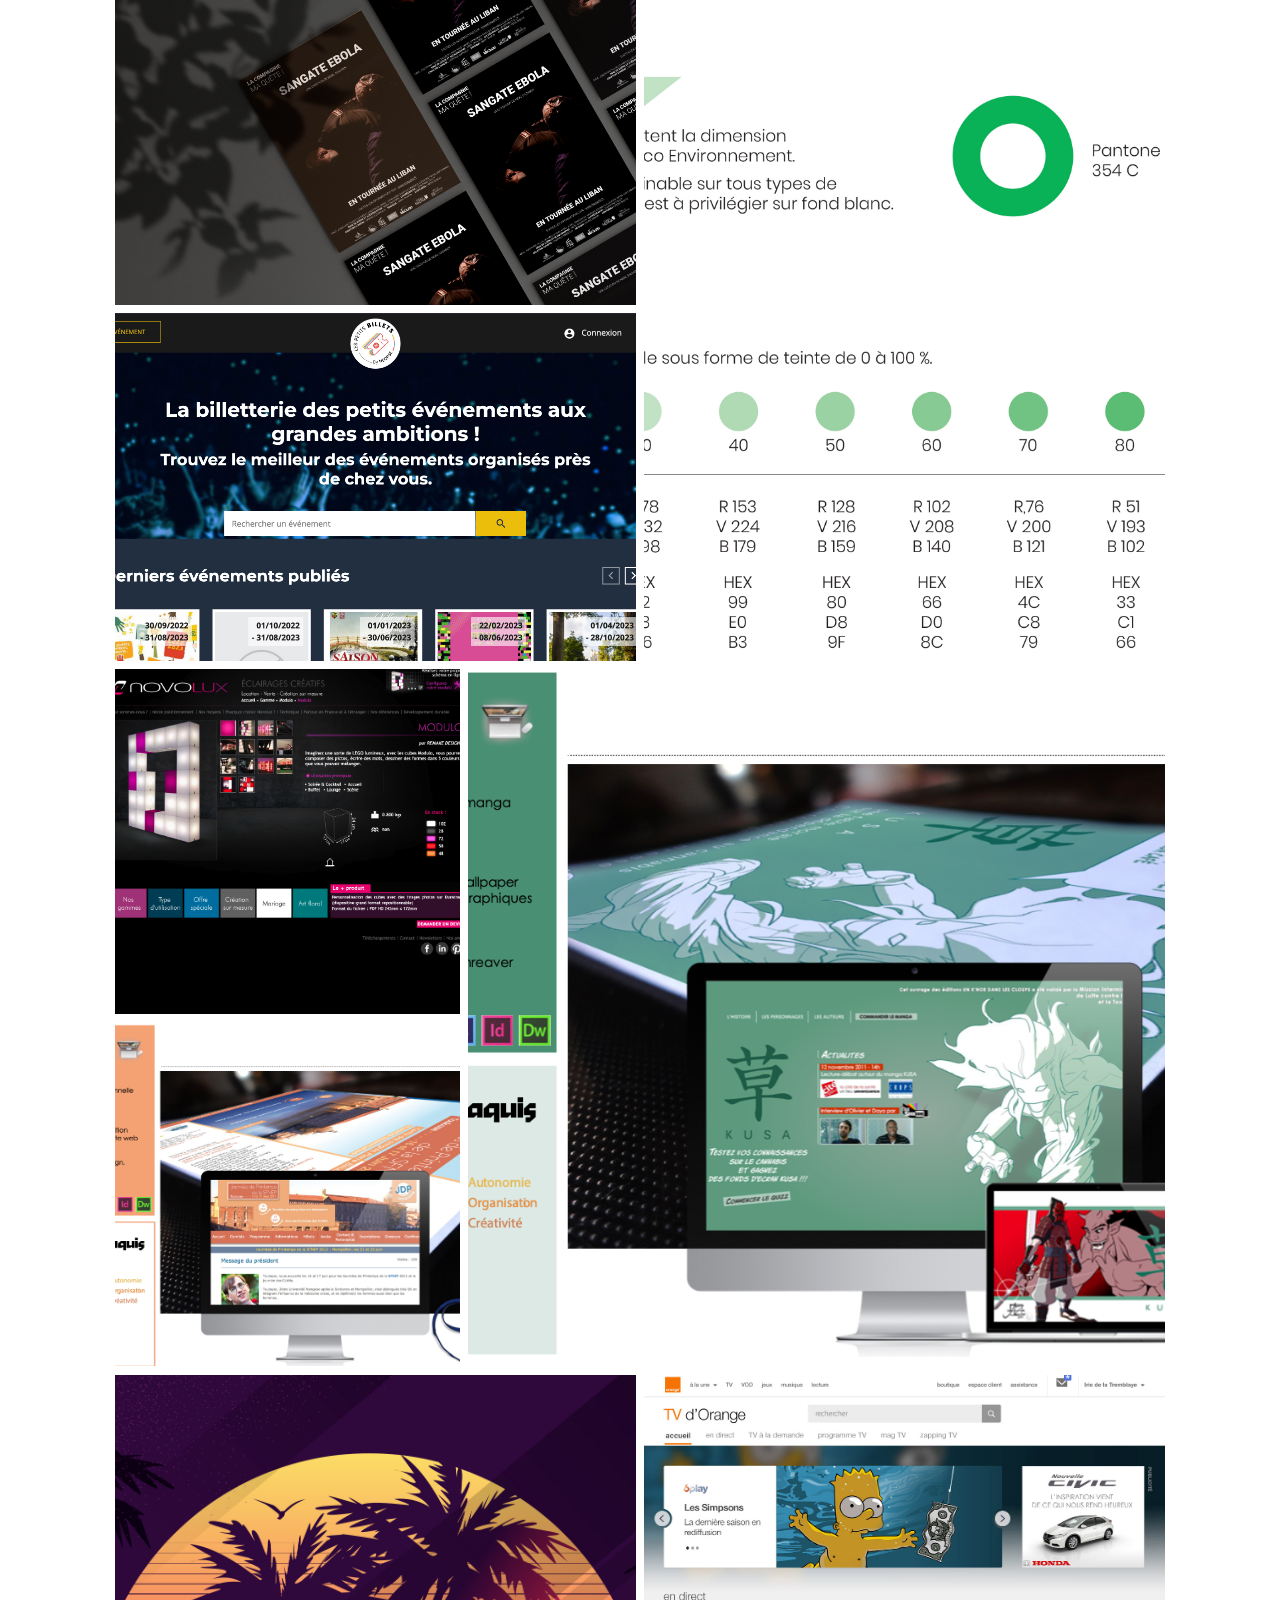
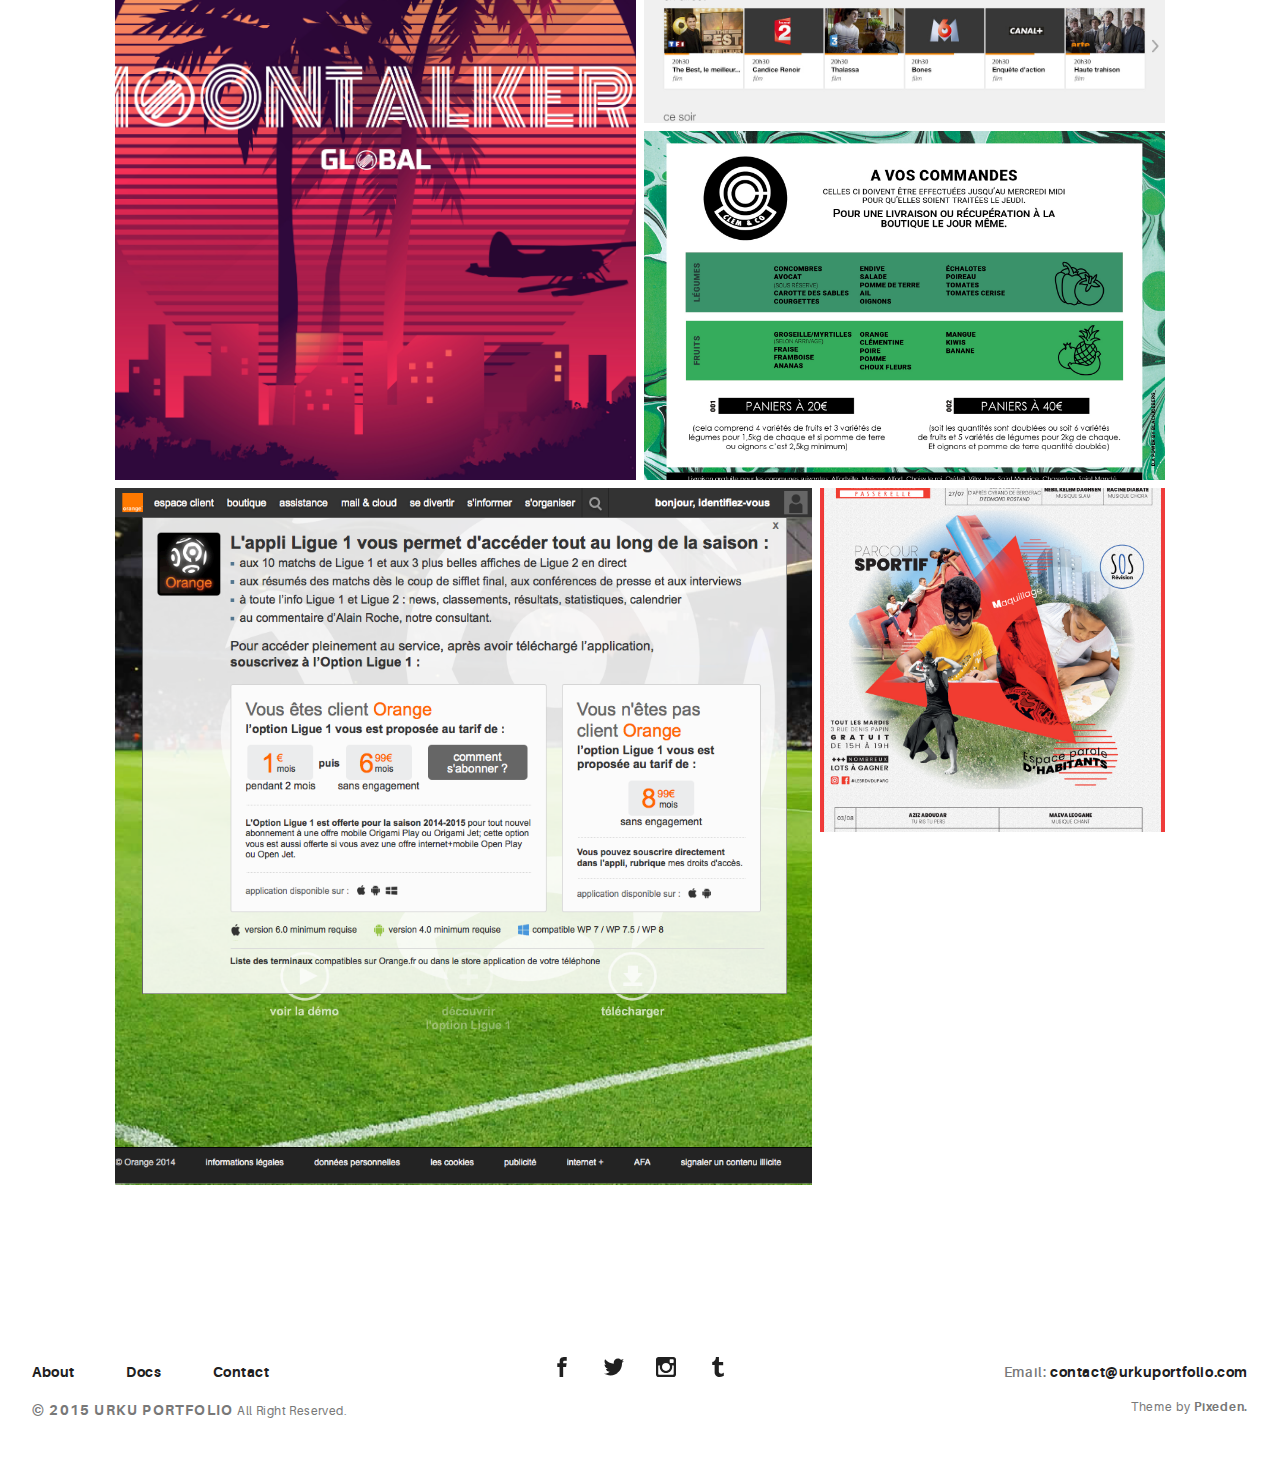
==== commit 0248b10b: "chargement des premiers images" ====
--- a/index.html
+++ b/index.html
@@ -39,73 +39,73 @@
       <input type="radio" name="layout-ctrl" checked id="layout-base" class="layout-ctrl-input">
       <input type="radio" name="layout-ctrl" id="layout-grid" class="layout-ctrl-input">
       <section class="ae-container-fluid ae-container-fluid--inner loading rk-portfolio ">
-        <div class="rk-portfolio__items"><a href="portfolio-item.html" class="rk-item rk-item--flex item-1 rk-size-12 rk-tosize-6 rk-landscape ">
+        <div class="rk-portfolio__items"><a href="wildescape.html" class="rk-item rk-item--flex item-1 rk-size-12 rk-tosize-6 rk-landscape ">
             <div class="item-meta">
               <h2>WildEscape</h2>
               <p>E-commerce Wordpress</p>
-            </div></a><a href="portfolio-item.html" class="rk-item rk-item--flex item-2 rk-size-6  rk-portrait ">
+            </div></a><a href="vendomeParis.html" class="rk-item rk-item--flex item-2 rk-size-6  rk-portrait ">
             <div class="item-meta">
               <h2>Vendome Paris</h2>
               <p>Direction Artistique</p>
-            </div></a><a href="portfolio-item.html" class="rk-item rk-item--flex item-3 rk-size-6 rk-tosize-4 rk-portrait rk-tosquare">
+            </div></a><a href="leRaven.html" class="rk-item rk-item--flex item-3 rk-size-6 rk-tosize-4 rk-portrait rk-tosquare">
             <div class="item-meta">
               <h2>Le Raven</h2>
               <p>Direction Artistique</p>
             </div></a>
-          <div class="rk-items-cont rk-size-6 rk-tosize-8"><a href="portfolio-item.html" class="rk-item rk-item--flex item-4 rk-size-12 rk-tosize-6 rk-landscape ">
+          <div class="rk-items-cont rk-size-6 rk-tosize-8"><a href="sangate.html" class="rk-item rk-item--flex item-4 rk-size-12 rk-tosize-6 rk-landscape ">
               <div class="item-meta">
                 <h2>Sangate Ebola</h2>
                 <p>Direction Artistique</p>
-              </div></a><a href="portfolio-item.html" class="rk-item rk-item--flex item-5 rk-size-12 rk-tosize-6 rk-landscape ">
+              </div></a><a href="billeterieNeopse.html" class="rk-item rk-item--flex item-5 rk-size-12 rk-tosize-6 rk-landscape ">
               <div class="item-meta">
                 <h2>Billeterie</h2>
                 <p>D.A  | Integration Sass</p>
               </div></a>
-          </div><a href="portfolio-item.html" class="rk-item rk-item--flex item-6 rk-size-6 rk-tosize-4 rk-portrait rk-tosquare">
+          </div><a href="ecoEnvironnement.html" class="rk-item rk-item--flex item-6 rk-size-6 rk-tosize-4 rk-portrait rk-tosquare">
             <div class="item-meta">
               <h2>Éco environement</h2>
               <p>Graphiste intégrateur</p>
             </div></a>
-          <div class="rk-items-cont rk-size-4 rk-tosize-8"><a href="portfolio-item.html" class="rk-item rk-item--flex item-7 rk-size-12 rk-tosize-6 rk-square ">
+          <div class="rk-items-cont rk-size-4 rk-tosize-8"><a href="novolux.html" class="rk-item rk-item--flex item-7 rk-size-12 rk-tosize-6 rk-square ">
               <div class="item-meta">
                 <h2>Novolux</h2>
                 <p>Execution</p>
-              </div></a><a href="portfolio-item.html" class="rk-item rk-item--flex item-8 rk-size-12 rk-tosize-6 rk-square ">
+              </div></a><a href="JDP.html" class="rk-item rk-item--flex item-8 rk-size-12 rk-tosize-6 rk-square ">
               <div class="item-meta">
                 <h2>JDP</h2>
                 <p>Evenementiel D.A 360°</p>
               </div></a>
-          </div><a href="portfolio-item.html" class="rk-item rk-item--flex item-9 rk-size-8 rk-tosize-3 rk-square ">
+          </div><a href="Kusa.html" class="rk-item rk-item--flex item-9 rk-size-8 rk-tosize-3 rk-square ">
             <div class="item-meta">
               <h2>Kusa</h2>
               <p>Execution</p>
-            </div></a><a href="portfolio-item.html" class="rk-item rk-item--flex item-10 rk-size-6 rk-tosize-3 rk-portrait rk-tosquare">
+            </div></a><a href="moontalkers.html" class="rk-item rk-item--flex item-10 rk-size-6 rk-tosize-3 rk-portrait rk-tosquare">
             <div class="item-meta  rk-tosmallfont">
               <h2>Moontalkers Brasco</h2>
               <p>illustration mise en page</p>
             </div></a>
-          <div class="rk-items-cont rk-size-6 rk-tosize-6"><a href="portfolio-item.html" class="rk-item rk-item--flex item-11 rk-size-12 rk-tosize-6 rk-landscape rk-tosquare">
+          <div class="rk-items-cont rk-size-6 rk-tosize-6"><a href="orange.html" class="rk-item rk-item--flex item-11 rk-size-12 rk-tosize-6 rk-landscape rk-tosquare">
               <div class="item-meta">
-                <h2>Deep v kogi</h2>
-                <p>Graphic Design</p>
-              </div></a><a href="portfolio-item.html" class="rk-item rk-item--flex item-12 rk-size-12 rk-tosize-6 rk-landscape rk-tosquare">
+                <h2>Orange</h2>
+                <p>UI / UX design</p>
+              </div></a><a href="Clem&Co.html" class="rk-item rk-item--flex item-12 rk-size-12 rk-tosize-6 rk-landscape rk-tosquare">
               <div class="item-meta">
-                <h2>Venmo trust</h2>
-                <p>Packaging</p>
+                <h2>Clem & Co</h2>
+                <p>D.A</p>
               </div></a>
-          </div><a href="portfolio-item.html" class="rk-item rk-item--flex item-13 rk-size-8 rk-tosize-3 rk-square ">
+          </div><a href="ligue1.html" class="rk-item rk-item--flex item-13 rk-size-8 rk-tosize-3 rk-square ">
             <div class="item-meta">
-              <h2>Venmo trust</h2>
-              <p>Ui/UX</p>
+              <h2>Application Ligue 1</h2>
+              <p>Ui/UX/Motion Design</p>
             </div></a>
-          <div class="rk-items-cont rk-size-4 rk-tosize-6"><a href="portfolio-item.html" class="rk-item rk-item--flex item-14 rk-size-12 rk-tosize-6 rk-square ">
+          <div class="rk-items-cont rk-size-4 rk-tosize-6"><a href="laCantineDesTsars.html" class="rk-item rk-item--flex item-14 rk-size-12 rk-tosize-6 rk-square ">
               <div class="item-meta">
-                <h2>Gentrify semiotic</h2>
-                <p>Art Direction</p>
-              </div></a><a href="portfolio-item.html" class="rk-item rk-item--flex item-15 rk-size-12 rk-tosize-6 rk-square ">
+                <h2>Le Rendez-vous du parc</h2>
+                <p>D.A évènementiel</p>
+              </div></a><a href="rdv.html" class="rk-item rk-item--flex item-15 rk-size-12 rk-tosize-6 rk-square ">
               <div class="item-meta">
-                <h2>Migas artisan</h2>
-                <p>Photography</p>
+                <h2>Cantine des Tsars</h2>
+                <p>D.A Print</p>
               </div></a>
           </div>
         </div>
--- a/assets/css/urku.css
+++ b/assets/css/urku.css
@@ -1350,7 +1350,7 @@
 }
 
 .item-inside-1 {
-  background-image: url("../img/project-1.jpg");
+  background-image: url("../img/wildEscape.gif");
   background-position: 50% 100%;
   background-size: 350%;
 }
